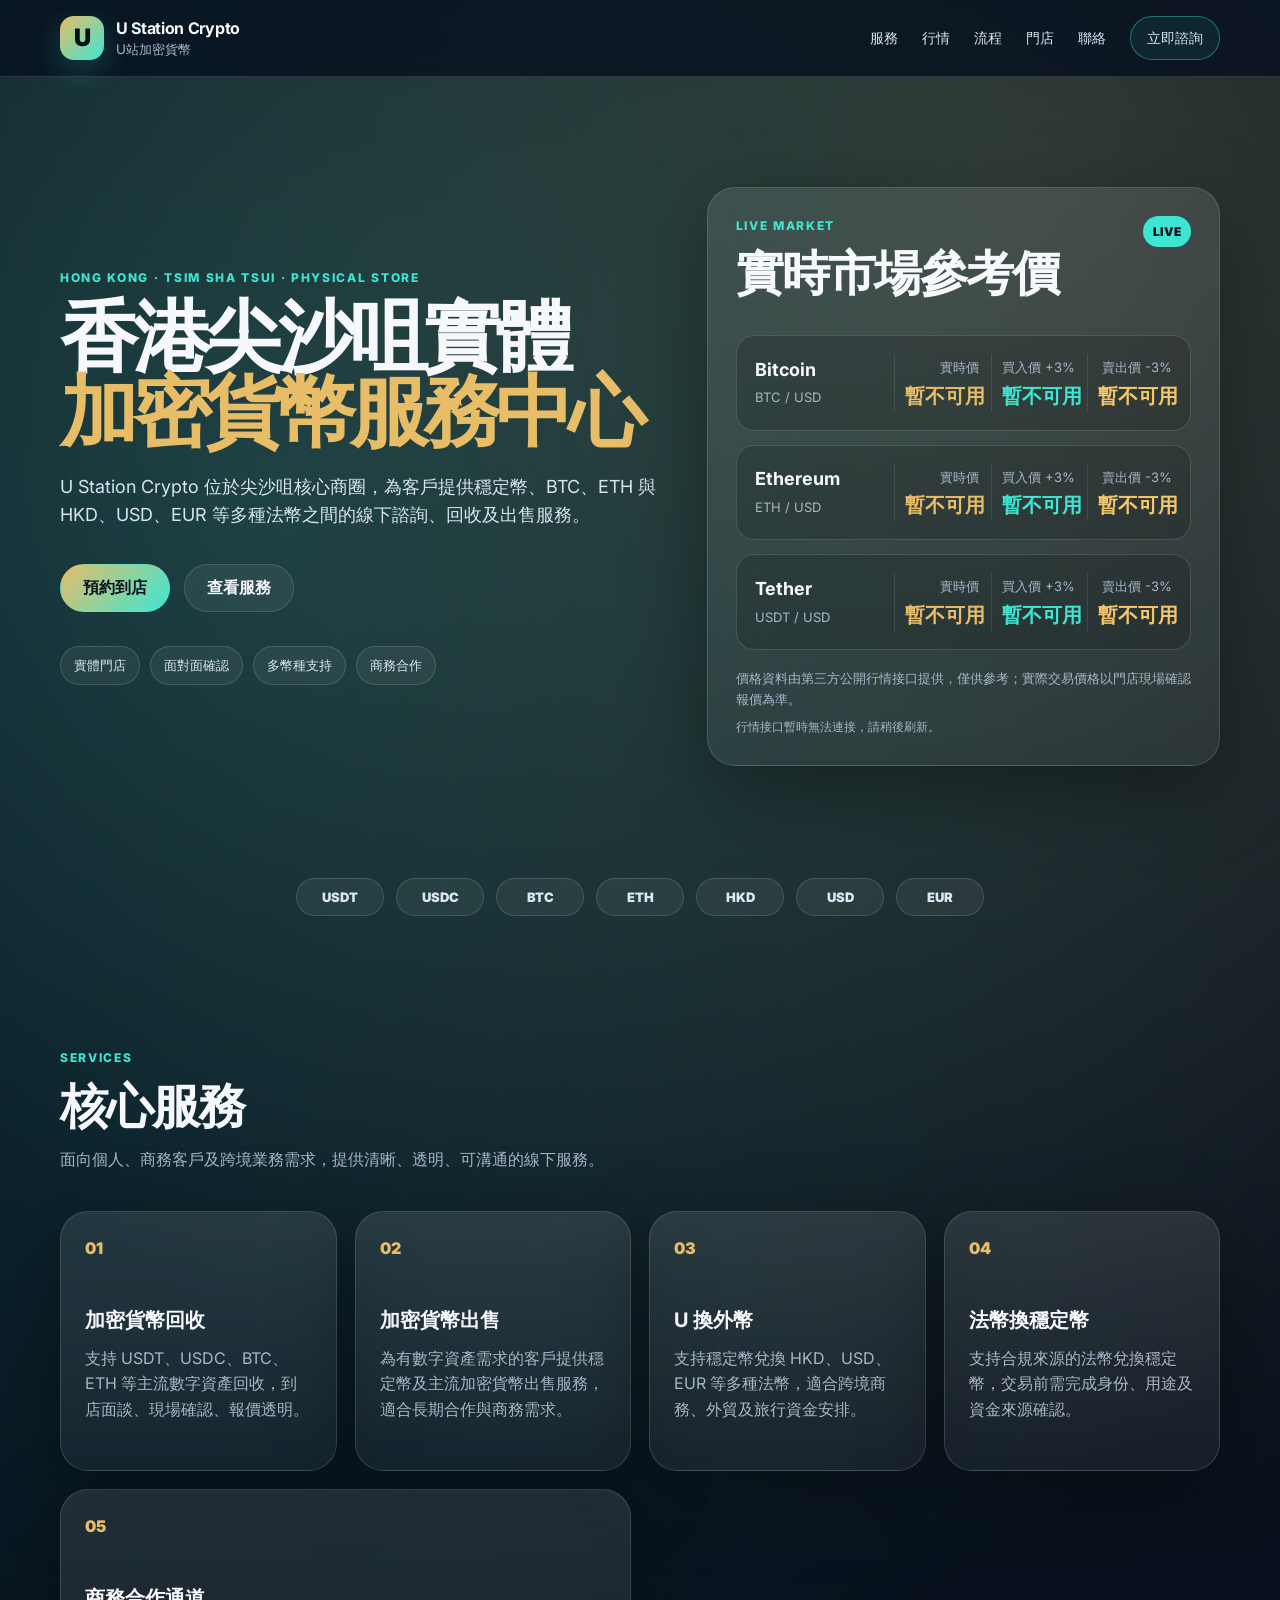
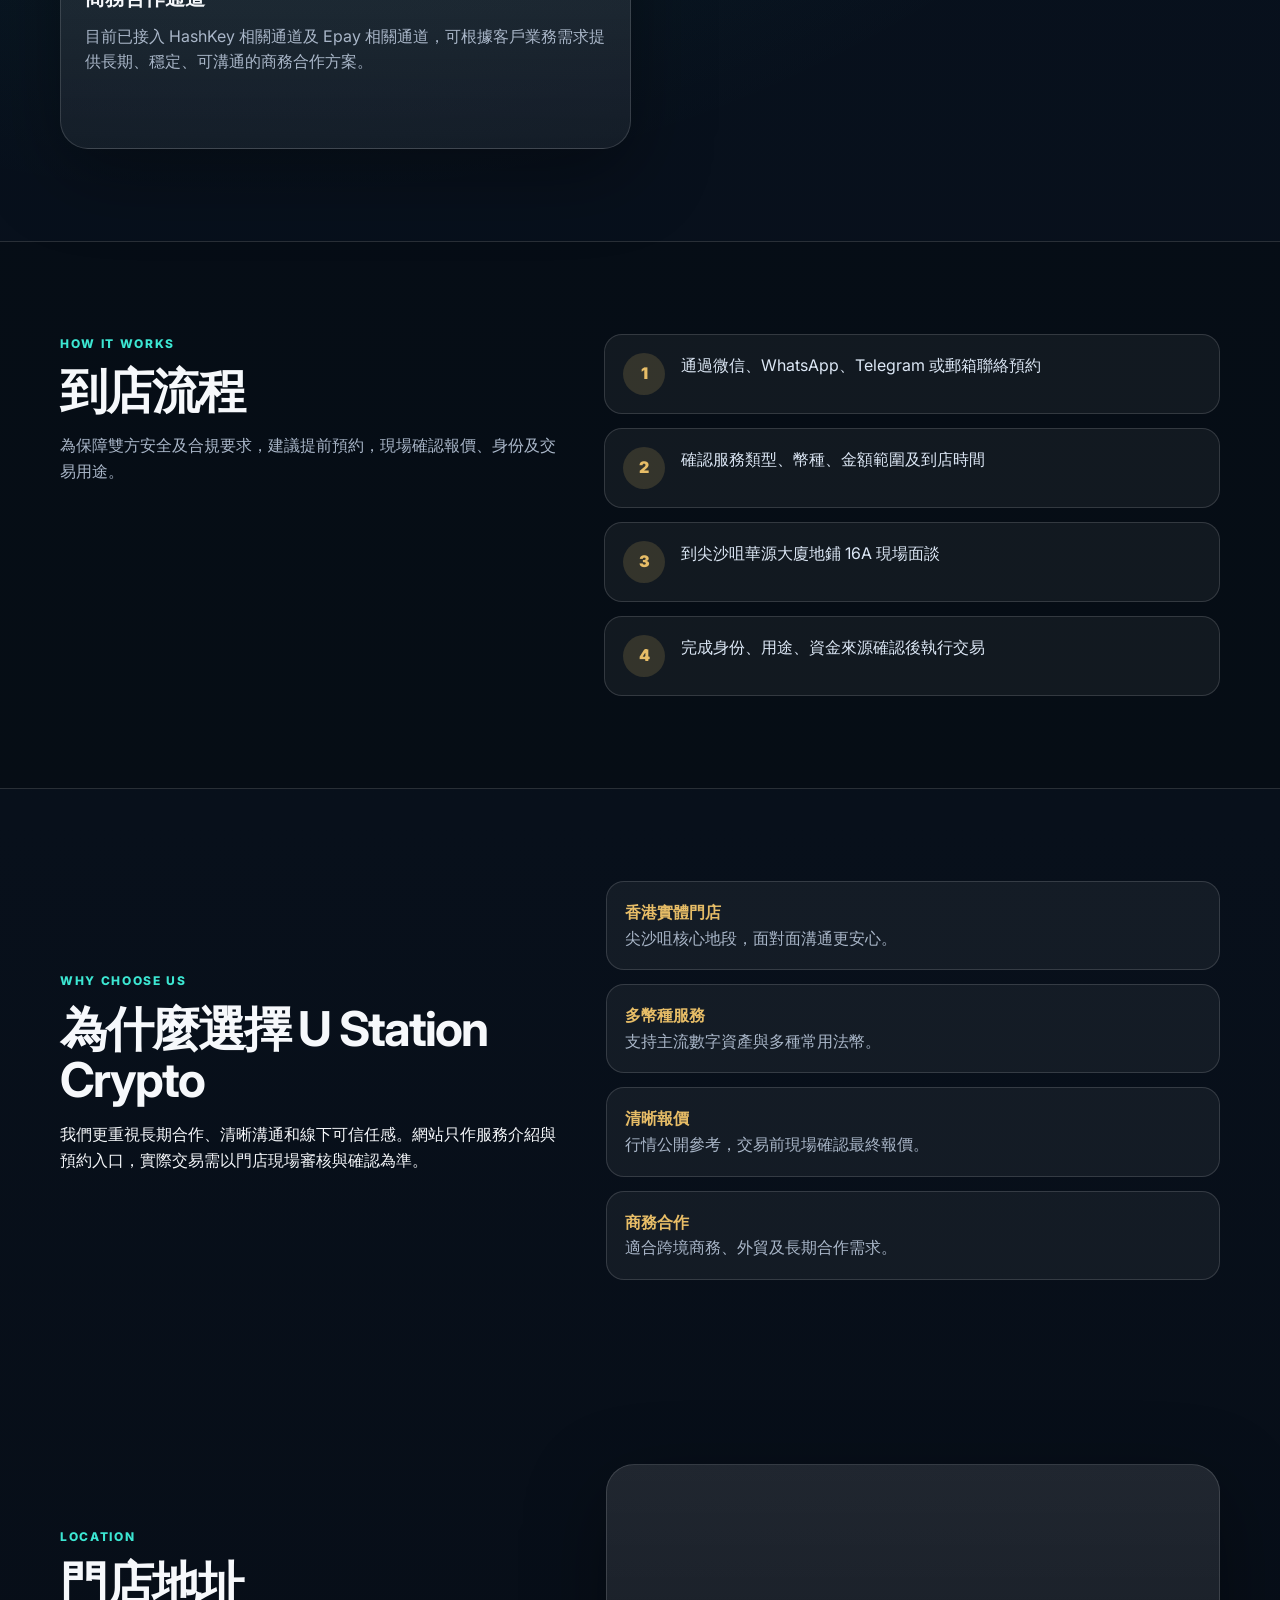
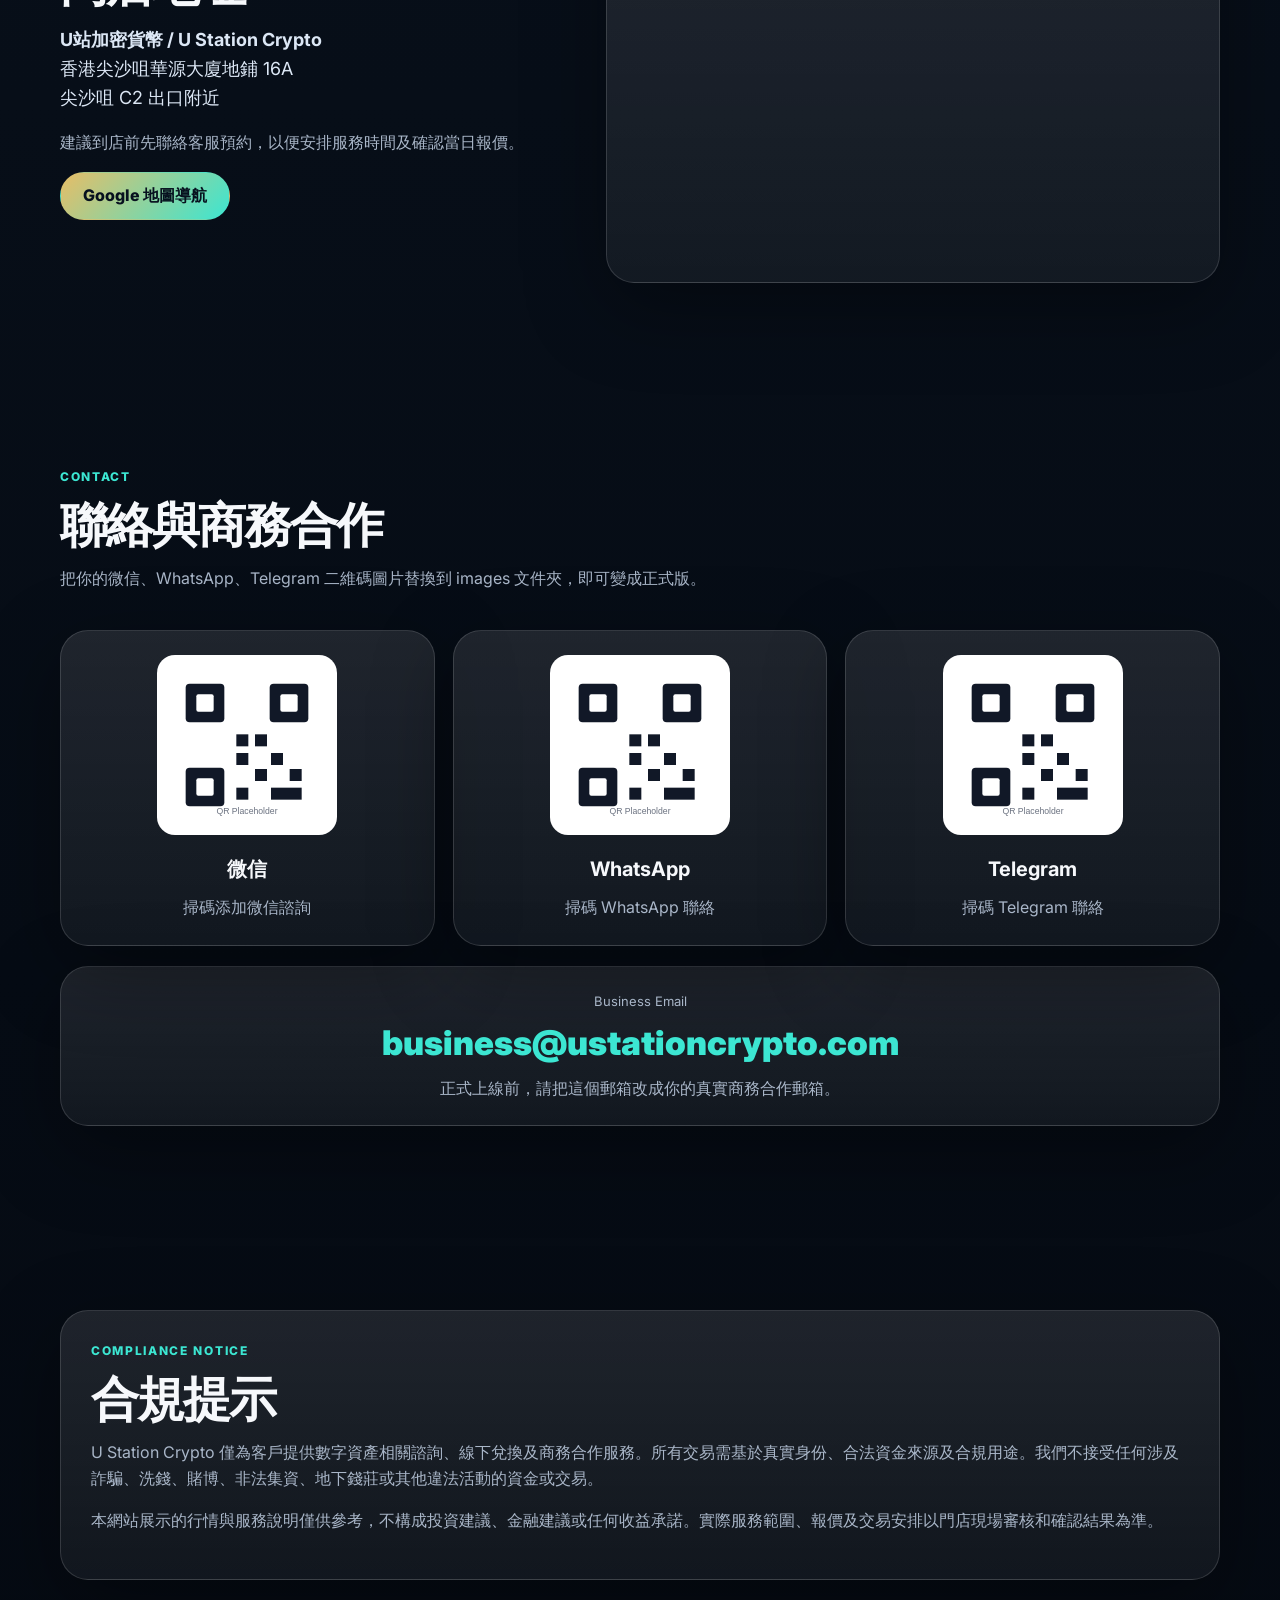
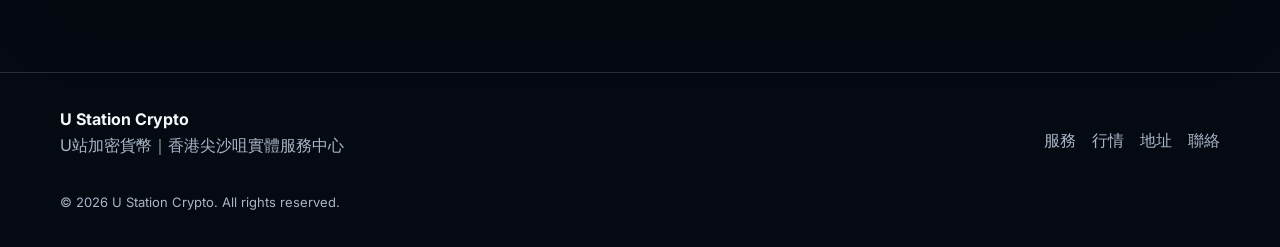
==== index.html @ bfe736e1 "Add files via upload" ====
<!DOCTYPE html>
<html lang="zh-Hant">
<head>
  <meta charset="UTF-8" />
  <meta name="viewport" content="width=device-width, initial-scale=1.0" />
  <meta name="description" content="U Station Crypto｜香港尖沙咀實體加密貨幣服務中心，提供穩定幣、BTC、ETH 與 HKD、USD、EUR 等法幣之間的線下諮詢、回收及出售服務。" />
  <meta name="keywords" content="U Station Crypto, U站加密貨幣, 香港加密貨幣, 尖沙咀OTC, USDT, BTC, ETH, HKD, USD, EUR" />
  <title>U Station Crypto｜U站加密貨幣</title>
  <link rel="preconnect" href="https://fonts.googleapis.com">
  <link rel="preconnect" href="https://fonts.gstatic.com" crossorigin>
  <link href="https://fonts.googleapis.com/css2?family=Inter:wght@400;500;600;700;800;900&display=swap" rel="stylesheet">
  <link rel="stylesheet" href="style.css" />
</head>
<body>
  <header class="site-header">
    <div class="container nav-wrap">
      <a class="brand" href="#home" aria-label="U Station Crypto Home">
        <span class="brand-mark">U</span>
        <span>
          <strong>U Station Crypto</strong>
          <small>U站加密貨幣</small>
        </span>
      </a>

      <button class="nav-toggle" aria-label="Open menu" aria-expanded="false">☰</button>

      <nav class="main-nav" aria-label="Main navigation">
        <a href="#services">服務</a>
        <a href="#market">行情</a>
        <a href="#process">流程</a>
        <a href="#location">門店</a>
        <a href="#contact">聯絡</a>
        <a class="nav-cta" href="#contact">立即諮詢</a>
      </nav>
    </div>
  </header>

  <main id="home">
    <section class="hero section">
      <div class="container hero-grid">
        <div class="hero-copy">
          <p class="eyebrow">Hong Kong · Tsim Sha Tsui · Physical Store</p>
          <h1>香港尖沙咀實體<br><span>加密貨幣服務中心</span></h1>
          <p class="hero-lead">
            U Station Crypto 位於尖沙咀核心商圈，為客戶提供穩定幣、BTC、ETH 與 HKD、USD、EUR 等多種法幣之間的線下諮詢、回收及出售服務。
          </p>
          <div class="hero-actions">
            <a class="btn btn-primary" href="#contact">預約到店</a>
            <a class="btn btn-secondary" href="#services">查看服務</a>
          </div>
          <div class="trust-row" aria-label="service highlights">
            <span>實體門店</span>
            <span>面對面確認</span>
            <span>多幣種支持</span>
            <span>商務合作</span>
          </div>
        </div>

        <aside class="hero-card" id="market" aria-label="Market price cards">
          <div class="card-header">
            <div>
              <p class="eyebrow">Live Market</p>
              <h2>實時市場參考價</h2>
            </div>
            <span class="live-dot">LIVE</span>
          </div>

          <div class="price-list">
            <article class="price-card">
              <div class="coin-info">
                <strong>Bitcoin</strong>
                <span>BTC / USD</span>
              </div>
              <div class="quote-grid">
                <div>
                  <span>實時價</span>
                  <strong class="price-value" id="btc-price">Loading...</strong>
                </div>
                <div>
                  <span>買入價 +3%</span>
                  <strong class="price-value quote-buy" id="btc-buy-price">Loading...</strong>
                </div>
                <div>
                  <span>賣出價 -3%</span>
                  <strong class="price-value quote-sell" id="btc-sell-price">Loading...</strong>
                </div>
              </div>
            </article>
            <article class="price-card">
              <div class="coin-info">
                <strong>Ethereum</strong>
                <span>ETH / USD</span>
              </div>
              <div class="quote-grid">
                <div>
                  <span>實時價</span>
                  <strong class="price-value" id="eth-price">Loading...</strong>
                </div>
                <div>
                  <span>買入價 +3%</span>
                  <strong class="price-value quote-buy" id="eth-buy-price">Loading...</strong>
                </div>
                <div>
                  <span>賣出價 -3%</span>
                  <strong class="price-value quote-sell" id="eth-sell-price">Loading...</strong>
                </div>
              </div>
            </article>
            <article class="price-card">
              <div class="coin-info">
                <strong>Tether</strong>
                <span>USDT / USD</span>
              </div>
              <div class="quote-grid">
                <div>
                  <span>實時價</span>
                  <strong class="price-value" id="usdt-price">Loading...</strong>
                </div>
                <div>
                  <span>買入價 +3%</span>
                  <strong class="price-value quote-buy" id="usdt-buy-price">Loading...</strong>
                </div>
                <div>
                  <span>賣出價 -3%</span>
                  <strong class="price-value quote-sell" id="usdt-sell-price">Loading...</strong>
                </div>
              </div>
            </article>
          </div>

          <p class="market-note">
            價格資料由第三方公開行情接口提供，僅供參考；實際交易價格以門店現場確認報價為準。
          </p>
          <p class="updated" id="updated-time">更新中...</p>
        </aside>
      </div>
    </section>

    <section class="section logos-strip" aria-label="Supported assets">
      <div class="container coin-strip">
        <span>USDT</span>
        <span>USDC</span>
        <span>BTC</span>
        <span>ETH</span>
        <span>HKD</span>
        <span>USD</span>
        <span>EUR</span>
      </div>
    </section>

    <section class="section" id="services">
      <div class="container">
        <div class="section-heading">
          <p class="eyebrow">Services</p>
          <h2>核心服務</h2>
          <p>面向個人、商務客戶及跨境業務需求，提供清晰、透明、可溝通的線下服務。</p>
        </div>

        <div class="service-grid">
          <article class="service-card">
            <span class="icon">01</span>
            <h3>加密貨幣回收</h3>
            <p>支持 USDT、USDC、BTC、ETH 等主流數字資產回收，到店面談、現場確認、報價透明。</p>
          </article>
          <article class="service-card">
            <span class="icon">02</span>
            <h3>加密貨幣出售</h3>
            <p>為有數字資產需求的客戶提供穩定幣及主流加密貨幣出售服務，適合長期合作與商務需求。</p>
          </article>
          <article class="service-card">
            <span class="icon">03</span>
            <h3>U 換外幣</h3>
            <p>支持穩定幣兌換 HKD、USD、EUR 等多種法幣，適合跨境商務、外貿及旅行資金安排。</p>
          </article>
          <article class="service-card">
            <span class="icon">04</span>
            <h3>法幣換穩定幣</h3>
            <p>支持合規來源的法幣兌換穩定幣，交易前需完成身份、用途及資金來源確認。</p>
          </article>
          <article class="service-card wide">
            <span class="icon">05</span>
            <h3>商務合作通道</h3>
            <p>目前已接入 HashKey 相關通道及 Epay 相關通道，可根據客戶業務需求提供長期、穩定、可溝通的商務合作方案。</p>
          </article>
        </div>
      </div>
    </section>

    <section class="section dark-section" id="process">
      <div class="container process-grid">
        <div>
          <p class="eyebrow">How It Works</p>
          <h2>到店流程</h2>
          <p class="muted">為保障雙方安全及合規要求，建議提前預約，現場確認報價、身份及交易用途。</p>
        </div>
        <div class="steps">
          <div class="step"><span>1</span><p>通過微信、WhatsApp、Telegram 或郵箱聯絡預約</p></div>
          <div class="step"><span>2</span><p>確認服務類型、幣種、金額範圍及到店時間</p></div>
          <div class="step"><span>3</span><p>到尖沙咀華源大廈地鋪 16A 現場面談</p></div>
          <div class="step"><span>4</span><p>完成身份、用途、資金來源確認後執行交易</p></div>
        </div>
      </div>
    </section>

    <section class="section" id="why">
      <div class="container split">
        <div>
          <p class="eyebrow">Why Choose Us</p>
          <h2>為什麼選擇 U Station Crypto</h2>
          <p>我們更重視長期合作、清晰溝通和線下可信任感。網站只作服務介紹與預約入口，實際交易需以門店現場審核與確認為準。</p>
        </div>
        <div class="feature-list">
          <div><strong>香港實體門店</strong><span>尖沙咀核心地段，面對面溝通更安心。</span></div>
          <div><strong>多幣種服務</strong><span>支持主流數字資產與多種常用法幣。</span></div>
          <div><strong>清晰報價</strong><span>行情公開參考，交易前現場確認最終報價。</span></div>
          <div><strong>商務合作</strong><span>適合跨境商務、外貿及長期合作需求。</span></div>
        </div>
      </div>
    </section>

    <section class="section location-section" id="location">
      <div class="container location-grid">
        <div>
          <p class="eyebrow">Location</p>
          <h2>門店地址</h2>
          <p class="address">
            <strong>U站加密貨幣 / U Station Crypto</strong><br>
            香港尖沙咀華源大廈地鋪 16A<br>
            尖沙咀 C2 出口附近
          </p>
          <p class="muted">建議到店前先聯絡客服預約，以便安排服務時間及確認當日報價。</p>
          <a class="btn btn-primary" target="_blank" rel="noopener" href="https://www.google.com/maps/search/?api=1&query=%E9%A6%99%E6%B8%AF%E5%B0%96%E6%B2%99%E5%92%80%E8%8F%AF%E6%BA%90%E5%A4%A7%E5%BB%88%E5%9C%B0%E9%8B%AA16A">Google 地圖導航</a>
        </div>
        <div class="map-card">
          <iframe title="U Station Crypto Google Map" src="https://www.google.com/maps?q=%E9%A6%99%E6%B8%AF%E5%B0%96%E6%B2%99%E5%92%80%E8%8F%AF%E6%BA%90%E5%A4%A7%E5%BB%88%E5%9C%B0%E9%8B%AA16A&output=embed" loading="lazy" referrerpolicy="no-referrer-when-downgrade"></iframe>
        </div>
      </div>
    </section>

    <section class="section contact-section" id="contact">
      <div class="container">
        <div class="section-heading">
          <p class="eyebrow">Contact</p>
          <h2>聯絡與商務合作</h2>
          <p>把你的微信、WhatsApp、Telegram 二維碼圖片替換到 images 文件夾，即可變成正式版。</p>
        </div>

        <div class="contact-grid">
          <article class="qr-card">
            <img src="images/wechat-qr.png" alt="WeChat QR code placeholder" onerror="this.src='images/qr-placeholder.svg'">
            <h3>微信</h3>
            <p>掃碼添加微信諮詢</p>
          </article>
          <article class="qr-card">
            <img src="images/whatsapp-qr.png" alt="WhatsApp QR code placeholder" onerror="this.src='images/qr-placeholder.svg'">
            <h3>WhatsApp</h3>
            <p>掃碼 WhatsApp 聯絡</p>
          </article>
          <article class="qr-card">
            <img src="images/telegram-qr.png" alt="Telegram QR code placeholder" onerror="this.src='images/qr-placeholder.svg'">
            <h3>Telegram</h3>
            <p>掃碼 Telegram 聯絡</p>
          </article>
        </div>

        <div class="email-card">
          <span>Business Email</span>
          <a href="mailto:business@ustationcrypto.com">business@ustationcrypto.com</a>
          <p>正式上線前，請把這個郵箱改成你的真實商務合作郵箱。</p>
        </div>
      </div>
    </section>

    <section class="section compliance-section" id="compliance">
      <div class="container compliance-card">
        <p class="eyebrow">Compliance Notice</p>
        <h2>合規提示</h2>
        <p>
          U Station Crypto 僅為客戶提供數字資產相關諮詢、線下兌換及商務合作服務。所有交易需基於真實身份、合法資金來源及合規用途。我們不接受任何涉及詐騙、洗錢、賭博、非法集資、地下錢莊或其他違法活動的資金或交易。
        </p>
        <p>
          本網站展示的行情與服務說明僅供參考，不構成投資建議、金融建議或任何收益承諾。實際服務範圍、報價及交易安排以門店現場審核和確認結果為準。
        </p>
      </div>
    </section>
  </main>

  <footer class="site-footer">
    <div class="container footer-grid">
      <div>
        <strong>U Station Crypto</strong>
        <p>U站加密貨幣｜香港尖沙咀實體服務中心</p>
      </div>
      <div class="footer-links">
        <a href="#services">服務</a>
        <a href="#market">行情</a>
        <a href="#location">地址</a>
        <a href="#contact">聯絡</a>
      </div>
    </div>
    <div class="container copyright">© <span id="year"></span> U Station Crypto. All rights reserved.</div>
  </footer>

  <script src="script.js"></script>
</body>
</html>
---- style.css ----
:root {
  --bg: #07111f;
  --bg-2: #0b1a2f;
  --card: rgba(255, 255, 255, 0.08);
  --card-2: rgba(255, 255, 255, 0.12);
  --text: #f6f8fb;
  --muted: #a9b6c8;
  --line: rgba(255, 255, 255, 0.14);
  --gold: #e7bd67;
  --cyan: #3ce6d2;
  --white: #ffffff;
  --shadow: 0 24px 80px rgba(0, 0, 0, 0.35);
}

* { box-sizing: border-box; }
html { scroll-behavior: smooth; }
body {
  margin: 0;
  font-family: Inter, -apple-system, BlinkMacSystemFont, "PingFang TC", "PingFang SC", "Microsoft JhengHei", Arial, sans-serif;
  color: var(--text);
  background:
    radial-gradient(circle at 20% 10%, rgba(60, 230, 210, 0.18), transparent 28%),
    radial-gradient(circle at 80% 4%, rgba(231, 189, 103, 0.18), transparent 28%),
    linear-gradient(180deg, #07111f 0%, #08101b 48%, #050a12 100%);
  line-height: 1.6;
}

a { color: inherit; text-decoration: none; }
img { max-width: 100%; display: block; }
.container { width: min(1160px, calc(100% - 40px)); margin: 0 auto; }
.section { padding: 92px 0; }

.site-header {
  position: sticky;
  top: 0;
  z-index: 50;
  backdrop-filter: blur(18px);
  background: rgba(7, 17, 31, 0.82);
  border-bottom: 1px solid var(--line);
}
.nav-wrap {
  min-height: 76px;
  display: flex;
  align-items: center;
  justify-content: space-between;
  gap: 24px;
}
.brand { display: flex; align-items: center; gap: 12px; }
.brand-mark {
  width: 44px;
  height: 44px;
  border-radius: 14px;
  display: grid;
  place-items: center;
  font-weight: 900;
  font-size: 24px;
  color: #06101d;
  background: linear-gradient(135deg, var(--gold), var(--cyan));
  box-shadow: 0 10px 30px rgba(60, 230, 210, 0.22);
}
.brand strong { display: block; letter-spacing: -0.02em; }
.brand small { display: block; color: var(--muted); margin-top: -3px; }
.main-nav { display: flex; align-items: center; gap: 24px; color: #dbe5f3; font-size: 14px; }
.main-nav a:hover { color: var(--cyan); }
.nav-cta {
  padding: 10px 16px;
  border: 1px solid rgba(60, 230, 210, 0.4);
  border-radius: 999px;
  background: rgba(60, 230, 210, 0.08);
}
.nav-toggle { display: none; background: transparent; color: white; border: 0; font-size: 28px; }

.hero { padding-top: 110px; }
.hero-grid { display: grid; grid-template-columns: 1.08fr 0.92fr; gap: 44px; align-items: center; }
.eyebrow { margin: 0 0 12px; color: var(--cyan); font-size: 12px; font-weight: 800; letter-spacing: 0.14em; text-transform: uppercase; }
h1, h2, h3, p { margin-top: 0; }
h1 { font-size: clamp(42px, 7vw, 78px); line-height: 0.96; letter-spacing: -0.07em; margin-bottom: 24px; }
h1 span { color: var(--gold); }
h2 { font-size: clamp(30px, 4vw, 48px); line-height: 1.08; letter-spacing: -0.04em; margin-bottom: 16px; }
h3 { font-size: 20px; margin-bottom: 10px; }
.hero-lead { font-size: 18px; color: #d9e4f1; max-width: 680px; }
.hero-actions { display: flex; gap: 14px; flex-wrap: wrap; margin: 34px 0; }
.btn {
  display: inline-flex;
  align-items: center;
  justify-content: center;
  min-height: 48px;
  padding: 0 22px;
  border-radius: 999px;
  font-weight: 800;
  border: 1px solid transparent;
}
.btn-primary { color: #07111f; background: linear-gradient(135deg, var(--gold), var(--cyan)); }
.btn-secondary { color: var(--text); border-color: var(--line); background: rgba(255, 255, 255, 0.06); }
.trust-row { display: flex; flex-wrap: wrap; gap: 10px; }
.trust-row span, .coin-strip span {
  border: 1px solid var(--line);
  background: rgba(255, 255, 255, 0.06);
  border-radius: 999px;
  padding: 8px 13px;
  color: #dce7f5;
  font-size: 13px;
}

.hero-card, .service-card, .compliance-card, .email-card, .qr-card, .map-card {
  border: 1px solid var(--line);
  background: linear-gradient(180deg, rgba(255,255,255,0.10), rgba(255,255,255,0.05));
  border-radius: 28px;
  box-shadow: var(--shadow);
}
.hero-card { padding: 28px; }
.card-header { display: flex; justify-content: space-between; align-items: flex-start; gap: 20px; margin-bottom: 20px; }
.live-dot { color: #06101d; background: var(--cyan); font-size: 12px; font-weight: 900; padding: 6px 10px; border-radius: 999px; }
.price-list { display: grid; gap: 14px; }
.price-card {
  padding: 18px;
  display: grid;
  grid-template-columns: minmax(120px, 0.8fr) minmax(260px, 1.8fr);
  align-items: center;
  gap: 16px;
  border-radius: 18px;
  border: 1px solid var(--line);
  background: rgba(0,0,0,0.16);
}
.price-card strong { display: block; }
.price-card span { color: var(--muted); font-size: 13px; }
.coin-info strong { color: var(--text); font-size: 18px; }
.quote-grid {
  display: grid;
  grid-template-columns: repeat(3, minmax(0, 1fr));
  gap: 12px;
  text-align: right;
}
.quote-grid div {
  padding-left: 10px;
  border-left: 1px solid rgba(255,255,255,0.10);
}
.price-value { font-size: 20px; font-weight: 900; color: var(--gold); white-space: nowrap; }
.quote-buy { color: var(--cyan); }
.quote-sell { color: #f3c76a; }
.market-note, .updated, .muted { color: var(--muted); }
.market-note { margin: 18px 0 8px; font-size: 13px; }
.updated { margin: 0; font-size: 12px; }

.logos-strip { padding: 20px 0 40px; }
.coin-strip { display: flex; justify-content: center; flex-wrap: wrap; gap: 12px; }
.coin-strip span { min-width: 88px; text-align: center; font-weight: 900; }

.section-heading { max-width: 760px; margin-bottom: 38px; }
.section-heading p:not(.eyebrow) { color: var(--muted); }
.service-grid { display: grid; grid-template-columns: repeat(4, 1fr); gap: 18px; }
.service-card { padding: 24px; min-height: 260px; }
.service-card.wide { grid-column: span 2; }
.icon { display: inline-flex; color: var(--gold); font-weight: 900; margin-bottom: 42px; }
.service-card p { color: var(--muted); margin-bottom: 0; }

.dark-section { background: rgba(0,0,0,0.22); border-top: 1px solid var(--line); border-bottom: 1px solid var(--line); }
.process-grid { display: grid; grid-template-columns: 0.9fr 1.1fr; gap: 40px; align-items: start; }
.steps { display: grid; gap: 14px; }
.step { display: grid; grid-template-columns: 42px 1fr; gap: 16px; align-items: start; padding: 18px; border: 1px solid var(--line); border-radius: 18px; background: rgba(255,255,255,0.05); }
.step span { width: 42px; height: 42px; border-radius: 50%; display: grid; place-items: center; background: rgba(231,189,103,0.16); color: var(--gold); font-weight: 900; }
.step p { margin: 0; color: #dce7f5; }

.split, .location-grid { display: grid; grid-template-columns: 0.9fr 1.1fr; gap: 44px; align-items: center; }
.feature-list { display: grid; gap: 14px; }
.feature-list div { padding: 18px; border: 1px solid var(--line); border-radius: 18px; background: rgba(255,255,255,0.05); }
.feature-list strong { display: block; color: var(--gold); }
.feature-list span { color: var(--muted); }
.address { font-size: 18px; color: #dce7f5; }
.map-card { padding: 10px; overflow: hidden; }
.map-card iframe { width: 100%; min-height: 390px; border: 0; border-radius: 20px; }

.contact-grid { display: grid; grid-template-columns: repeat(3, 1fr); gap: 18px; }
.qr-card { padding: 24px; text-align: center; }
.qr-card img { width: 180px; height: 180px; margin: 0 auto 18px; border-radius: 18px; background: white; padding: 10px; object-fit: cover; }
.qr-card p { color: var(--muted); margin-bottom: 0; }
.email-card { margin-top: 20px; padding: 24px; text-align: center; }
.email-card span { display: block; color: var(--muted); font-size: 13px; }
.email-card a { display: inline-block; color: var(--cyan); font-size: clamp(22px, 4vw, 34px); font-weight: 900; margin: 5px 0; }
.email-card p { color: var(--muted); margin-bottom: 0; }
.compliance-card { padding: 30px; }
.compliance-card p:not(.eyebrow) { color: var(--muted); }

.site-footer { border-top: 1px solid var(--line); padding: 34px 0; color: var(--muted); }
.footer-grid { display: flex; align-items: center; justify-content: space-between; gap: 20px; }
.footer-grid strong { color: var(--text); }
.footer-links { display: flex; gap: 16px; flex-wrap: wrap; }
.footer-links a:hover { color: var(--cyan); }
.copyright { margin-top: 18px; font-size: 13px; }

@media (max-width: 940px) {
  .nav-toggle { display: block; }
  .main-nav {
    position: absolute;
    top: 76px;
    left: 20px;
    right: 20px;
    display: none;
    flex-direction: column;
    align-items: stretch;
    padding: 18px;
    border: 1px solid var(--line);
    border-radius: 20px;
    background: rgba(7, 17, 31, 0.96);
  }
  .main-nav.open { display: flex; }
  .hero-grid, .process-grid, .split, .location-grid { grid-template-columns: 1fr; }
  .service-grid { grid-template-columns: repeat(2, 1fr); }
  .contact-grid { grid-template-columns: 1fr; }
}

@media (max-width: 580px) {
  .container { width: min(100% - 28px, 1160px); }
  .section { padding: 68px 0; }
  .hero { padding-top: 78px; }
  .service-grid { grid-template-columns: 1fr; }
  .service-card.wide { grid-column: auto; }
  .price-card { grid-template-columns: 1fr; align-items: flex-start; }
  .quote-grid { width: 100%; text-align: left; }
  .footer-grid { align-items: flex-start; flex-direction: column; }
}
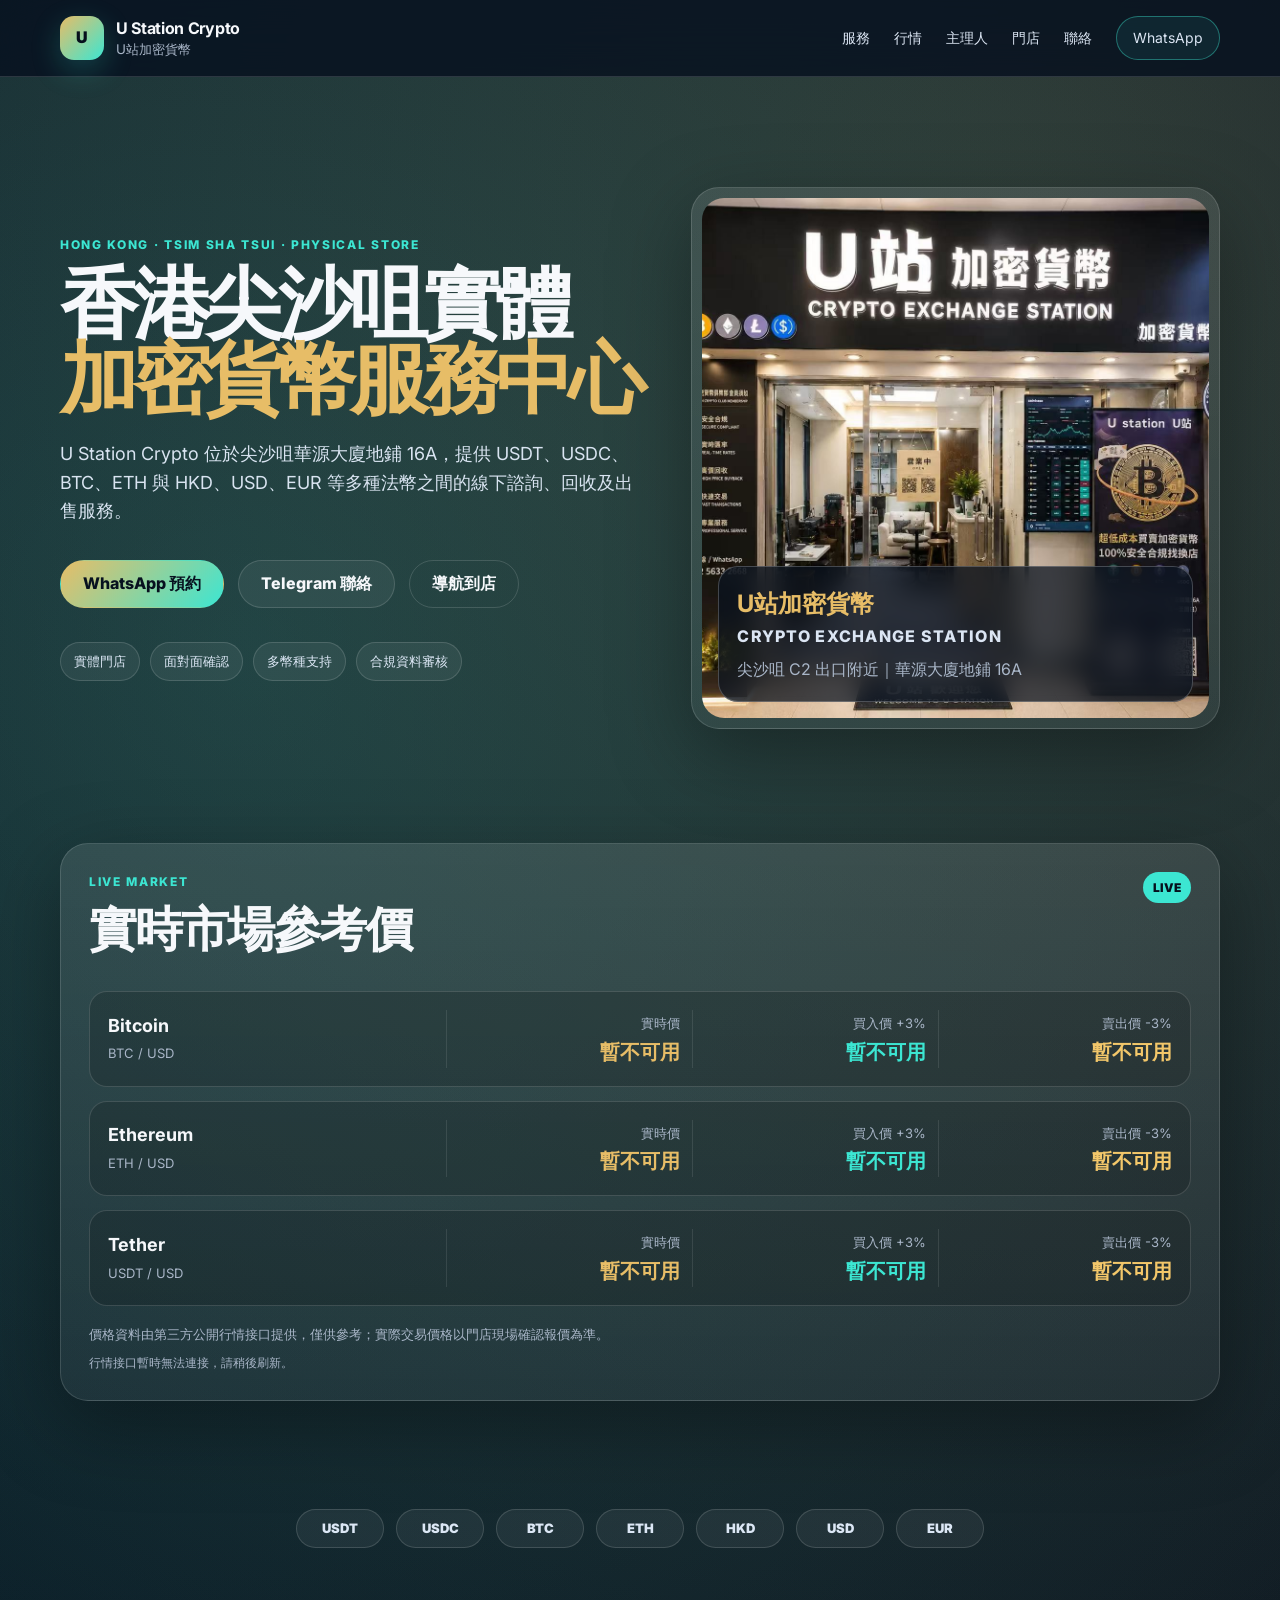
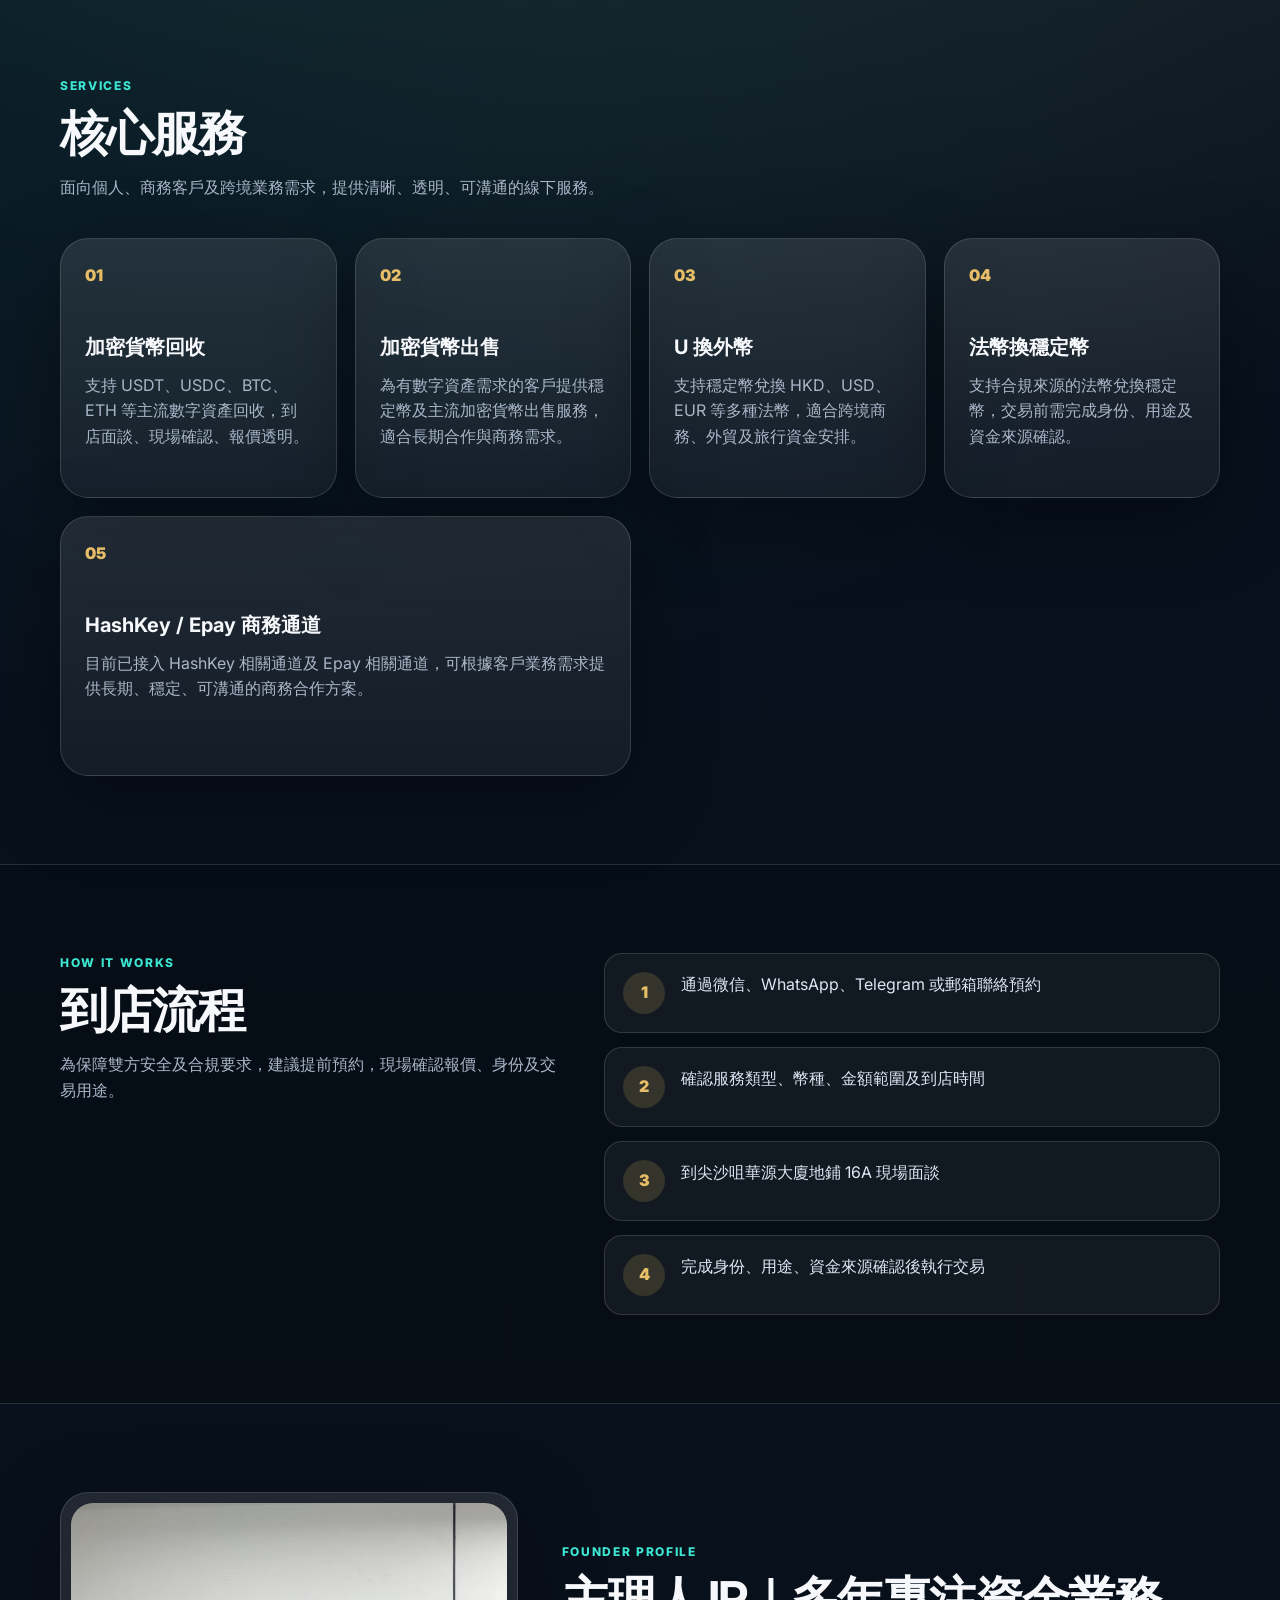
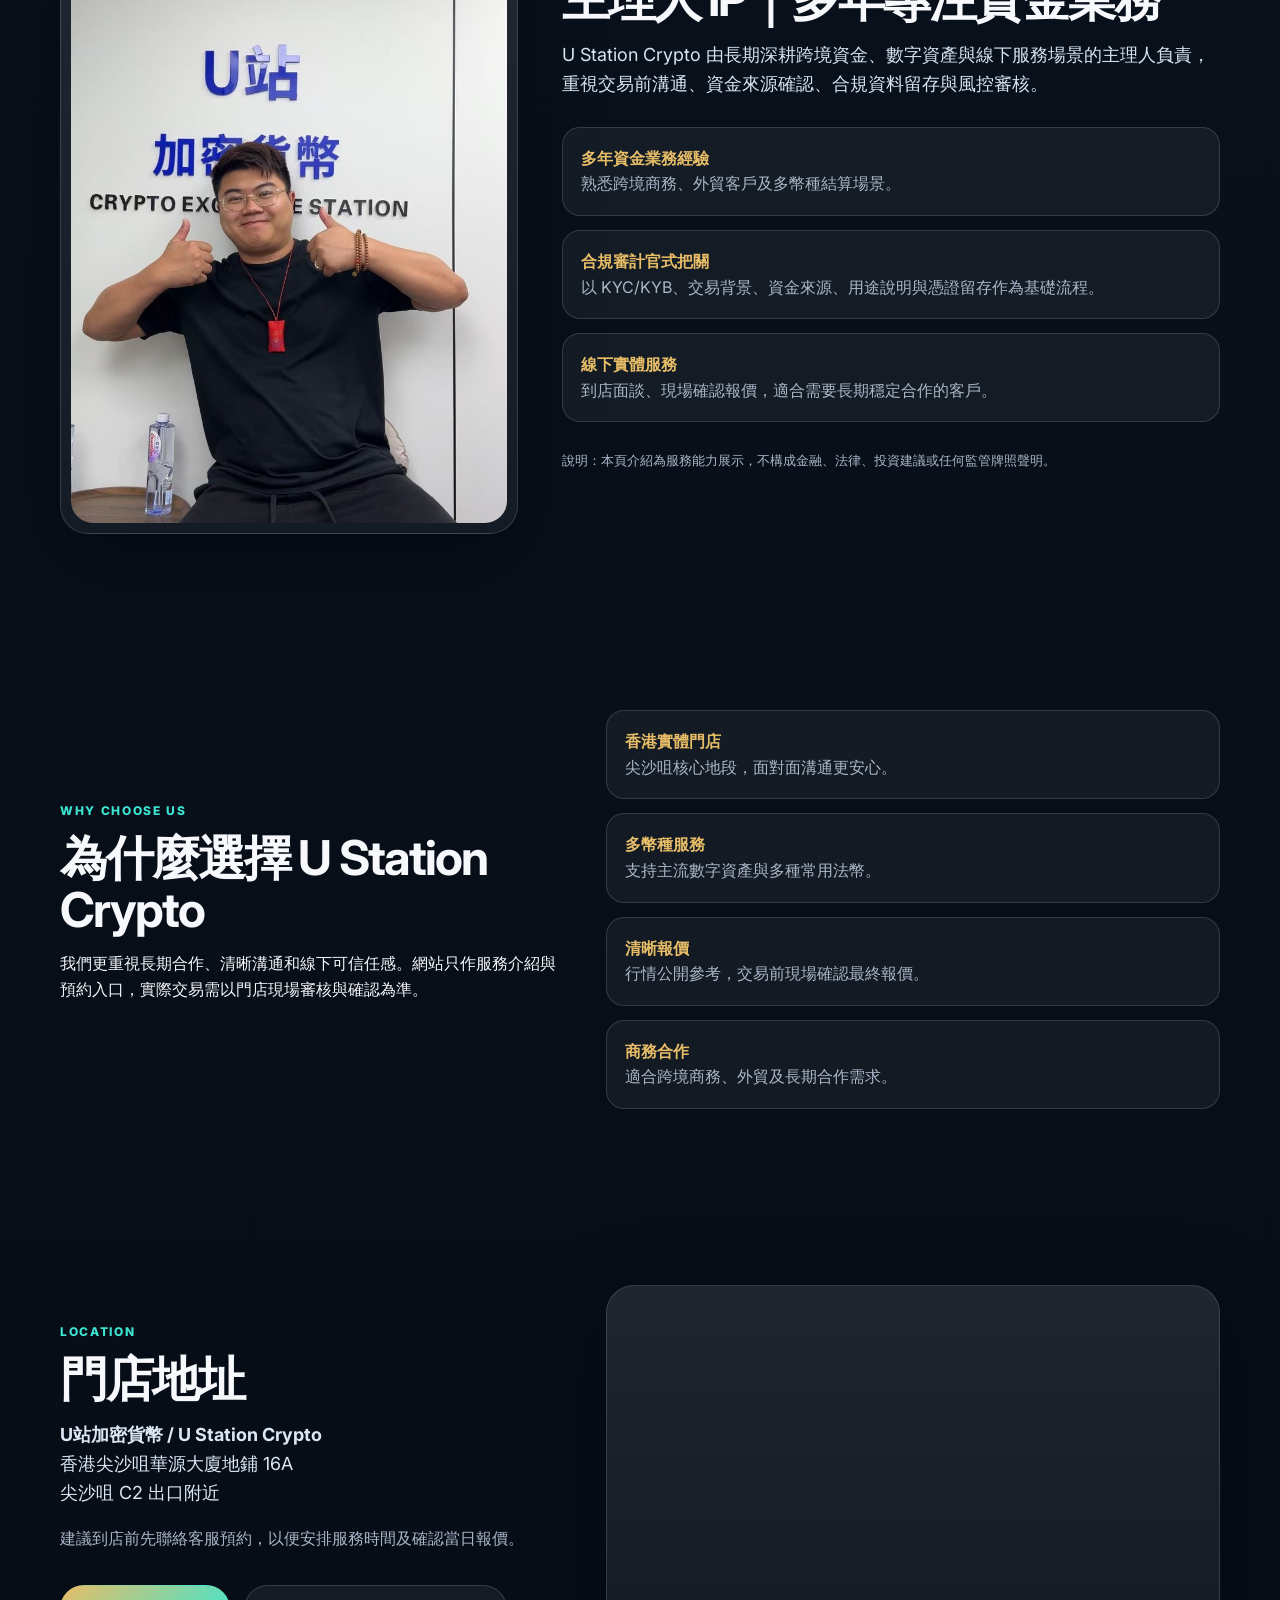
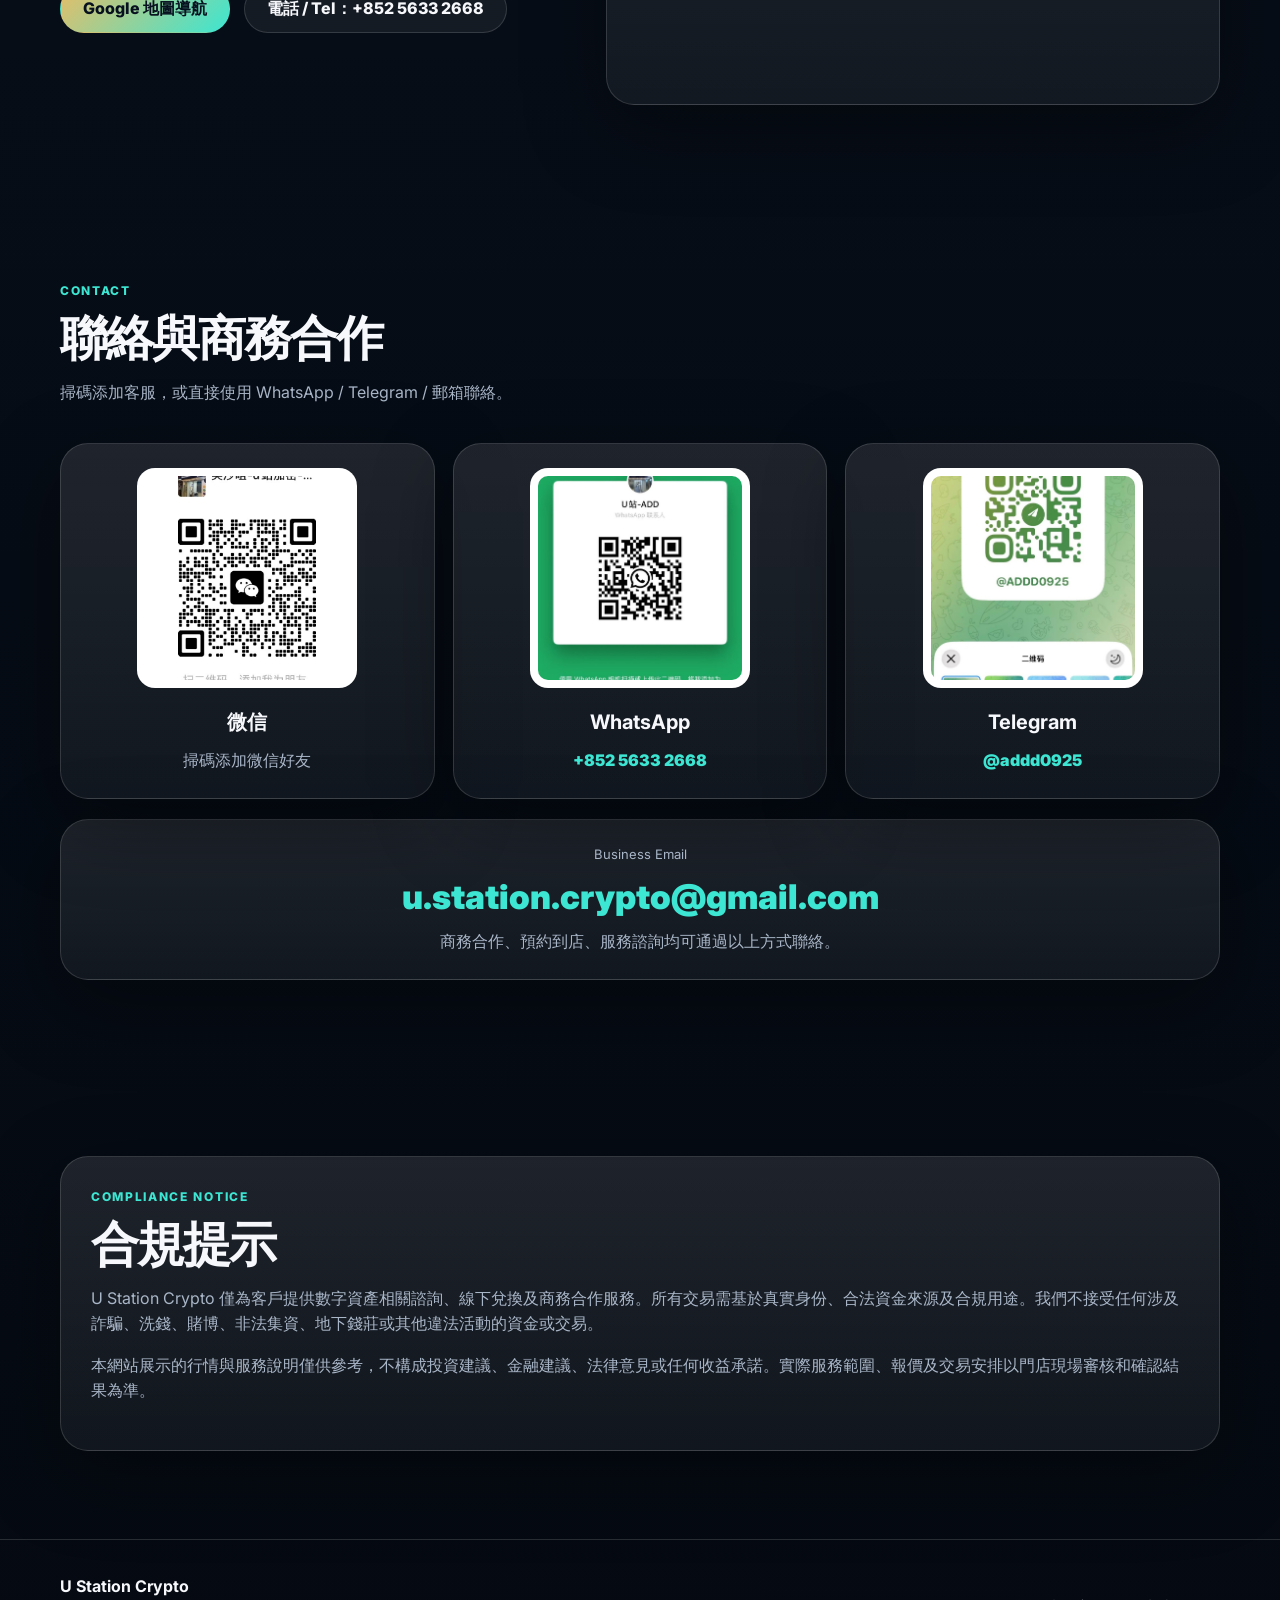
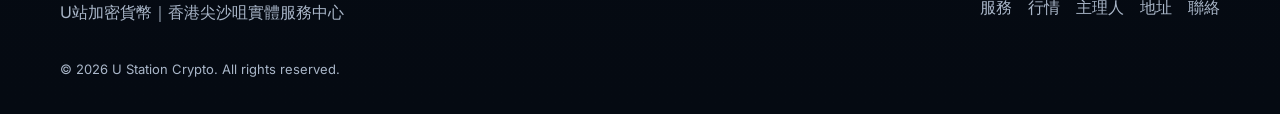
==== commit 7510dcad: "Add files via upload" ====
--- a/index.html
+++ b/index.html
@@ -3,7 +3,7 @@
 <head>
   <meta charset="UTF-8" />
   <meta name="viewport" content="width=device-width, initial-scale=1.0" />
-  <meta name="description" content="U Station Crypto｜香港尖沙咀實體加密貨幣服務中心，提供穩定幣、BTC、ETH 與 HKD、USD、EUR 等法幣之間的線下諮詢、回收及出售服務。" />
+  <meta name="description" content="U Station Crypto｜香港尖沙咀實體加密貨幣服務中心，位於華源大廈地鋪16A，提供穩定幣、BTC、ETH 與 HKD、USD、EUR 等法幣之間的線下諮詢、回收及出售服務。" />
   <meta name="keywords" content="U Station Crypto, U站加密貨幣, 香港加密貨幣, 尖沙咀OTC, USDT, BTC, ETH, HKD, USD, EUR" />
   <title>U Station Crypto｜U站加密貨幣</title>
   <link rel="preconnect" href="https://fonts.googleapis.com">
@@ -27,10 +27,10 @@
       <nav class="main-nav" aria-label="Main navigation">
         <a href="#services">服務</a>
         <a href="#market">行情</a>
-        <a href="#process">流程</a>
+        <a href="#founder">主理人</a>
         <a href="#location">門店</a>
         <a href="#contact">聯絡</a>
-        <a class="nav-cta" href="#contact">立即諮詢</a>
+        <a class="nav-cta" href="https://wa.me/85256332668" target="_blank" rel="noopener">WhatsApp</a>
       </nav>
     </div>
   </header>
@@ -42,21 +42,35 @@
           <p class="eyebrow">Hong Kong · Tsim Sha Tsui · Physical Store</p>
           <h1>香港尖沙咀實體<br><span>加密貨幣服務中心</span></h1>
           <p class="hero-lead">
-            U Station Crypto 位於尖沙咀核心商圈，為客戶提供穩定幣、BTC、ETH 與 HKD、USD、EUR 等多種法幣之間的線下諮詢、回收及出售服務。
+            U Station Crypto 位於尖沙咀華源大廈地鋪 16A，提供 USDT、USDC、BTC、ETH 與 HKD、USD、EUR 等多種法幣之間的線下諮詢、回收及出售服務。
           </p>
           <div class="hero-actions">
-            <a class="btn btn-primary" href="#contact">預約到店</a>
-            <a class="btn btn-secondary" href="#services">查看服務</a>
+            <a class="btn btn-primary" href="https://wa.me/85256332668" target="_blank" rel="noopener">WhatsApp 預約</a>
+            <a class="btn btn-secondary" href="https://t.me/addd0925" target="_blank" rel="noopener">Telegram 聯絡</a>
+            <a class="btn btn-ghost" href="#location">導航到店</a>
           </div>
           <div class="trust-row" aria-label="service highlights">
             <span>實體門店</span>
             <span>面對面確認</span>
             <span>多幣種支持</span>
-            <span>商務合作</span>
-          </div>
-        </div>
-
-        <aside class="hero-card" id="market" aria-label="Market price cards">
+            <span>合規資料審核</span>
+          </div>
+        </div>
+
+        <aside class="store-preview" aria-label="Store preview">
+          <img src="images/storefront.jpg" alt="U Station Crypto 尖沙咀實體門店" />
+          <div class="store-preview-card">
+            <strong>U站加密貨幣</strong>
+            <span>Crypto Exchange Station</span>
+            <p>尖沙咀 C2 出口附近｜華源大廈地鋪 16A</p>
+          </div>
+        </aside>
+      </div>
+    </section>
+
+    <section class="section market-section" id="market">
+      <div class="container">
+        <aside class="hero-card" aria-label="Market price cards">
           <div class="card-header">
             <div>
               <p class="eyebrow">Live Market</p>
@@ -67,70 +81,31 @@
 
           <div class="price-list">
             <article class="price-card">
-              <div class="coin-info">
-                <strong>Bitcoin</strong>
-                <span>BTC / USD</span>
-              </div>
+              <div class="coin-info"><strong>Bitcoin</strong><span>BTC / USD</span></div>
               <div class="quote-grid">
-                <div>
-                  <span>實時價</span>
-                  <strong class="price-value" id="btc-price">Loading...</strong>
-                </div>
-                <div>
-                  <span>買入價 +3%</span>
-                  <strong class="price-value quote-buy" id="btc-buy-price">Loading...</strong>
-                </div>
-                <div>
-                  <span>賣出價 -3%</span>
-                  <strong class="price-value quote-sell" id="btc-sell-price">Loading...</strong>
-                </div>
+                <div><span>實時價</span><strong class="price-value" id="btc-price">Loading...</strong></div>
+                <div><span>買入價 +3%</span><strong class="price-value quote-buy" id="btc-buy-price">Loading...</strong></div>
+                <div><span>賣出價 -3%</span><strong class="price-value quote-sell" id="btc-sell-price">Loading...</strong></div>
               </div>
             </article>
             <article class="price-card">
-              <div class="coin-info">
-                <strong>Ethereum</strong>
-                <span>ETH / USD</span>
-              </div>
+              <div class="coin-info"><strong>Ethereum</strong><span>ETH / USD</span></div>
               <div class="quote-grid">
-                <div>
-                  <span>實時價</span>
-                  <strong class="price-value" id="eth-price">Loading...</strong>
-                </div>
-                <div>
-                  <span>買入價 +3%</span>
-                  <strong class="price-value quote-buy" id="eth-buy-price">Loading...</strong>
-                </div>
-                <div>
-                  <span>賣出價 -3%</span>
-                  <strong class="price-value quote-sell" id="eth-sell-price">Loading...</strong>
-                </div>
+                <div><span>實時價</span><strong class="price-value" id="eth-price">Loading...</strong></div>
+                <div><span>買入價 +3%</span><strong class="price-value quote-buy" id="eth-buy-price">Loading...</strong></div>
+                <div><span>賣出價 -3%</span><strong class="price-value quote-sell" id="eth-sell-price">Loading...</strong></div>
               </div>
             </article>
             <article class="price-card">
-              <div class="coin-info">
-                <strong>Tether</strong>
-                <span>USDT / USD</span>
-              </div>
+              <div class="coin-info"><strong>Tether</strong><span>USDT / USD</span></div>
               <div class="quote-grid">
-                <div>
-                  <span>實時價</span>
-                  <strong class="price-value" id="usdt-price">Loading...</strong>
-                </div>
-                <div>
-                  <span>買入價 +3%</span>
-                  <strong class="price-value quote-buy" id="usdt-buy-price">Loading...</strong>
-                </div>
-                <div>
-                  <span>賣出價 -3%</span>
-                  <strong class="price-value quote-sell" id="usdt-sell-price">Loading...</strong>
-                </div>
+                <div><span>實時價</span><strong class="price-value" id="usdt-price">Loading...</strong></div>
+                <div><span>買入價 +3%</span><strong class="price-value quote-buy" id="usdt-buy-price">Loading...</strong></div>
+                <div><span>賣出價 -3%</span><strong class="price-value quote-sell" id="usdt-sell-price">Loading...</strong></div>
               </div>
             </article>
           </div>
-
-          <p class="market-note">
-            價格資料由第三方公開行情接口提供，僅供參考；實際交易價格以門店現場確認報價為準。
-          </p>
+          <p class="market-note">價格資料由第三方公開行情接口提供，僅供參考；實際交易價格以門店現場確認報價為準。</p>
           <p class="updated" id="updated-time">更新中...</p>
         </aside>
       </div>
@@ -138,13 +113,7 @@
 
     <section class="section logos-strip" aria-label="Supported assets">
       <div class="container coin-strip">
-        <span>USDT</span>
-        <span>USDC</span>
-        <span>BTC</span>
-        <span>ETH</span>
-        <span>HKD</span>
-        <span>USD</span>
-        <span>EUR</span>
+        <span>USDT</span><span>USDC</span><span>BTC</span><span>ETH</span><span>HKD</span><span>USD</span><span>EUR</span>
       </div>
     </section>
 
@@ -157,31 +126,11 @@
         </div>
 
         <div class="service-grid">
-          <article class="service-card">
-            <span class="icon">01</span>
-            <h3>加密貨幣回收</h3>
-            <p>支持 USDT、USDC、BTC、ETH 等主流數字資產回收，到店面談、現場確認、報價透明。</p>
-          </article>
-          <article class="service-card">
-            <span class="icon">02</span>
-            <h3>加密貨幣出售</h3>
-            <p>為有數字資產需求的客戶提供穩定幣及主流加密貨幣出售服務，適合長期合作與商務需求。</p>
-          </article>
-          <article class="service-card">
-            <span class="icon">03</span>
-            <h3>U 換外幣</h3>
-            <p>支持穩定幣兌換 HKD、USD、EUR 等多種法幣，適合跨境商務、外貿及旅行資金安排。</p>
-          </article>
-          <article class="service-card">
-            <span class="icon">04</span>
-            <h3>法幣換穩定幣</h3>
-            <p>支持合規來源的法幣兌換穩定幣，交易前需完成身份、用途及資金來源確認。</p>
-          </article>
-          <article class="service-card wide">
-            <span class="icon">05</span>
-            <h3>商務合作通道</h3>
-            <p>目前已接入 HashKey 相關通道及 Epay 相關通道，可根據客戶業務需求提供長期、穩定、可溝通的商務合作方案。</p>
-          </article>
+          <article class="service-card"><span class="icon">01</span><h3>加密貨幣回收</h3><p>支持 USDT、USDC、BTC、ETH 等主流數字資產回收，到店面談、現場確認、報價透明。</p></article>
+          <article class="service-card"><span class="icon">02</span><h3>加密貨幣出售</h3><p>為有數字資產需求的客戶提供穩定幣及主流加密貨幣出售服務，適合長期合作與商務需求。</p></article>
+          <article class="service-card"><span class="icon">03</span><h3>U 換外幣</h3><p>支持穩定幣兌換 HKD、USD、EUR 等多種法幣，適合跨境商務、外貿及旅行資金安排。</p></article>
+          <article class="service-card"><span class="icon">04</span><h3>法幣換穩定幣</h3><p>支持合規來源的法幣兌換穩定幣，交易前需完成身份、用途及資金來源確認。</p></article>
+          <article class="service-card wide"><span class="icon">05</span><h3>HashKey / Epay 商務通道</h3><p>目前已接入 HashKey 相關通道及 Epay 相關通道，可根據客戶業務需求提供長期、穩定、可溝通的商務合作方案。</p></article>
         </div>
       </div>
     </section>
@@ -202,6 +151,25 @@
       </div>
     </section>
 
+    <section class="section" id="founder">
+      <div class="container founder-grid">
+        <div class="founder-photo-card">
+          <img src="images/founder.jpg" alt="U Station Crypto 主理人" />
+        </div>
+        <div class="founder-copy">
+          <p class="eyebrow">Founder Profile</p>
+          <h2>主理人 IP｜多年專注資金業務</h2>
+          <p class="founder-lead">U Station Crypto 由長期深耕跨境資金、數字資產與線下服務場景的主理人負責，重視交易前溝通、資金來源確認、合規資料留存與風控審核。</p>
+          <div class="profile-points">
+            <div><strong>多年資金業務經驗</strong><span>熟悉跨境商務、外貿客戶及多幣種結算場景。</span></div>
+            <div><strong>合規審計官式把關</strong><span>以 KYC/KYB、交易背景、資金來源、用途說明與憑證留存作為基礎流程。</span></div>
+            <div><strong>線下實體服務</strong><span>到店面談、現場確認報價，適合需要長期穩定合作的客戶。</span></div>
+          </div>
+          <p class="fineprint">說明：本頁介紹為服務能力展示，不構成金融、法律、投資建議或任何監管牌照聲明。</p>
+        </div>
+      </div>
+    </section>
+
     <section class="section" id="why">
       <div class="container split">
         <div>
@@ -223,17 +191,11 @@
         <div>
           <p class="eyebrow">Location</p>
           <h2>門店地址</h2>
-          <p class="address">
-            <strong>U站加密貨幣 / U Station Crypto</strong><br>
-            香港尖沙咀華源大廈地鋪 16A<br>
-            尖沙咀 C2 出口附近
-          </p>
+          <p class="address"><strong>U站加密貨幣 / U Station Crypto</strong><br>香港尖沙咀華源大廈地鋪 16A<br>尖沙咀 C2 出口附近</p>
           <p class="muted">建議到店前先聯絡客服預約，以便安排服務時間及確認當日報價。</p>
-          <a class="btn btn-primary" target="_blank" rel="noopener" href="https://www.google.com/maps/search/?api=1&query=%E9%A6%99%E6%B8%AF%E5%B0%96%E6%B2%99%E5%92%80%E8%8F%AF%E6%BA%90%E5%A4%A7%E5%BB%88%E5%9C%B0%E9%8B%AA16A">Google 地圖導航</a>
-        </div>
-        <div class="map-card">
-          <iframe title="U Station Crypto Google Map" src="https://www.google.com/maps?q=%E9%A6%99%E6%B8%AF%E5%B0%96%E6%B2%99%E5%92%80%E8%8F%AF%E6%BA%90%E5%A4%A7%E5%BB%88%E5%9C%B0%E9%8B%AA16A&output=embed" loading="lazy" referrerpolicy="no-referrer-when-downgrade"></iframe>
-        </div>
+          <div class="hero-actions"><a class="btn btn-primary" target="_blank" rel="noopener" href="https://www.google.com/maps/search/?api=1&query=%E9%A6%99%E6%B8%AF%E5%B0%96%E6%B2%99%E5%92%80%E8%8F%AF%E6%BA%90%E5%A4%A7%E5%BB%88%E5%9C%B0%E9%8B%AA16A">Google 地圖導航</a><a class="btn btn-secondary" href="tel:+85256332668">電話 / Tel：+852 5633 2668</a></div>
+        </div>
+        <div class="map-card"><iframe title="U Station Crypto Google Map" src="https://www.google.com/maps?q=%E9%A6%99%E6%B8%AF%E5%B0%96%E6%B2%99%E5%92%80%E8%8F%AF%E6%BA%90%E5%A4%A7%E5%BB%88%E5%9C%B0%E9%8B%AA16A&output=embed" loading="lazy" referrerpolicy="no-referrer-when-downgrade"></iframe></div>
       </div>
     </section>
 
@@ -242,31 +204,19 @@
         <div class="section-heading">
           <p class="eyebrow">Contact</p>
           <h2>聯絡與商務合作</h2>
-          <p>把你的微信、WhatsApp、Telegram 二維碼圖片替換到 images 文件夾，即可變成正式版。</p>
+          <p>掃碼添加客服，或直接使用 WhatsApp / Telegram / 郵箱聯絡。</p>
         </div>
 
         <div class="contact-grid">
-          <article class="qr-card">
-            <img src="images/wechat-qr.png" alt="WeChat QR code placeholder" onerror="this.src='images/qr-placeholder.svg'">
-            <h3>微信</h3>
-            <p>掃碼添加微信諮詢</p>
-          </article>
-          <article class="qr-card">
-            <img src="images/whatsapp-qr.png" alt="WhatsApp QR code placeholder" onerror="this.src='images/qr-placeholder.svg'">
-            <h3>WhatsApp</h3>
-            <p>掃碼 WhatsApp 聯絡</p>
-          </article>
-          <article class="qr-card">
-            <img src="images/telegram-qr.png" alt="Telegram QR code placeholder" onerror="this.src='images/qr-placeholder.svg'">
-            <h3>Telegram</h3>
-            <p>掃碼 Telegram 聯絡</p>
-          </article>
+          <article class="qr-card"><img src="images/wechat-qr.jpg" alt="U Station Crypto 微信 QR code"><h3>微信</h3><p>掃碼添加微信好友</p></article>
+          <article class="qr-card"><img src="images/whatsapp-qr.jpg" alt="U Station Crypto WhatsApp QR code"><h3>WhatsApp</h3><p><a href="https://wa.me/85256332668" target="_blank" rel="noopener">+852 5633 2668</a></p></article>
+          <article class="qr-card"><img src="images/telegram-qr.jpg" alt="U Station Crypto Telegram QR code"><h3>Telegram</h3><p><a href="https://t.me/addd0925" target="_blank" rel="noopener">@addd0925</a></p></article>
         </div>
 
         <div class="email-card">
           <span>Business Email</span>
-          <a href="mailto:business@ustationcrypto.com">business@ustationcrypto.com</a>
-          <p>正式上線前，請把這個郵箱改成你的真實商務合作郵箱。</p>
+          <a href="mailto:u.station.crypto@gmail.com">u.station.crypto@gmail.com</a>
+          <p>商務合作、預約到店、服務諮詢均可通過以上方式聯絡。</p>
         </div>
       </div>
     </section>
@@ -275,32 +225,19 @@
       <div class="container compliance-card">
         <p class="eyebrow">Compliance Notice</p>
         <h2>合規提示</h2>
-        <p>
-          U Station Crypto 僅為客戶提供數字資產相關諮詢、線下兌換及商務合作服務。所有交易需基於真實身份、合法資金來源及合規用途。我們不接受任何涉及詐騙、洗錢、賭博、非法集資、地下錢莊或其他違法活動的資金或交易。
-        </p>
-        <p>
-          本網站展示的行情與服務說明僅供參考，不構成投資建議、金融建議或任何收益承諾。實際服務範圍、報價及交易安排以門店現場審核和確認結果為準。
-        </p>
+        <p>U Station Crypto 僅為客戶提供數字資產相關諮詢、線下兌換及商務合作服務。所有交易需基於真實身份、合法資金來源及合規用途。我們不接受任何涉及詐騙、洗錢、賭博、非法集資、地下錢莊或其他違法活動的資金或交易。</p>
+        <p>本網站展示的行情與服務說明僅供參考，不構成投資建議、金融建議、法律意見或任何收益承諾。實際服務範圍、報價及交易安排以門店現場審核和確認結果為準。</p>
       </div>
     </section>
   </main>
 
   <footer class="site-footer">
     <div class="container footer-grid">
-      <div>
-        <strong>U Station Crypto</strong>
-        <p>U站加密貨幣｜香港尖沙咀實體服務中心</p>
-      </div>
-      <div class="footer-links">
-        <a href="#services">服務</a>
-        <a href="#market">行情</a>
-        <a href="#location">地址</a>
-        <a href="#contact">聯絡</a>
-      </div>
+      <div><strong>U Station Crypto</strong><p>U站加密貨幣｜香港尖沙咀實體服務中心</p></div>
+      <div class="footer-links"><a href="#services">服務</a><a href="#market">行情</a><a href="#founder">主理人</a><a href="#location">地址</a><a href="#contact">聯絡</a></div>
     </div>
     <div class="container copyright">© <span id="year"></span> U Station Crypto. All rights reserved.</div>
   </footer>
-
   <script src="script.js"></script>
 </body>
 </html>
--- a/style.css
+++ b/style.css
@@ -1,221 +1 @@
-:root {
-  --bg: #07111f;
-  --bg-2: #0b1a2f;
-  --card: rgba(255, 255, 255, 0.08);
-  --card-2: rgba(255, 255, 255, 0.12);
-  --text: #f6f8fb;
-  --muted: #a9b6c8;
-  --line: rgba(255, 255, 255, 0.14);
-  --gold: #e7bd67;
-  --cyan: #3ce6d2;
-  --white: #ffffff;
-  --shadow: 0 24px 80px rgba(0, 0, 0, 0.35);
-}
-
-* { box-sizing: border-box; }
-html { scroll-behavior: smooth; }
-body {
-  margin: 0;
-  font-family: Inter, -apple-system, BlinkMacSystemFont, "PingFang TC", "PingFang SC", "Microsoft JhengHei", Arial, sans-serif;
-  color: var(--text);
-  background:
-    radial-gradient(circle at 20% 10%, rgba(60, 230, 210, 0.18), transparent 28%),
-    radial-gradient(circle at 80% 4%, rgba(231, 189, 103, 0.18), transparent 28%),
-    linear-gradient(180deg, #07111f 0%, #08101b 48%, #050a12 100%);
-  line-height: 1.6;
-}
-
-a { color: inherit; text-decoration: none; }
-img { max-width: 100%; display: block; }
-.container { width: min(1160px, calc(100% - 40px)); margin: 0 auto; }
-.section { padding: 92px 0; }
-
-.site-header {
-  position: sticky;
-  top: 0;
-  z-index: 50;
-  backdrop-filter: blur(18px);
-  background: rgba(7, 17, 31, 0.82);
-  border-bottom: 1px solid var(--line);
-}
-.nav-wrap {
-  min-height: 76px;
-  display: flex;
-  align-items: center;
-  justify-content: space-between;
-  gap: 24px;
-}
-.brand { display: flex; align-items: center; gap: 12px; }
-.brand-mark {
-  width: 44px;
-  height: 44px;
-  border-radius: 14px;
-  display: grid;
-  place-items: center;
-  font-weight: 900;
-  font-size: 24px;
-  color: #06101d;
-  background: linear-gradient(135deg, var(--gold), var(--cyan));
-  box-shadow: 0 10px 30px rgba(60, 230, 210, 0.22);
-}
-.brand strong { display: block; letter-spacing: -0.02em; }
-.brand small { display: block; color: var(--muted); margin-top: -3px; }
-.main-nav { display: flex; align-items: center; gap: 24px; color: #dbe5f3; font-size: 14px; }
-.main-nav a:hover { color: var(--cyan); }
-.nav-cta {
-  padding: 10px 16px;
-  border: 1px solid rgba(60, 230, 210, 0.4);
-  border-radius: 999px;
-  background: rgba(60, 230, 210, 0.08);
-}
-.nav-toggle { display: none; background: transparent; color: white; border: 0; font-size: 28px; }
-
-.hero { padding-top: 110px; }
-.hero-grid { display: grid; grid-template-columns: 1.08fr 0.92fr; gap: 44px; align-items: center; }
-.eyebrow { margin: 0 0 12px; color: var(--cyan); font-size: 12px; font-weight: 800; letter-spacing: 0.14em; text-transform: uppercase; }
-h1, h2, h3, p { margin-top: 0; }
-h1 { font-size: clamp(42px, 7vw, 78px); line-height: 0.96; letter-spacing: -0.07em; margin-bottom: 24px; }
-h1 span { color: var(--gold); }
-h2 { font-size: clamp(30px, 4vw, 48px); line-height: 1.08; letter-spacing: -0.04em; margin-bottom: 16px; }
-h3 { font-size: 20px; margin-bottom: 10px; }
-.hero-lead { font-size: 18px; color: #d9e4f1; max-width: 680px; }
-.hero-actions { display: flex; gap: 14px; flex-wrap: wrap; margin: 34px 0; }
-.btn {
-  display: inline-flex;
-  align-items: center;
-  justify-content: center;
-  min-height: 48px;
-  padding: 0 22px;
-  border-radius: 999px;
-  font-weight: 800;
-  border: 1px solid transparent;
-}
-.btn-primary { color: #07111f; background: linear-gradient(135deg, var(--gold), var(--cyan)); }
-.btn-secondary { color: var(--text); border-color: var(--line); background: rgba(255, 255, 255, 0.06); }
-.trust-row { display: flex; flex-wrap: wrap; gap: 10px; }
-.trust-row span, .coin-strip span {
-  border: 1px solid var(--line);
-  background: rgba(255, 255, 255, 0.06);
-  border-radius: 999px;
-  padding: 8px 13px;
-  color: #dce7f5;
-  font-size: 13px;
-}
-
-.hero-card, .service-card, .compliance-card, .email-card, .qr-card, .map-card {
-  border: 1px solid var(--line);
-  background: linear-gradient(180deg, rgba(255,255,255,0.10), rgba(255,255,255,0.05));
-  border-radius: 28px;
-  box-shadow: var(--shadow);
-}
-.hero-card { padding: 28px; }
-.card-header { display: flex; justify-content: space-between; align-items: flex-start; gap: 20px; margin-bottom: 20px; }
-.live-dot { color: #06101d; background: var(--cyan); font-size: 12px; font-weight: 900; padding: 6px 10px; border-radius: 999px; }
-.price-list { display: grid; gap: 14px; }
-.price-card {
-  padding: 18px;
-  display: grid;
-  grid-template-columns: minmax(120px, 0.8fr) minmax(260px, 1.8fr);
-  align-items: center;
-  gap: 16px;
-  border-radius: 18px;
-  border: 1px solid var(--line);
-  background: rgba(0,0,0,0.16);
-}
-.price-card strong { display: block; }
-.price-card span { color: var(--muted); font-size: 13px; }
-.coin-info strong { color: var(--text); font-size: 18px; }
-.quote-grid {
-  display: grid;
-  grid-template-columns: repeat(3, minmax(0, 1fr));
-  gap: 12px;
-  text-align: right;
-}
-.quote-grid div {
-  padding-left: 10px;
-  border-left: 1px solid rgba(255,255,255,0.10);
-}
-.price-value { font-size: 20px; font-weight: 900; color: var(--gold); white-space: nowrap; }
-.quote-buy { color: var(--cyan); }
-.quote-sell { color: #f3c76a; }
-.market-note, .updated, .muted { color: var(--muted); }
-.market-note { margin: 18px 0 8px; font-size: 13px; }
-.updated { margin: 0; font-size: 12px; }
-
-.logos-strip { padding: 20px 0 40px; }
-.coin-strip { display: flex; justify-content: center; flex-wrap: wrap; gap: 12px; }
-.coin-strip span { min-width: 88px; text-align: center; font-weight: 900; }
-
-.section-heading { max-width: 760px; margin-bottom: 38px; }
-.section-heading p:not(.eyebrow) { color: var(--muted); }
-.service-grid { display: grid; grid-template-columns: repeat(4, 1fr); gap: 18px; }
-.service-card { padding: 24px; min-height: 260px; }
-.service-card.wide { grid-column: span 2; }
-.icon { display: inline-flex; color: var(--gold); font-weight: 900; margin-bottom: 42px; }
-.service-card p { color: var(--muted); margin-bottom: 0; }
-
-.dark-section { background: rgba(0,0,0,0.22); border-top: 1px solid var(--line); border-bottom: 1px solid var(--line); }
-.process-grid { display: grid; grid-template-columns: 0.9fr 1.1fr; gap: 40px; align-items: start; }
-.steps { display: grid; gap: 14px; }
-.step { display: grid; grid-template-columns: 42px 1fr; gap: 16px; align-items: start; padding: 18px; border: 1px solid var(--line); border-radius: 18px; background: rgba(255,255,255,0.05); }
-.step span { width: 42px; height: 42px; border-radius: 50%; display: grid; place-items: center; background: rgba(231,189,103,0.16); color: var(--gold); font-weight: 900; }
-.step p { margin: 0; color: #dce7f5; }
-
-.split, .location-grid { display: grid; grid-template-columns: 0.9fr 1.1fr; gap: 44px; align-items: center; }
-.feature-list { display: grid; gap: 14px; }
-.feature-list div { padding: 18px; border: 1px solid var(--line); border-radius: 18px; background: rgba(255,255,255,0.05); }
-.feature-list strong { display: block; color: var(--gold); }
-.feature-list span { color: var(--muted); }
-.address { font-size: 18px; color: #dce7f5; }
-.map-card { padding: 10px; overflow: hidden; }
-.map-card iframe { width: 100%; min-height: 390px; border: 0; border-radius: 20px; }
-
-.contact-grid { display: grid; grid-template-columns: repeat(3, 1fr); gap: 18px; }
-.qr-card { padding: 24px; text-align: center; }
-.qr-card img { width: 180px; height: 180px; margin: 0 auto 18px; border-radius: 18px; background: white; padding: 10px; object-fit: cover; }
-.qr-card p { color: var(--muted); margin-bottom: 0; }
-.email-card { margin-top: 20px; padding: 24px; text-align: center; }
-.email-card span { display: block; color: var(--muted); font-size: 13px; }
-.email-card a { display: inline-block; color: var(--cyan); font-size: clamp(22px, 4vw, 34px); font-weight: 900; margin: 5px 0; }
-.email-card p { color: var(--muted); margin-bottom: 0; }
-.compliance-card { padding: 30px; }
-.compliance-card p:not(.eyebrow) { color: var(--muted); }
-
-.site-footer { border-top: 1px solid var(--line); padding: 34px 0; color: var(--muted); }
-.footer-grid { display: flex; align-items: center; justify-content: space-between; gap: 20px; }
-.footer-grid strong { color: var(--text); }
-.footer-links { display: flex; gap: 16px; flex-wrap: wrap; }
-.footer-links a:hover { color: var(--cyan); }
-.copyright { margin-top: 18px; font-size: 13px; }
-
-@media (max-width: 940px) {
-  .nav-toggle { display: block; }
-  .main-nav {
-    position: absolute;
-    top: 76px;
-    left: 20px;
-    right: 20px;
-    display: none;
-    flex-direction: column;
-    align-items: stretch;
-    padding: 18px;
-    border: 1px solid var(--line);
-    border-radius: 20px;
-    background: rgba(7, 17, 31, 0.96);
-  }
-  .main-nav.open { display: flex; }
-  .hero-grid, .process-grid, .split, .location-grid { grid-template-columns: 1fr; }
-  .service-grid { grid-template-columns: repeat(2, 1fr); }
-  .contact-grid { grid-template-columns: 1fr; }
-}
-
-@media (max-width: 580px) {
-  .container { width: min(100% - 28px, 1160px); }
-  .section { padding: 68px 0; }
-  .hero { padding-top: 78px; }
-  .service-grid { grid-template-columns: 1fr; }
-  .service-card.wide { grid-column: auto; }
-  .price-card { grid-template-columns: 1fr; align-items: flex-start; }
-  .quote-grid { width: 100%; text-align: left; }
-  .footer-grid { align-items: flex-start; flex-direction: column; }
-}
+:root{--bg:#07111f;--bg-2:#0b1a2f;--card:rgba(255,255,255,.08);--text:#f6f8fb;--muted:#a9b6c8;--line:rgba(255,255,255,.14);--gold:#e7bd67;--cyan:#3ce6d2;--white:#fff;--shadow:0 24px 80px rgba(0,0,0,.35)}*{box-sizing:border-box}html{scroll-behavior:smooth}body{margin:0;font-family:Inter,-apple-system,BlinkMacSystemFont,"PingFang TC","PingFang SC","Microsoft JhengHei",Arial,sans-serif;color:var(--text);background:radial-gradient(circle at 20% 10%,rgba(60,230,210,.18),transparent 28%),radial-gradient(circle at 80% 4%,rgba(231,189,103,.18),transparent 28%),linear-gradient(180deg,#07111f 0%,#08101b 48%,#050a12 100%);line-height:1.6}a{color:inherit;text-decoration:none}img{max-width:100%;display:block}.container{width:min(100% - 40px,1160px);margin:0 auto}.section{padding:88px 0}.site-header{position:sticky;top:0;z-index:30;border-bottom:1px solid var(--line);background:rgba(7,17,31,.82);backdrop-filter:blur(18px)}.nav-wrap{height:76px;display:flex;align-items:center;justify-content:space-between}.brand{display:flex;align-items:center;gap:12px}.brand-mark{width:44px;height:44px;border-radius:14px;display:grid;place-items:center;font-weight:900;color:#06101d;background:linear-gradient(135deg,var(--gold),var(--cyan));box-shadow:0 10px 30px rgba(60,230,210,.22)}.brand strong{display:block;letter-spacing:-.02em}.brand small{display:block;color:var(--muted);margin-top:-3px}.main-nav{display:flex;align-items:center;gap:24px;color:#dbe5f3;font-size:14px}.main-nav a:hover{color:var(--cyan)}.nav-cta{padding:10px 16px;border:1px solid rgba(60,230,210,.4);border-radius:999px;background:rgba(60,230,210,.08)}.nav-toggle{display:none;background:transparent;color:white;border:0;font-size:28px}.hero{padding-top:110px}.hero-grid{display:grid;grid-template-columns:1fr .9fr;gap:44px;align-items:center}.eyebrow{margin:0 0 12px;color:var(--cyan);font-size:12px;font-weight:800;letter-spacing:.14em;text-transform:uppercase}h1,h2,h3,p{margin-top:0}h1{font-size:clamp(42px,7vw,78px);line-height:.96;letter-spacing:-.07em;margin-bottom:24px}h1 span{color:var(--gold)}h2{font-size:clamp(30px,4vw,48px);line-height:1.08;letter-spacing:-.04em;margin-bottom:16px}h3{font-size:20px;margin-bottom:10px}.hero-lead{font-size:18px;color:#d9e4f1;max-width:680px}.hero-actions{display:flex;gap:14px;flex-wrap:wrap;margin:34px 0}.btn{display:inline-flex;align-items:center;justify-content:center;min-height:48px;padding:0 22px;border-radius:999px;font-weight:800;border:1px solid transparent}.btn-primary{color:#07111f;background:linear-gradient(135deg,var(--gold),var(--cyan))}.btn-secondary,.btn-ghost{color:var(--text);border-color:var(--line);background:rgba(255,255,255,.06)}.btn-ghost{background:transparent}.trust-row{display:flex;flex-wrap:wrap;gap:10px}.trust-row span,.coin-strip span{border:1px solid var(--line);background:rgba(255,255,255,.06);border-radius:999px;padding:8px 13px;color:#dce7f5;font-size:13px}.store-preview,.hero-card,.service-card,.compliance-card,.email-card,.qr-card,.map-card,.founder-photo-card{border:1px solid var(--line);background:linear-gradient(180deg,rgba(255,255,255,.10),rgba(255,255,255,.05));border-radius:28px;box-shadow:var(--shadow)}.store-preview{position:relative;overflow:hidden;padding:10px}.store-preview img{width:100%;height:520px;object-fit:cover;border-radius:22px}.store-preview-card{position:absolute;left:26px;right:26px;bottom:26px;padding:18px;border:1px solid rgba(255,255,255,.22);border-radius:20px;background:rgba(7,17,31,.72);backdrop-filter:blur(12px)}.store-preview-card strong{display:block;font-size:24px;color:var(--gold)}.store-preview-card span{display:block;color:#dbe5f3;font-weight:800;text-transform:uppercase;letter-spacing:.08em}.store-preview-card p{margin:8px 0 0;color:var(--muted)}.market-section{padding-top:26px}.hero-card{padding:28px}.card-header{display:flex;justify-content:space-between;align-items:flex-start;gap:20px;margin-bottom:20px}.live-dot{color:#06101d;background:var(--cyan);font-size:12px;font-weight:900;padding:6px 10px;border-radius:999px}.price-list{display:grid;gap:14px}.price-card{padding:18px;display:grid;grid-template-columns:minmax(120px,.8fr) minmax(260px,1.8fr);align-items:center;gap:16px;border-radius:18px;border:1px solid var(--line);background:rgba(0,0,0,.16)}.price-card strong{display:block}.price-card span{color:var(--muted);font-size:13px}.coin-info strong{color:var(--text);font-size:18px}.quote-grid{display:grid;grid-template-columns:repeat(3,minmax(0,1fr));gap:12px;text-align:right}.quote-grid div{padding-left:10px;border-left:1px solid rgba(255,255,255,.10)}.price-value{font-size:20px;font-weight:900;color:var(--gold);white-space:nowrap}.quote-buy{color:var(--cyan)}.quote-sell{color:#f3c76a}.market-note,.updated,.muted{color:var(--muted)}.market-note{margin:18px 0 8px;font-size:13px}.updated{margin:0;font-size:12px}.logos-strip{padding:20px 0 40px}.coin-strip{display:flex;justify-content:center;flex-wrap:wrap;gap:12px}.coin-strip span{min-width:88px;text-align:center;font-weight:900}.section-heading{max-width:760px;margin-bottom:38px}.section-heading p:not(.eyebrow){color:var(--muted)}.service-grid{display:grid;grid-template-columns:repeat(4,1fr);gap:18px}.service-card{padding:24px;min-height:260px}.service-card.wide{grid-column:span 2}.icon{display:inline-flex;color:var(--gold);font-weight:900;margin-bottom:42px}.service-card p{color:var(--muted);margin-bottom:0}.dark-section{background:rgba(0,0,0,.22);border-top:1px solid var(--line);border-bottom:1px solid var(--line)}.process-grid{display:grid;grid-template-columns:.9fr 1.1fr;gap:40px;align-items:start}.steps{display:grid;gap:14px}.step{display:grid;grid-template-columns:42px 1fr;gap:16px;align-items:start;padding:18px;border:1px solid var(--line);border-radius:18px;background:rgba(255,255,255,.05)}.step span{width:42px;height:42px;border-radius:50%;display:grid;place-items:center;background:rgba(231,189,103,.16);color:var(--gold);font-weight:900}.step p{margin:0;color:#dce7f5}.founder-grid{display:grid;grid-template-columns:.82fr 1.18fr;gap:44px;align-items:center}.founder-photo-card{padding:10px;overflow:hidden}.founder-photo-card img{width:100%;height:620px;object-fit:cover;border-radius:22px;object-position:center}.founder-lead{font-size:18px;color:#d9e4f1}.profile-points{display:grid;gap:14px;margin:28px 0}.profile-points div{padding:18px;border:1px solid var(--line);border-radius:18px;background:rgba(255,255,255,.05)}.profile-points strong{display:block;color:var(--gold)}.profile-points span,.fineprint{color:var(--muted)}.fineprint{font-size:13px}.split,.location-grid{display:grid;grid-template-columns:.9fr 1.1fr;gap:44px;align-items:center}.feature-list{display:grid;gap:14px}.feature-list div{padding:18px;border:1px solid var(--line);border-radius:18px;background:rgba(255,255,255,.05)}.feature-list strong{display:block;color:var(--gold)}.feature-list span{color:var(--muted)}.address{font-size:18px;color:#dce7f5}.map-card{padding:10px;overflow:hidden}.map-card iframe{width:100%;min-height:390px;border:0;border-radius:20px}.contact-grid{display:grid;grid-template-columns:repeat(3,1fr);gap:18px}.qr-card{padding:24px;text-align:center}.qr-card img{width:220px;height:220px;margin:0 auto 18px;border-radius:18px;background:white;padding:8px;object-fit:cover}.qr-card p{color:var(--muted);margin-bottom:0}.qr-card a{color:var(--cyan);font-weight:900}.email-card{margin-top:20px;padding:24px;text-align:center}.email-card span{display:block;color:var(--muted);font-size:13px}.email-card a{display:inline-block;color:var(--cyan);font-size:clamp(22px,4vw,34px);font-weight:900;margin:5px 0}.email-card p{color:var(--muted);margin-bottom:0}.compliance-card{padding:30px}.compliance-card p:not(.eyebrow){color:var(--muted)}.site-footer{border-top:1px solid var(--line);padding:34px 0;color:var(--muted)}.footer-grid{display:flex;align-items:center;justify-content:space-between;gap:20px}.footer-grid strong{color:var(--text)}.footer-links{display:flex;gap:16px;flex-wrap:wrap}.footer-links a:hover{color:var(--cyan)}.copyright{margin-top:18px;font-size:13px}@media (max-width:940px){.nav-toggle{display:block}.main-nav{position:absolute;top:76px;left:20px;right:20px;display:none;flex-direction:column;align-items:stretch;padding:18px;border:1px solid var(--line);border-radius:20px;background:rgba(7,17,31,.96)}.main-nav.open{display:flex}.hero-grid,.process-grid,.split,.location-grid,.founder-grid{grid-template-columns:1fr}.service-grid{grid-template-columns:repeat(2,1fr)}.contact-grid{grid-template-columns:1fr}.store-preview img,.founder-photo-card img{height:auto;max-height:620px}}@media (max-width:580px){.container{width:min(100% - 28px,1160px)}.section{padding:68px 0}.hero{padding-top:78px}.service-grid{grid-template-columns:1fr}.service-card.wide{grid-column:auto}.price-card{grid-template-columns:1fr;align-items:flex-start}.quote-grid{width:100%;grid-template-columns:1fr;text-align:left}.footer-grid{align-items:flex-start;flex-direction:column}.qr-card img{width:200px;height:200px}}
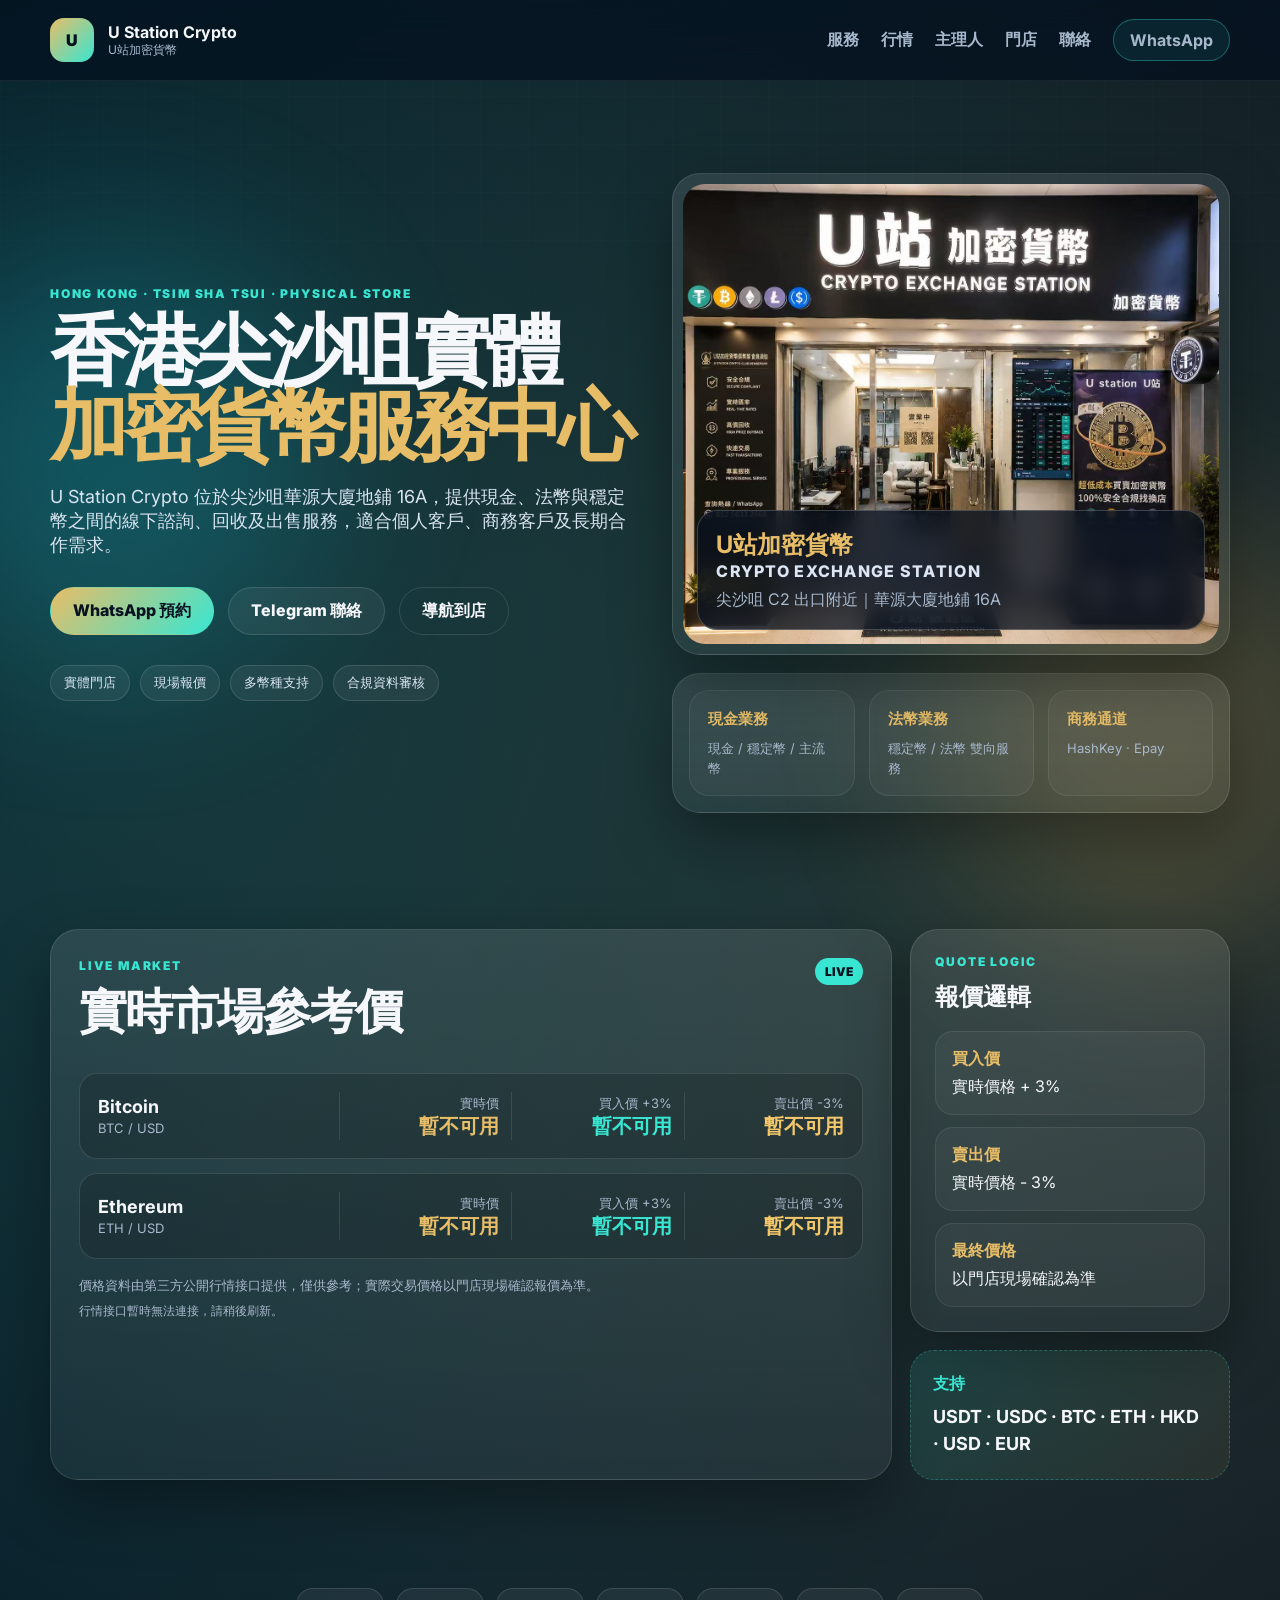
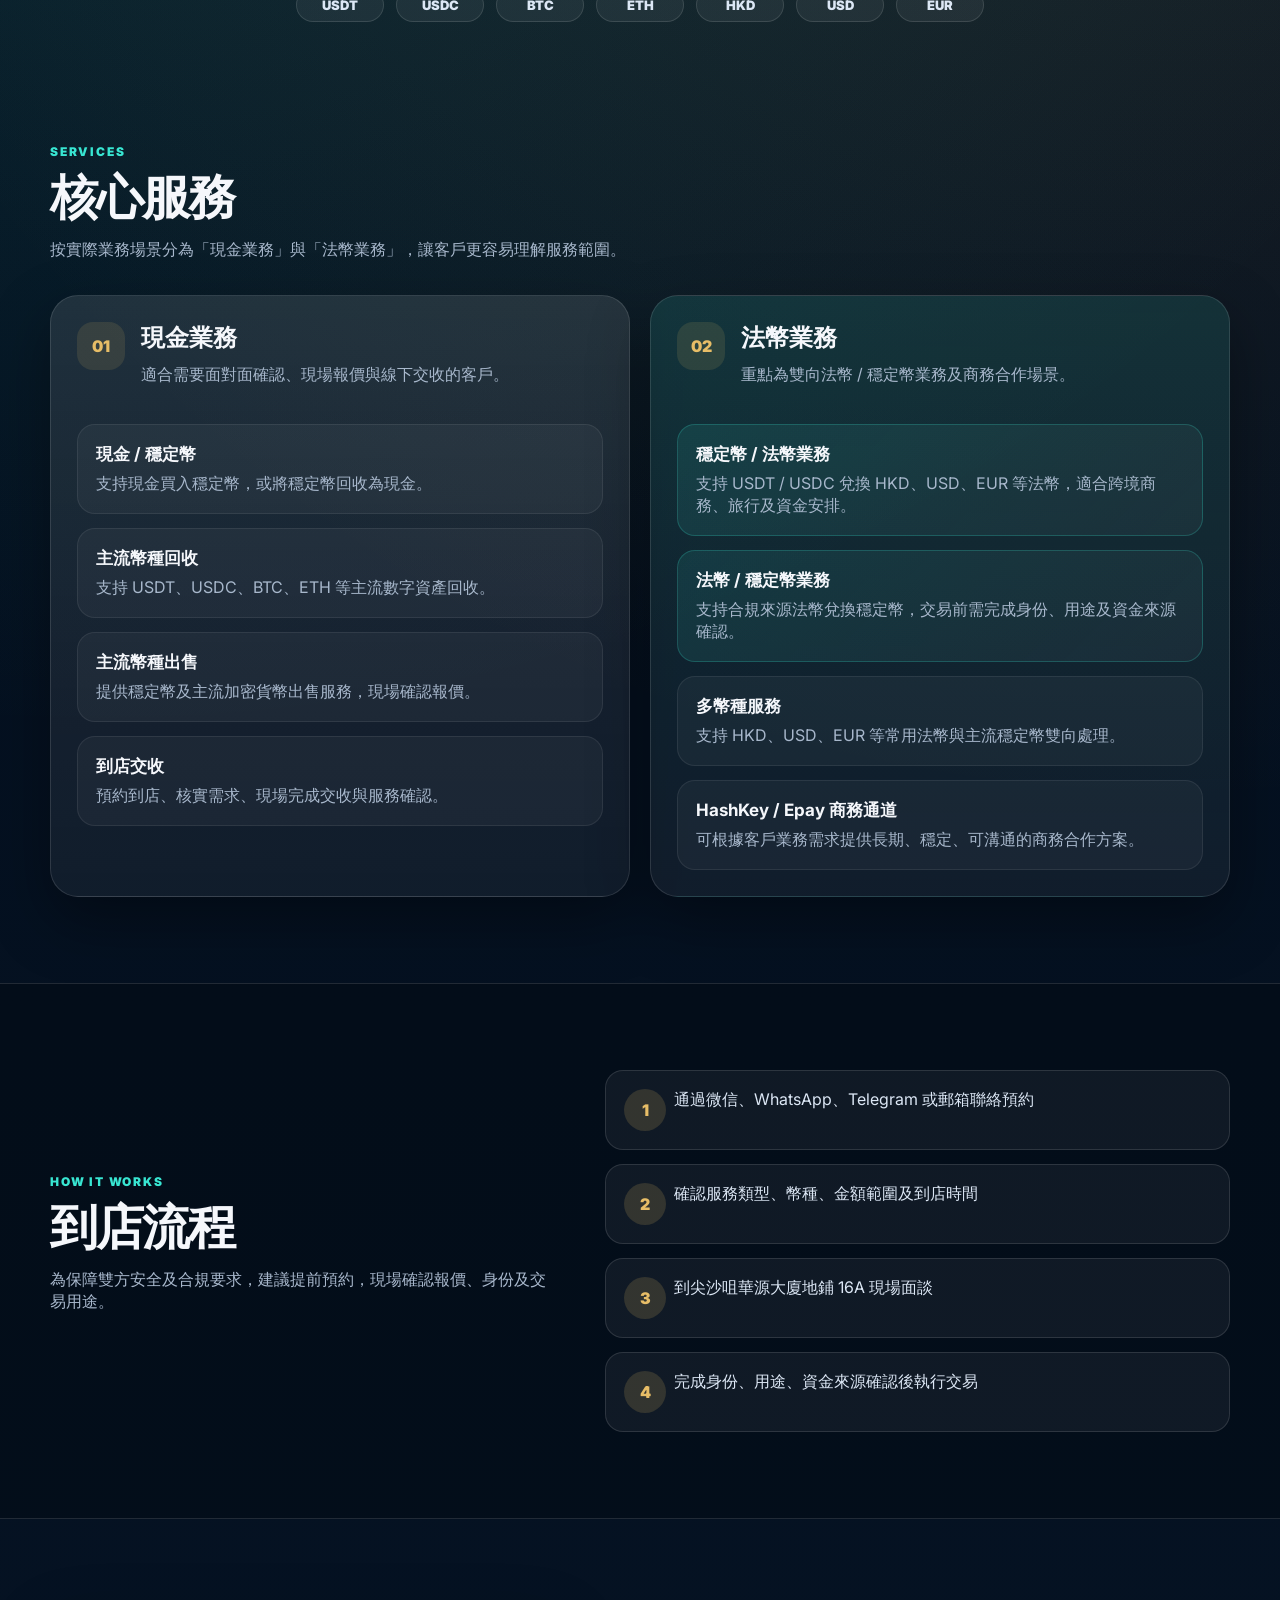
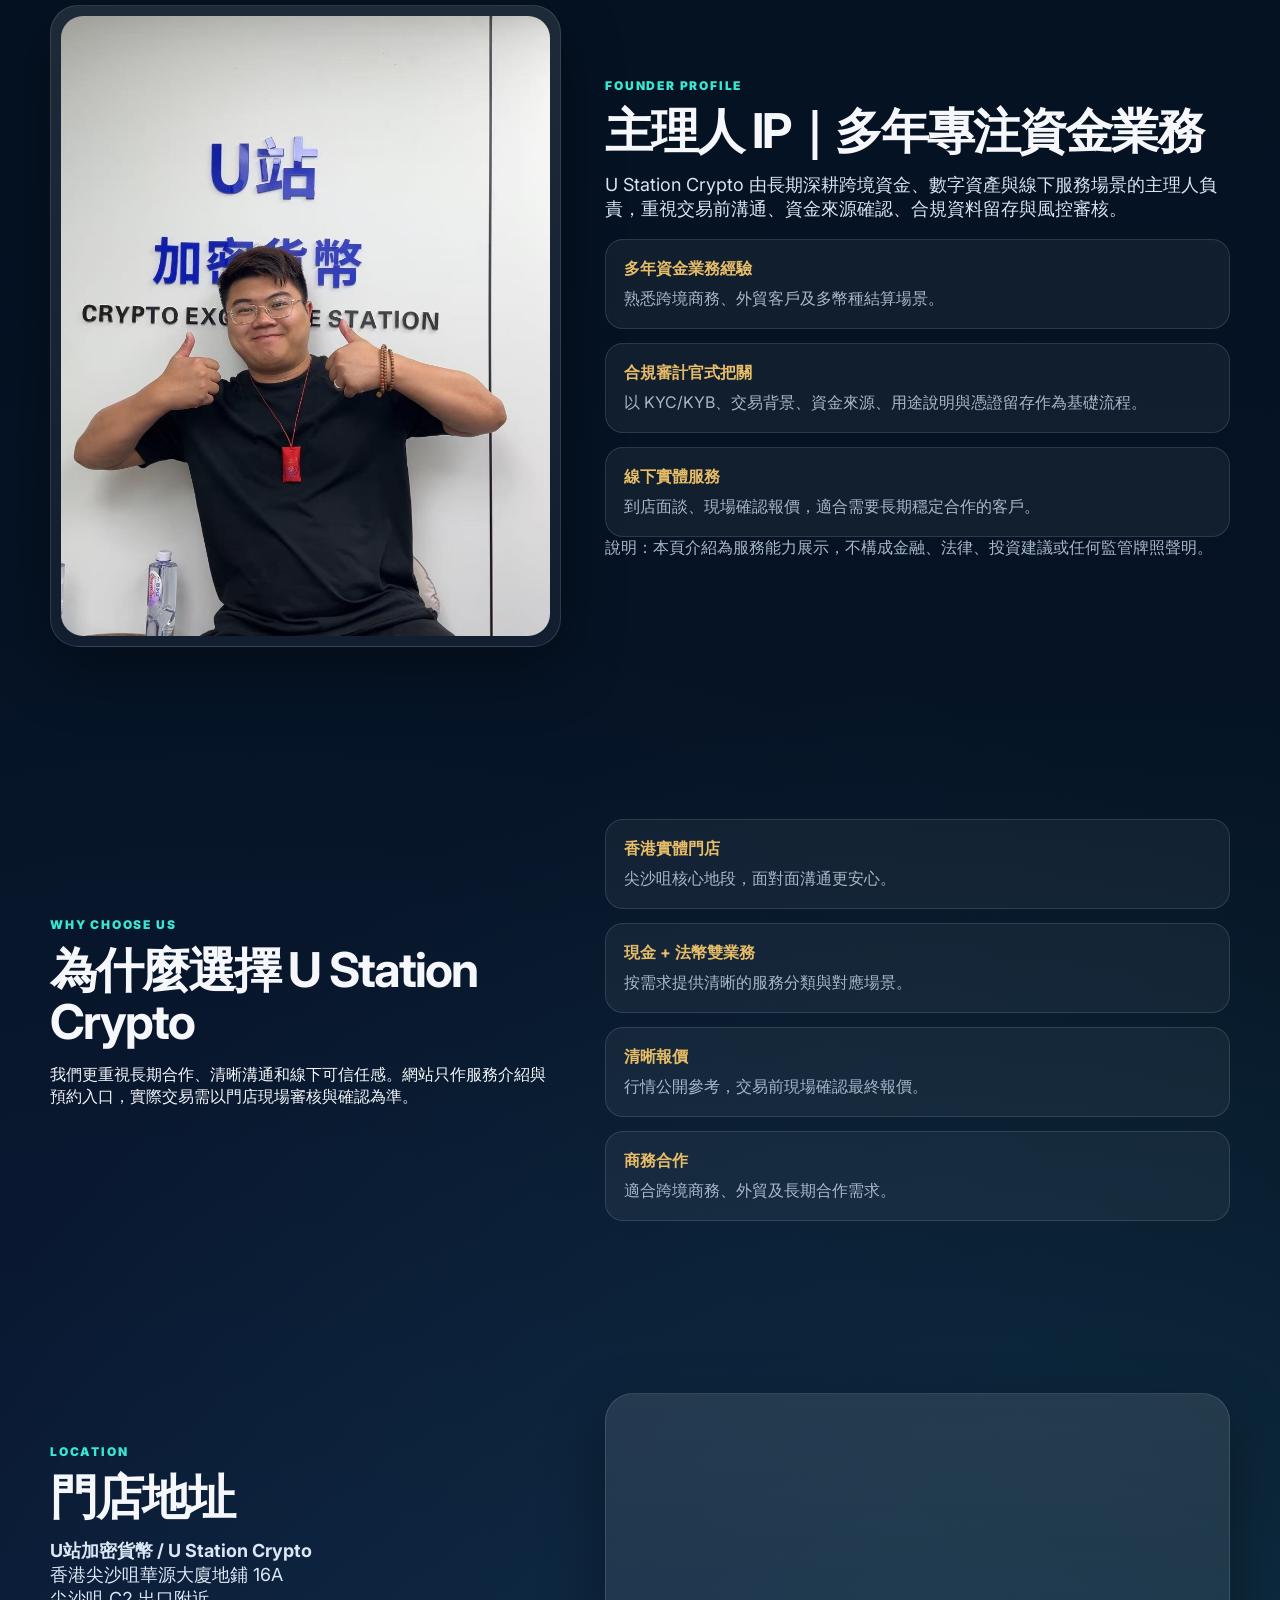
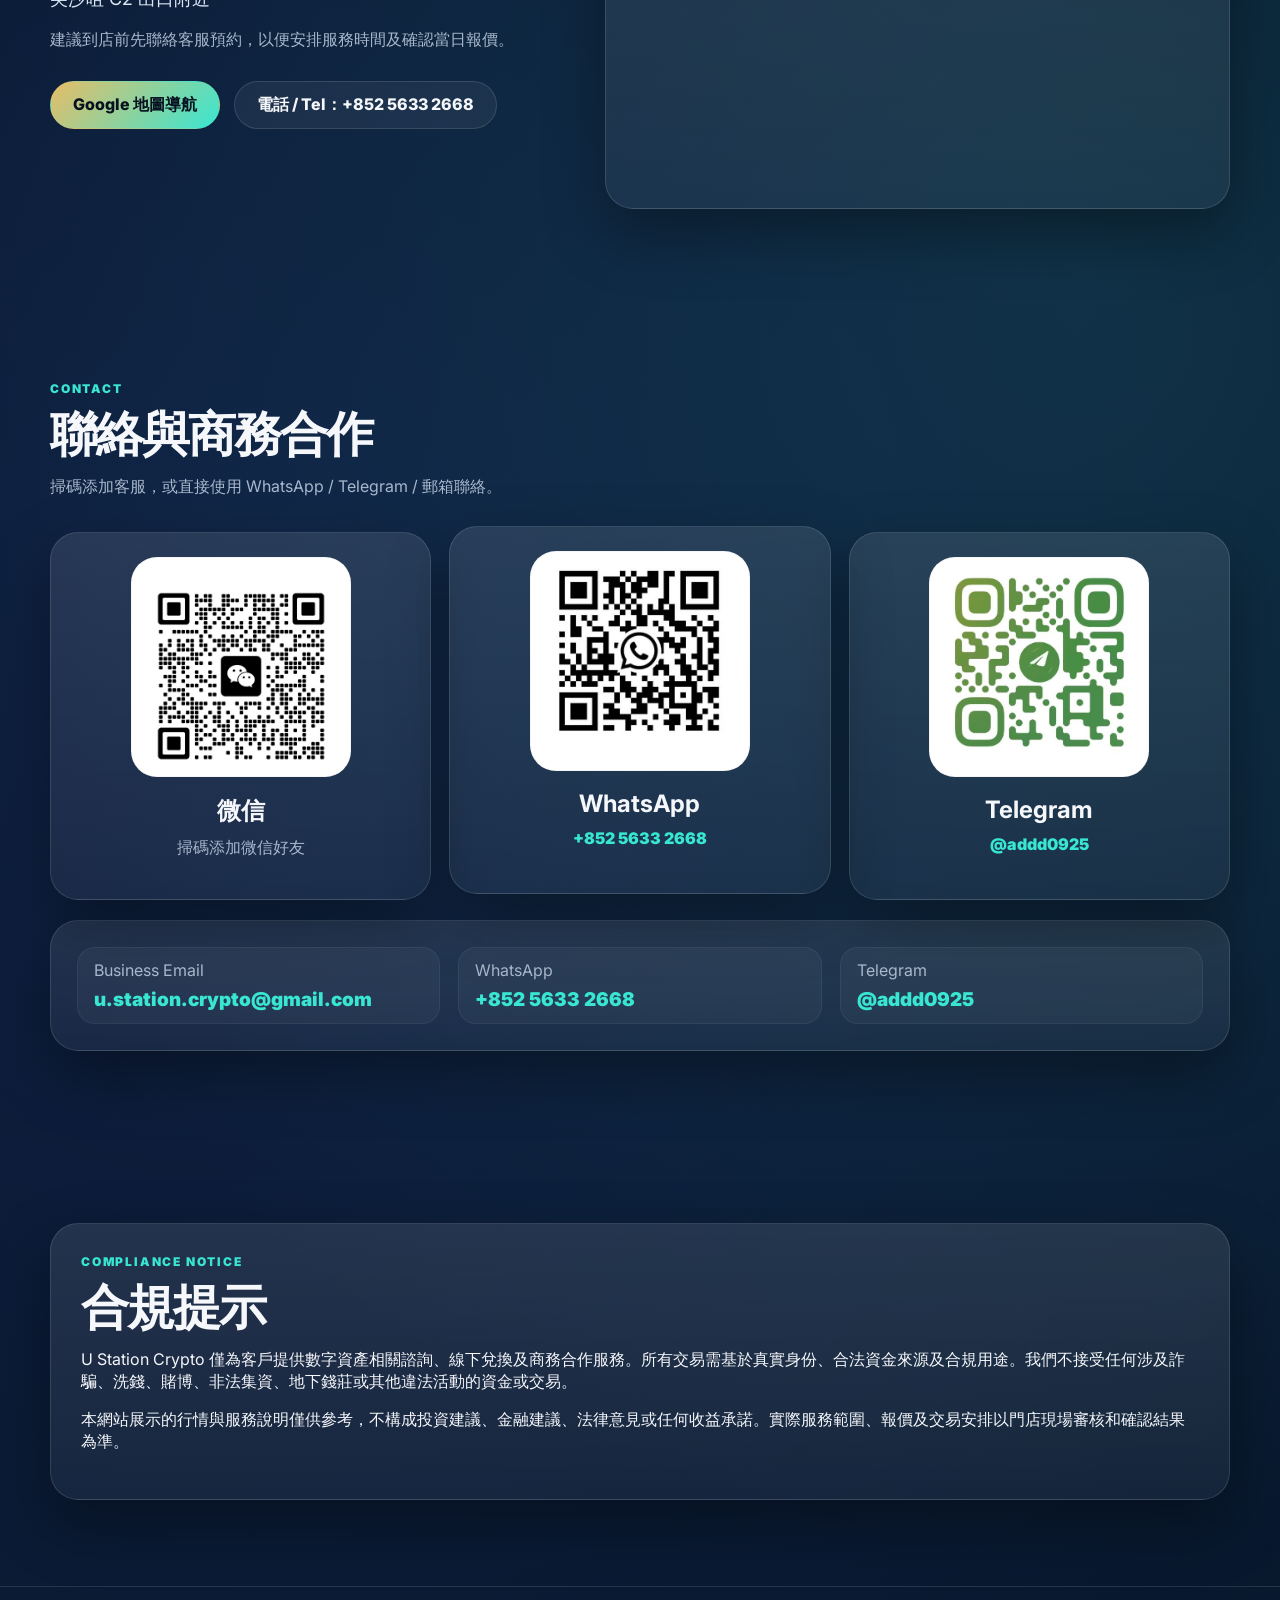
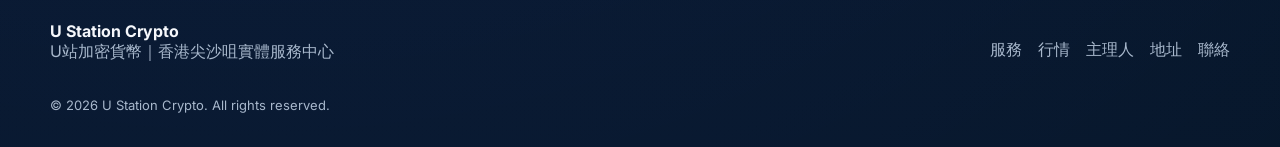
==== commit 9089a56e: "Add files via upload" ====
--- a/index.html
+++ b/index.html
@@ -3,7 +3,7 @@
 <head>
   <meta charset="UTF-8" />
   <meta name="viewport" content="width=device-width, initial-scale=1.0" />
-  <meta name="description" content="U Station Crypto｜香港尖沙咀實體加密貨幣服務中心，位於華源大廈地鋪16A，提供穩定幣、BTC、ETH 與 HKD、USD、EUR 等法幣之間的線下諮詢、回收及出售服務。" />
+  <meta name="description" content="U Station Crypto｜香港尖沙咀實體加密貨幣服務中心，提供穩定幣、BTC、ETH 與 HKD、USD、EUR 等法幣之間的線下諮詢、回收及出售服務。" />
   <meta name="keywords" content="U Station Crypto, U站加密貨幣, 香港加密貨幣, 尖沙咀OTC, USDT, BTC, ETH, HKD, USD, EUR" />
   <title>U Station Crypto｜U站加密貨幣</title>
   <link rel="preconnect" href="https://fonts.googleapis.com">
@@ -12,6 +12,7 @@
   <link rel="stylesheet" href="style.css" />
 </head>
 <body>
+  <div class="bg-grid" aria-hidden="true"></div>
   <header class="site-header">
     <div class="container nav-wrap">
       <a class="brand" href="#home" aria-label="U Station Crypto Home">
@@ -42,7 +43,7 @@
           <p class="eyebrow">Hong Kong · Tsim Sha Tsui · Physical Store</p>
           <h1>香港尖沙咀實體<br><span>加密貨幣服務中心</span></h1>
           <p class="hero-lead">
-            U Station Crypto 位於尖沙咀華源大廈地鋪 16A，提供 USDT、USDC、BTC、ETH 與 HKD、USD、EUR 等多種法幣之間的線下諮詢、回收及出售服務。
+            U Station Crypto 位於尖沙咀華源大廈地鋪 16A，提供現金、法幣與穩定幣之間的線下諮詢、回收及出售服務，適合個人客戶、商務客戶及長期合作需求。
           </p>
           <div class="hero-actions">
             <a class="btn btn-primary" href="https://wa.me/85256332668" target="_blank" rel="noopener">WhatsApp 預約</a>
@@ -51,25 +52,32 @@
           </div>
           <div class="trust-row" aria-label="service highlights">
             <span>實體門店</span>
-            <span>面對面確認</span>
+            <span>現場報價</span>
             <span>多幣種支持</span>
             <span>合規資料審核</span>
           </div>
         </div>
 
-        <aside class="store-preview" aria-label="Store preview">
-          <img src="images/storefront.jpg" alt="U Station Crypto 尖沙咀實體門店" />
-          <div class="store-preview-card">
-            <strong>U站加密貨幣</strong>
-            <span>Crypto Exchange Station</span>
-            <p>尖沙咀 C2 出口附近｜華源大廈地鋪 16A</p>
+        <aside class="hero-visual" aria-label="Store preview and highlights">
+          <div class="store-preview">
+            <img src="images/storefront.jpg" alt="U Station Crypto 尖沙咀實體門店" />
+            <div class="store-preview-card">
+              <strong>U站加密貨幣</strong>
+              <span>Crypto Exchange Station</span>
+              <p>尖沙咀 C2 出口附近｜華源大廈地鋪 16A</p>
+            </div>
+          </div>
+          <div class="quick-stats">
+            <div><strong>現金業務</strong><span>現金 / 穩定幣 / 主流幣</span></div>
+            <div><strong>法幣業務</strong><span>穩定幣 / 法幣 雙向服務</span></div>
+            <div><strong>商務通道</strong><span>HashKey · Epay</span></div>
           </div>
         </aside>
       </div>
     </section>
 
     <section class="section market-section" id="market">
-      <div class="container">
+      <div class="container market-grid">
         <aside class="hero-card" aria-label="Market price cards">
           <div class="card-header">
             <div>
@@ -96,18 +104,26 @@
                 <div><span>賣出價 -3%</span><strong class="price-value quote-sell" id="eth-sell-price">Loading...</strong></div>
               </div>
             </article>
-            <article class="price-card">
-              <div class="coin-info"><strong>Tether</strong><span>USDT / USD</span></div>
-              <div class="quote-grid">
-                <div><span>實時價</span><strong class="price-value" id="usdt-price">Loading...</strong></div>
-                <div><span>買入價 +3%</span><strong class="price-value quote-buy" id="usdt-buy-price">Loading...</strong></div>
-                <div><span>賣出價 -3%</span><strong class="price-value quote-sell" id="usdt-sell-price">Loading...</strong></div>
-              </div>
-            </article>
           </div>
           <p class="market-note">價格資料由第三方公開行情接口提供，僅供參考；實際交易價格以門店現場確認報價為準。</p>
           <p class="updated" id="updated-time">更新中...</p>
         </aside>
+
+        <div class="quote-panel">
+          <div class="quote-rule-card">
+            <p class="eyebrow">Quote Logic</p>
+            <h3>報價邏輯</h3>
+            <div class="logic-items">
+              <div><strong>買入價</strong><span>實時價格 + 3%</span></div>
+              <div><strong>賣出價</strong><span>實時價格 - 3%</span></div>
+              <div><strong>最終價格</strong><span>以門店現場確認為準</span></div>
+            </div>
+          </div>
+          <div class="mini-banner">
+            <span>支持</span>
+            <strong>USDT · USDC · BTC · ETH · HKD · USD · EUR</strong>
+          </div>
+        </div>
       </div>
     </section>
 
@@ -119,18 +135,44 @@
 
     <section class="section" id="services">
       <div class="container">
-        <div class="section-heading">
+        <div class="section-heading compact-heading">
           <p class="eyebrow">Services</p>
           <h2>核心服務</h2>
-          <p>面向個人、商務客戶及跨境業務需求，提供清晰、透明、可溝通的線下服務。</p>
-        </div>
-
-        <div class="service-grid">
-          <article class="service-card"><span class="icon">01</span><h3>加密貨幣回收</h3><p>支持 USDT、USDC、BTC、ETH 等主流數字資產回收，到店面談、現場確認、報價透明。</p></article>
-          <article class="service-card"><span class="icon">02</span><h3>加密貨幣出售</h3><p>為有數字資產需求的客戶提供穩定幣及主流加密貨幣出售服務，適合長期合作與商務需求。</p></article>
-          <article class="service-card"><span class="icon">03</span><h3>U 換外幣</h3><p>支持穩定幣兌換 HKD、USD、EUR 等多種法幣，適合跨境商務、外貿及旅行資金安排。</p></article>
-          <article class="service-card"><span class="icon">04</span><h3>法幣換穩定幣</h3><p>支持合規來源的法幣兌換穩定幣，交易前需完成身份、用途及資金來源確認。</p></article>
-          <article class="service-card wide"><span class="icon">05</span><h3>HashKey / Epay 商務通道</h3><p>目前已接入 HashKey 相關通道及 Epay 相關通道，可根據客戶業務需求提供長期、穩定、可溝通的商務合作方案。</p></article>
+          <p>按實際業務場景分為「現金業務」與「法幣業務」，讓客戶更容易理解服務範圍。</p>
+        </div>
+
+        <div class="service-split">
+          <article class="service-panel">
+            <div class="service-panel-head">
+              <span class="service-tag">01</span>
+              <div>
+                <h3>現金業務</h3>
+                <p>適合需要面對面確認、現場報價與線下交收的客戶。</p>
+              </div>
+            </div>
+            <div class="service-list">
+              <div class="service-item"><strong>現金 / 穩定幣</strong><span>支持現金買入穩定幣，或將穩定幣回收為現金。</span></div>
+              <div class="service-item"><strong>主流幣種回收</strong><span>支持 USDT、USDC、BTC、ETH 等主流數字資產回收。</span></div>
+              <div class="service-item"><strong>主流幣種出售</strong><span>提供穩定幣及主流加密貨幣出售服務，現場確認報價。</span></div>
+              <div class="service-item"><strong>到店交收</strong><span>預約到店、核實需求、現場完成交收與服務確認。</span></div>
+            </div>
+          </article>
+
+          <article class="service-panel accent-panel">
+            <div class="service-panel-head">
+              <span class="service-tag">02</span>
+              <div>
+                <h3>法幣業務</h3>
+                <p>重點為雙向法幣 / 穩定幣業務及商務合作場景。</p>
+              </div>
+            </div>
+            <div class="service-list">
+              <div class="service-item highlight-item"><strong>穩定幣 / 法幣業務</strong><span>支持 USDT / USDC 兌換 HKD、USD、EUR 等法幣，適合跨境商務、旅行及資金安排。</span></div>
+              <div class="service-item highlight-item"><strong>法幣 / 穩定幣業務</strong><span>支持合規來源法幣兌換穩定幣，交易前需完成身份、用途及資金來源確認。</span></div>
+              <div class="service-item"><strong>多幣種服務</strong><span>支持 HKD、USD、EUR 等常用法幣與主流穩定幣雙向處理。</span></div>
+              <div class="service-item"><strong>HashKey / Epay 商務通道</strong><span>可根據客戶業務需求提供長期、穩定、可溝通的商務合作方案。</span></div>
+            </div>
+          </article>
         </div>
       </div>
     </section>
@@ -179,7 +221,7 @@
         </div>
         <div class="feature-list">
           <div><strong>香港實體門店</strong><span>尖沙咀核心地段，面對面溝通更安心。</span></div>
-          <div><strong>多幣種服務</strong><span>支持主流數字資產與多種常用法幣。</span></div>
+          <div><strong>現金 + 法幣雙業務</strong><span>按需求提供清晰的服務分類與對應場景。</span></div>
           <div><strong>清晰報價</strong><span>行情公開參考，交易前現場確認最終報價。</span></div>
           <div><strong>商務合作</strong><span>適合跨境商務、外貿及長期合作需求。</span></div>
         </div>
@@ -201,22 +243,43 @@
 
     <section class="section contact-section" id="contact">
       <div class="container">
-        <div class="section-heading">
+        <div class="section-heading compact-heading">
           <p class="eyebrow">Contact</p>
           <h2>聯絡與商務合作</h2>
           <p>掃碼添加客服，或直接使用 WhatsApp / Telegram / 郵箱聯絡。</p>
         </div>
 
         <div class="contact-grid">
-          <article class="qr-card"><img src="images/wechat-qr.jpg" alt="U Station Crypto 微信 QR code"><h3>微信</h3><p>掃碼添加微信好友</p></article>
-          <article class="qr-card"><img src="images/whatsapp-qr.jpg" alt="U Station Crypto WhatsApp QR code"><h3>WhatsApp</h3><p><a href="https://wa.me/85256332668" target="_blank" rel="noopener">+852 5633 2668</a></p></article>
-          <article class="qr-card"><img src="images/telegram-qr.jpg" alt="U Station Crypto Telegram QR code"><h3>Telegram</h3><p><a href="https://t.me/addd0925" target="_blank" rel="noopener">@addd0925</a></p></article>
-        </div>
-
-        <div class="email-card">
-          <span>Business Email</span>
-          <a href="mailto:u.station.crypto@gmail.com">u.station.crypto@gmail.com</a>
-          <p>商務合作、預約到店、服務諮詢均可通過以上方式聯絡。</p>
+          <article class="qr-card">
+            <div class="qr-image-wrap"><img src="images/wechat-qr.png" alt="U Station Crypto 微信 QR code"></div>
+            <h3>微信</h3>
+            <p>掃碼添加微信好友</p>
+          </article>
+          <article class="qr-card featured-qr">
+            <div class="qr-image-wrap"><img src="images/whatsapp-qr.png" alt="U Station Crypto WhatsApp QR code"></div>
+            <h3>WhatsApp</h3>
+            <p><a href="https://wa.me/85256332668" target="_blank" rel="noopener">+852 5633 2668</a></p>
+          </article>
+          <article class="qr-card">
+            <div class="qr-image-wrap"><img src="images/telegram-qr.png" alt="U Station Crypto Telegram QR code"></div>
+            <h3>Telegram</h3>
+            <p><a href="https://t.me/addd0925" target="_blank" rel="noopener">@addd0925</a></p>
+          </article>
+        </div>
+
+        <div class="contact-ribbon">
+          <div>
+            <span>Business Email</span>
+            <strong><a href="mailto:u.station.crypto@gmail.com">u.station.crypto@gmail.com</a></strong>
+          </div>
+          <div>
+            <span>WhatsApp</span>
+            <strong><a href="https://wa.me/85256332668" target="_blank" rel="noopener">+852 5633 2668</a></strong>
+          </div>
+          <div>
+            <span>Telegram</span>
+            <strong><a href="https://t.me/addd0925" target="_blank" rel="noopener">@addd0925</a></strong>
+          </div>
         </div>
       </div>
     </section>
--- a/style.css
+++ b/style.css
@@ -1 +1,236 @@
-:root{--bg:#07111f;--bg-2:#0b1a2f;--card:rgba(255,255,255,.08);--text:#f6f8fb;--muted:#a9b6c8;--line:rgba(255,255,255,.14);--gold:#e7bd67;--cyan:#3ce6d2;--white:#fff;--shadow:0 24px 80px rgba(0,0,0,.35)}*{box-sizing:border-box}html{scroll-behavior:smooth}body{margin:0;font-family:Inter,-apple-system,BlinkMacSystemFont,"PingFang TC","PingFang SC","Microsoft JhengHei",Arial,sans-serif;color:var(--text);background:radial-gradient(circle at 20% 10%,rgba(60,230,210,.18),transparent 28%),radial-gradient(circle at 80% 4%,rgba(231,189,103,.18),transparent 28%),linear-gradient(180deg,#07111f 0%,#08101b 48%,#050a12 100%);line-height:1.6}a{color:inherit;text-decoration:none}img{max-width:100%;display:block}.container{width:min(100% - 40px,1160px);margin:0 auto}.section{padding:88px 0}.site-header{position:sticky;top:0;z-index:30;border-bottom:1px solid var(--line);background:rgba(7,17,31,.82);backdrop-filter:blur(18px)}.nav-wrap{height:76px;display:flex;align-items:center;justify-content:space-between}.brand{display:flex;align-items:center;gap:12px}.brand-mark{width:44px;height:44px;border-radius:14px;display:grid;place-items:center;font-weight:900;color:#06101d;background:linear-gradient(135deg,var(--gold),var(--cyan));box-shadow:0 10px 30px rgba(60,230,210,.22)}.brand strong{display:block;letter-spacing:-.02em}.brand small{display:block;color:var(--muted);margin-top:-3px}.main-nav{display:flex;align-items:center;gap:24px;color:#dbe5f3;font-size:14px}.main-nav a:hover{color:var(--cyan)}.nav-cta{padding:10px 16px;border:1px solid rgba(60,230,210,.4);border-radius:999px;background:rgba(60,230,210,.08)}.nav-toggle{display:none;background:transparent;color:white;border:0;font-size:28px}.hero{padding-top:110px}.hero-grid{display:grid;grid-template-columns:1fr .9fr;gap:44px;align-items:center}.eyebrow{margin:0 0 12px;color:var(--cyan);font-size:12px;font-weight:800;letter-spacing:.14em;text-transform:uppercase}h1,h2,h3,p{margin-top:0}h1{font-size:clamp(42px,7vw,78px);line-height:.96;letter-spacing:-.07em;margin-bottom:24px}h1 span{color:var(--gold)}h2{font-size:clamp(30px,4vw,48px);line-height:1.08;letter-spacing:-.04em;margin-bottom:16px}h3{font-size:20px;margin-bottom:10px}.hero-lead{font-size:18px;color:#d9e4f1;max-width:680px}.hero-actions{display:flex;gap:14px;flex-wrap:wrap;margin:34px 0}.btn{display:inline-flex;align-items:center;justify-content:center;min-height:48px;padding:0 22px;border-radius:999px;font-weight:800;border:1px solid transparent}.btn-primary{color:#07111f;background:linear-gradient(135deg,var(--gold),var(--cyan))}.btn-secondary,.btn-ghost{color:var(--text);border-color:var(--line);background:rgba(255,255,255,.06)}.btn-ghost{background:transparent}.trust-row{display:flex;flex-wrap:wrap;gap:10px}.trust-row span,.coin-strip span{border:1px solid var(--line);background:rgba(255,255,255,.06);border-radius:999px;padding:8px 13px;color:#dce7f5;font-size:13px}.store-preview,.hero-card,.service-card,.compliance-card,.email-card,.qr-card,.map-card,.founder-photo-card{border:1px solid var(--line);background:linear-gradient(180deg,rgba(255,255,255,.10),rgba(255,255,255,.05));border-radius:28px;box-shadow:var(--shadow)}.store-preview{position:relative;overflow:hidden;padding:10px}.store-preview img{width:100%;height:520px;object-fit:cover;border-radius:22px}.store-preview-card{position:absolute;left:26px;right:26px;bottom:26px;padding:18px;border:1px solid rgba(255,255,255,.22);border-radius:20px;background:rgba(7,17,31,.72);backdrop-filter:blur(12px)}.store-preview-card strong{display:block;font-size:24px;color:var(--gold)}.store-preview-card span{display:block;color:#dbe5f3;font-weight:800;text-transform:uppercase;letter-spacing:.08em}.store-preview-card p{margin:8px 0 0;color:var(--muted)}.market-section{padding-top:26px}.hero-card{padding:28px}.card-header{display:flex;justify-content:space-between;align-items:flex-start;gap:20px;margin-bottom:20px}.live-dot{color:#06101d;background:var(--cyan);font-size:12px;font-weight:900;padding:6px 10px;border-radius:999px}.price-list{display:grid;gap:14px}.price-card{padding:18px;display:grid;grid-template-columns:minmax(120px,.8fr) minmax(260px,1.8fr);align-items:center;gap:16px;border-radius:18px;border:1px solid var(--line);background:rgba(0,0,0,.16)}.price-card strong{display:block}.price-card span{color:var(--muted);font-size:13px}.coin-info strong{color:var(--text);font-size:18px}.quote-grid{display:grid;grid-template-columns:repeat(3,minmax(0,1fr));gap:12px;text-align:right}.quote-grid div{padding-left:10px;border-left:1px solid rgba(255,255,255,.10)}.price-value{font-size:20px;font-weight:900;color:var(--gold);white-space:nowrap}.quote-buy{color:var(--cyan)}.quote-sell{color:#f3c76a}.market-note,.updated,.muted{color:var(--muted)}.market-note{margin:18px 0 8px;font-size:13px}.updated{margin:0;font-size:12px}.logos-strip{padding:20px 0 40px}.coin-strip{display:flex;justify-content:center;flex-wrap:wrap;gap:12px}.coin-strip span{min-width:88px;text-align:center;font-weight:900}.section-heading{max-width:760px;margin-bottom:38px}.section-heading p:not(.eyebrow){color:var(--muted)}.service-grid{display:grid;grid-template-columns:repeat(4,1fr);gap:18px}.service-card{padding:24px;min-height:260px}.service-card.wide{grid-column:span 2}.icon{display:inline-flex;color:var(--gold);font-weight:900;margin-bottom:42px}.service-card p{color:var(--muted);margin-bottom:0}.dark-section{background:rgba(0,0,0,.22);border-top:1px solid var(--line);border-bottom:1px solid var(--line)}.process-grid{display:grid;grid-template-columns:.9fr 1.1fr;gap:40px;align-items:start}.steps{display:grid;gap:14px}.step{display:grid;grid-template-columns:42px 1fr;gap:16px;align-items:start;padding:18px;border:1px solid var(--line);border-radius:18px;background:rgba(255,255,255,.05)}.step span{width:42px;height:42px;border-radius:50%;display:grid;place-items:center;background:rgba(231,189,103,.16);color:var(--gold);font-weight:900}.step p{margin:0;color:#dce7f5}.founder-grid{display:grid;grid-template-columns:.82fr 1.18fr;gap:44px;align-items:center}.founder-photo-card{padding:10px;overflow:hidden}.founder-photo-card img{width:100%;height:620px;object-fit:cover;border-radius:22px;object-position:center}.founder-lead{font-size:18px;color:#d9e4f1}.profile-points{display:grid;gap:14px;margin:28px 0}.profile-points div{padding:18px;border:1px solid var(--line);border-radius:18px;background:rgba(255,255,255,.05)}.profile-points strong{display:block;color:var(--gold)}.profile-points span,.fineprint{color:var(--muted)}.fineprint{font-size:13px}.split,.location-grid{display:grid;grid-template-columns:.9fr 1.1fr;gap:44px;align-items:center}.feature-list{display:grid;gap:14px}.feature-list div{padding:18px;border:1px solid var(--line);border-radius:18px;background:rgba(255,255,255,.05)}.feature-list strong{display:block;color:var(--gold)}.feature-list span{color:var(--muted)}.address{font-size:18px;color:#dce7f5}.map-card{padding:10px;overflow:hidden}.map-card iframe{width:100%;min-height:390px;border:0;border-radius:20px}.contact-grid{display:grid;grid-template-columns:repeat(3,1fr);gap:18px}.qr-card{padding:24px;text-align:center}.qr-card img{width:220px;height:220px;margin:0 auto 18px;border-radius:18px;background:white;padding:8px;object-fit:cover}.qr-card p{color:var(--muted);margin-bottom:0}.qr-card a{color:var(--cyan);font-weight:900}.email-card{margin-top:20px;padding:24px;text-align:center}.email-card span{display:block;color:var(--muted);font-size:13px}.email-card a{display:inline-block;color:var(--cyan);font-size:clamp(22px,4vw,34px);font-weight:900;margin:5px 0}.email-card p{color:var(--muted);margin-bottom:0}.compliance-card{padding:30px}.compliance-card p:not(.eyebrow){color:var(--muted)}.site-footer{border-top:1px solid var(--line);padding:34px 0;color:var(--muted)}.footer-grid{display:flex;align-items:center;justify-content:space-between;gap:20px}.footer-grid strong{color:var(--text)}.footer-links{display:flex;gap:16px;flex-wrap:wrap}.footer-links a:hover{color:var(--cyan)}.copyright{margin-top:18px;font-size:13px}@media (max-width:940px){.nav-toggle{display:block}.main-nav{position:absolute;top:76px;left:20px;right:20px;display:none;flex-direction:column;align-items:stretch;padding:18px;border:1px solid var(--line);border-radius:20px;background:rgba(7,17,31,.96)}.main-nav.open{display:flex}.hero-grid,.process-grid,.split,.location-grid,.founder-grid{grid-template-columns:1fr}.service-grid{grid-template-columns:repeat(2,1fr)}.contact-grid{grid-template-columns:1fr}.store-preview img,.founder-photo-card img{height:auto;max-height:620px}}@media (max-width:580px){.container{width:min(100% - 28px,1160px)}.section{padding:68px 0}.hero{padding-top:78px}.service-grid{grid-template-columns:1fr}.service-card.wide{grid-column:auto}.price-card{grid-template-columns:1fr;align-items:flex-start}.quote-grid{width:100%;grid-template-columns:1fr;text-align:left}.footer-grid{align-items:flex-start;flex-direction:column}.qr-card img{width:200px;height:200px}}
+:root {
+  --bg: #04101f;
+  --bg-soft: #0b1730;
+  --panel: rgba(255, 255, 255, 0.07);
+  --panel-strong: rgba(255, 255, 255, 0.1);
+  --line: rgba(255, 255, 255, 0.12);
+  --text: #f5f7fb;
+  --muted: #a8b8cc;
+  --gold: #e7bd67;
+  --cyan: #38e6d2;
+  --shadow: 0 24px 60px rgba(0, 0, 0, 0.35);
+}
+* { box-sizing: border-box; }
+html { scroll-behavior: smooth; }
+body {
+  margin: 0;
+  color: var(--text);
+  font-family: "Inter", system-ui, sans-serif;
+  background:
+    radial-gradient(circle at 8% 10%, rgba(56, 230, 210, 0.18), transparent 28%),
+    radial-gradient(circle at 92% 14%, rgba(231, 189, 103, 0.14), transparent 26%),
+    radial-gradient(circle at 20% 82%, rgba(76, 106, 255, 0.12), transparent 30%),
+    radial-gradient(circle at 85% 78%, rgba(56, 230, 210, 0.12), transparent 24%),
+    linear-gradient(180deg, #030d1a 0%, #07172b 100%);
+  min-height: 100vh;
+}
+body::before, body::after {
+  content: "";
+  position: fixed;
+  inset: auto;
+  width: 420px;
+  height: 420px;
+  border-radius: 50%;
+  filter: blur(90px);
+  opacity: 0.22;
+  pointer-events: none;
+  z-index: -2;
+}
+body::before { left: -100px; top: 240px; background: #16c7df; }
+body::after { right: -80px; top: 520px; background: #dba74b; }
+.bg-grid {
+  position: fixed;
+  inset: 0;
+  background-image:
+    linear-gradient(rgba(255,255,255,0.03) 1px, transparent 1px),
+    linear-gradient(90deg, rgba(255,255,255,0.03) 1px, transparent 1px);
+  background-size: 48px 48px;
+  mask-image: linear-gradient(180deg, rgba(0,0,0,.45), transparent 90%);
+  pointer-events: none;
+  z-index: -3;
+}
+a { color: inherit; text-decoration: none; }
+img { display: block; max-width: 100%; }
+.container { width: min(100% - 40px, 1180px); margin: 0 auto; }
+.section { padding: 86px 0; position: relative; }
+.site-header {
+  position: sticky;
+  top: 0;
+  z-index: 30;
+  backdrop-filter: blur(16px);
+  background: rgba(4, 16, 31, 0.72);
+  border-bottom: 1px solid rgba(255,255,255,.07);
+}
+.nav-wrap { min-height: 80px; display:flex; align-items:center; justify-content:space-between; gap:20px; }
+.brand { display:flex; align-items:center; gap:14px; }
+.brand-mark {
+  width: 44px; height: 44px; border-radius: 14px;
+  display:grid; place-items:center; color:#06101d; font-weight:900;
+  background: linear-gradient(135deg, var(--gold), var(--cyan));
+}
+.brand strong { display:block; font-size:16px; }
+.brand small { display:block; color: var(--muted); font-size: 12px; }
+.main-nav { display:flex; align-items:center; gap:22px; }
+.main-nav a { color: var(--muted); font-weight: 700; }
+.main-nav a:hover { color: var(--cyan); }
+.nav-cta { padding: 10px 16px; border:1px solid rgba(56,230,210,.35); border-radius:999px; background: rgba(56,230,210,.08); }
+.nav-toggle { display:none; background:transparent; border:0; color:white; font-size:28px; }
+.hero { padding-top: 92px; }
+.hero-grid {
+  display:grid; grid-template-columns: minmax(0, 1.02fr) minmax(350px, .98fr);
+  gap: 42px; align-items:center;
+}
+.hero-copy { position: relative; }
+.eyebrow { margin:0 0 12px; color:var(--cyan); font-size:12px; font-weight:900; letter-spacing:.15em; text-transform:uppercase; }
+h1,h2,h3,p { margin-top:0; }
+h1 { font-size: clamp(40px, 7vw, 78px); line-height: .96; letter-spacing: -.07em; margin-bottom: 22px; }
+h1 span { color: var(--gold); }
+h2 { font-size: clamp(30px, 4vw, 48px); line-height: 1.08; letter-spacing: -.04em; margin-bottom: 16px; }
+h3 { font-size: 24px; margin-bottom: 10px; }
+.hero-lead, .founder-lead { font-size: 18px; color: #d9e4f1; }
+.hero-actions { display:flex; gap:14px; flex-wrap:wrap; margin: 30px 0; }
+.btn { display:inline-flex; align-items:center; justify-content:center; min-height:48px; padding:0 22px; border-radius:999px; font-weight:800; border:1px solid transparent; }
+.btn-primary { color:#07111f; background: linear-gradient(135deg, var(--gold), var(--cyan)); }
+.btn-secondary, .btn-ghost { color:var(--text); border-color:var(--line); background: rgba(255,255,255,.06); }
+.btn-ghost { background: transparent; }
+.trust-row { display:flex; gap:10px; flex-wrap:wrap; }
+.trust-row span, .coin-strip span {
+  border:1px solid var(--line); background: rgba(255,255,255,.06);
+  border-radius:999px; padding:8px 13px; color:#dce7f5; font-size:13px;
+}
+.hero-visual { display:grid; gap:18px; }
+.store-preview, .quick-stats, .hero-card, .service-panel, .map-card, .qr-card, .compliance-card, .founder-photo-card, .quote-rule-card, .contact-ribbon {
+  border:1px solid var(--line);
+  background: linear-gradient(180deg, rgba(255,255,255,.10), rgba(255,255,255,.05));
+  border-radius: 28px;
+  box-shadow: var(--shadow);
+}
+.store-preview { position:relative; overflow:hidden; padding:10px; }
+.store-preview img { width:100%; height:460px; object-fit:cover; border-radius:22px; }
+.store-preview-card {
+  position:absolute; left:24px; right:24px; bottom:24px;
+  padding:18px; border:1px solid rgba(255,255,255,.2);
+  border-radius:20px; background: rgba(7,17,31,.76); backdrop-filter: blur(12px);
+}
+.store-preview-card strong { display:block; font-size:24px; color:var(--gold); }
+.store-preview-card span { display:block; color:#dbe5f3; font-weight:800; text-transform:uppercase; letter-spacing:.08em; }
+.store-preview-card p { margin:8px 0 0; color:var(--muted); }
+.quick-stats { display:grid; grid-template-columns: repeat(3, 1fr); gap:14px; padding:16px; }
+.quick-stats div {
+  padding:18px; border:1px solid rgba(255,255,255,.08); border-radius:20px;
+  background: rgba(255,255,255,.04);
+}
+.quick-stats strong { display:block; color:var(--gold); font-size:15px; margin-bottom:8px; }
+.quick-stats span { color:var(--muted); font-size:13px; line-height:1.4; }
+.market-section { padding-top: 30px; }
+.market-grid { display:grid; grid-template-columns: minmax(0, 1.45fr) minmax(290px, .55fr); gap:18px; align-items:stretch; }
+.hero-card { padding:28px; }
+.card-header { display:flex; justify-content:space-between; align-items:flex-start; gap:20px; margin-bottom:20px; }
+.live-dot { color:#06101d; background:var(--cyan); font-size:12px; font-weight:900; padding:6px 10px; border-radius:999px; }
+.price-list { display:grid; gap:14px; }
+.price-card {
+  padding:18px; display:grid; grid-template-columns: minmax(120px,.8fr) minmax(260px,1.8fr);
+  gap:16px; align-items:center; border-radius:18px; border:1px solid var(--line);
+  background: rgba(0,0,0,.16);
+}
+.price-card strong { display:block; }
+.price-card span { color:var(--muted); font-size:13px; }
+.coin-info strong { color:var(--text); font-size:18px; }
+.quote-grid { display:grid; grid-template-columns: repeat(3, minmax(0,1fr)); gap:12px; text-align:right; }
+.quote-grid div { padding-left:10px; border-left:1px solid rgba(255,255,255,.10); }
+.price-value { font-size:20px; font-weight:900; color:var(--gold); white-space:nowrap; }
+.quote-buy { color: var(--cyan); }
+.quote-sell { color: #f3c76a; }
+.market-note, .updated, .muted, .section-heading p:not(.eyebrow), .service-panel-head p, .service-item span, .feature-list span, .profile-points span, .fineprint, .qr-card p, .contact-ribbon span { color: var(--muted); }
+.market-note { margin:18px 0 8px; font-size:13px; }
+.updated { margin:0; font-size:12px; }
+.quote-panel { display:grid; gap:18px; }
+.quote-rule-card { padding:24px; }
+.logic-items { display:grid; gap:12px; margin-top:18px; }
+.logic-items div { padding:16px; border:1px solid rgba(255,255,255,.08); border-radius:18px; background: rgba(255,255,255,.04); }
+.logic-items strong { display:block; color: var(--gold); margin-bottom:6px; }
+.mini-banner {
+  padding:22px; border:1px dashed rgba(56,230,210,.28);
+  border-radius:24px; background: linear-gradient(135deg, rgba(56,230,210,.12), rgba(231,189,103,.08));
+}
+.mini-banner span { display:block; color: var(--cyan); font-weight:800; margin-bottom:8px; }
+.mini-banner strong { font-size:18px; line-height:1.5; }
+.logos-strip { padding: 22px 0 36px; }
+.coin-strip { display:flex; justify-content:center; flex-wrap:wrap; gap:12px; }
+.coin-strip span { min-width: 88px; text-align:center; font-weight:900; }
+.compact-heading { max-width:760px; margin-bottom: 34px; }
+.service-split { display:grid; grid-template-columns: repeat(2, 1fr); gap:20px; }
+.service-panel { padding:26px; }
+.accent-panel { background: linear-gradient(180deg, rgba(56,230,210,.12), rgba(255,255,255,.05)); }
+.service-panel-head { display:flex; gap:16px; align-items:flex-start; margin-bottom:22px; }
+.service-tag {
+  min-width:48px; height:48px; border-radius:16px; display:grid; place-items:center;
+  background: rgba(231,189,103,.12); color: var(--gold); font-weight:900;
+}
+.service-list { display:grid; gap:14px; }
+.service-item { padding:18px; border:1px solid rgba(255,255,255,.08); border-radius:18px; background: rgba(255,255,255,.04); }
+.service-item strong { display:block; color: var(--text); margin-bottom:7px; font-size:17px; }
+.highlight-item { border-color: rgba(56,230,210,.22); background: linear-gradient(135deg, rgba(56,230,210,.10), rgba(255,255,255,.04)); }
+.dark-section { background: rgba(0,0,0,.22); border-top:1px solid var(--line); border-bottom:1px solid var(--line); }
+.process-grid, .split, .location-grid, .founder-grid { display:grid; grid-template-columns: .9fr 1.1fr; gap:44px; align-items:center; }
+.steps, .feature-list, .profile-points { display:grid; gap:14px; }
+.step, .feature-list div, .profile-points div {
+  display:grid; gap:8px; padding:18px; border:1px solid var(--line);
+  border-radius:18px; background: rgba(255,255,255,.05);
+}
+.step { grid-template-columns: 42px 1fr; align-items:start; }
+.step span {
+  width:42px; height:42px; border-radius:50%; display:grid; place-items:center;
+  background: rgba(231,189,103,.16); color: var(--gold); font-weight:900;
+}
+.step p { margin:0; color:#dce7f5; }
+.feature-list strong, .profile-points strong { color: var(--gold); }
+.founder-photo-card { padding:10px; overflow:hidden; }
+.founder-photo-card img { width:100%; height:620px; object-fit:cover; border-radius:22px; object-position:center; }
+.address { font-size:18px; color:#dce7f5; }
+.map-card { padding:10px; overflow:hidden; }
+.map-card iframe { width:100%; min-height:390px; border:0; border-radius:20px; }
+.contact-grid { display:grid; grid-template-columns: repeat(3, 1fr); gap:18px; margin-bottom:20px; }
+.qr-card { padding:24px; text-align:center; }
+.featured-qr { transform: translateY(-6px); }
+.qr-image-wrap {
+  width:220px; height:220px; margin:0 auto 18px; padding:10px; border-radius:26px;
+  background: #ffffff; display:grid; place-items:center; box-shadow: inset 0 0 0 1px rgba(0,0,0,.04);
+}
+.qr-image-wrap img { width:100%; height:100%; object-fit:contain; border-radius:16px; }
+.qr-card a, .contact-ribbon a { color: var(--cyan); font-weight: 900; }
+.contact-ribbon {
+  padding: 26px; display:grid; grid-template-columns: repeat(3, 1fr); gap: 18px;
+}
+.contact-ribbon div { padding: 12px 16px; border-radius: 18px; background: rgba(255,255,255,.04); border:1px solid rgba(255,255,255,.06); }
+.contact-ribbon strong { display:block; margin-top:8px; font-size:19px; }
+.compliance-card { padding:30px; }
+.site-footer { border-top:1px solid var(--line); padding:34px 0; color:var(--muted); }
+.footer-grid { display:flex; align-items:center; justify-content:space-between; gap:20px; }
+.footer-grid strong { color:var(--text); }
+.footer-links { display:flex; gap:16px; flex-wrap:wrap; }
+.footer-links a:hover { color: var(--cyan); }
+.copyright { margin-top:18px; font-size:13px; }
+@media (max-width: 1024px) {
+  .market-grid, .service-split { grid-template-columns: 1fr; }
+}
+@media (max-width: 940px) {
+  .nav-toggle { display:block; }
+  .main-nav {
+    position:absolute; top:76px; left:20px; right:20px; display:none; flex-direction:column; align-items:stretch;
+    padding:18px; border:1px solid var(--line); border-radius:20px; background: rgba(7,17,31,.96);
+  }
+  .main-nav.open { display:flex; }
+  .hero-grid, .process-grid, .split, .location-grid, .founder-grid { grid-template-columns: 1fr; }
+  .contact-grid, .contact-ribbon, .quick-stats { grid-template-columns: 1fr; }
+  .store-preview img, .founder-photo-card img { height:auto; max-height:620px; }
+}
+@media (max-width: 580px) {
+  .container { width: min(100% - 28px, 1180px); }
+  .section { padding: 68px 0; }
+  .hero { padding-top: 78px; }
+  .price-card { grid-template-columns: 1fr; align-items:flex-start; }
+  .quote-grid { width:100%; grid-template-columns: 1fr; text-align:left; }
+  .footer-grid { align-items:flex-start; flex-direction:column; }
+  .qr-image-wrap { width:200px; height:200px; }
+}
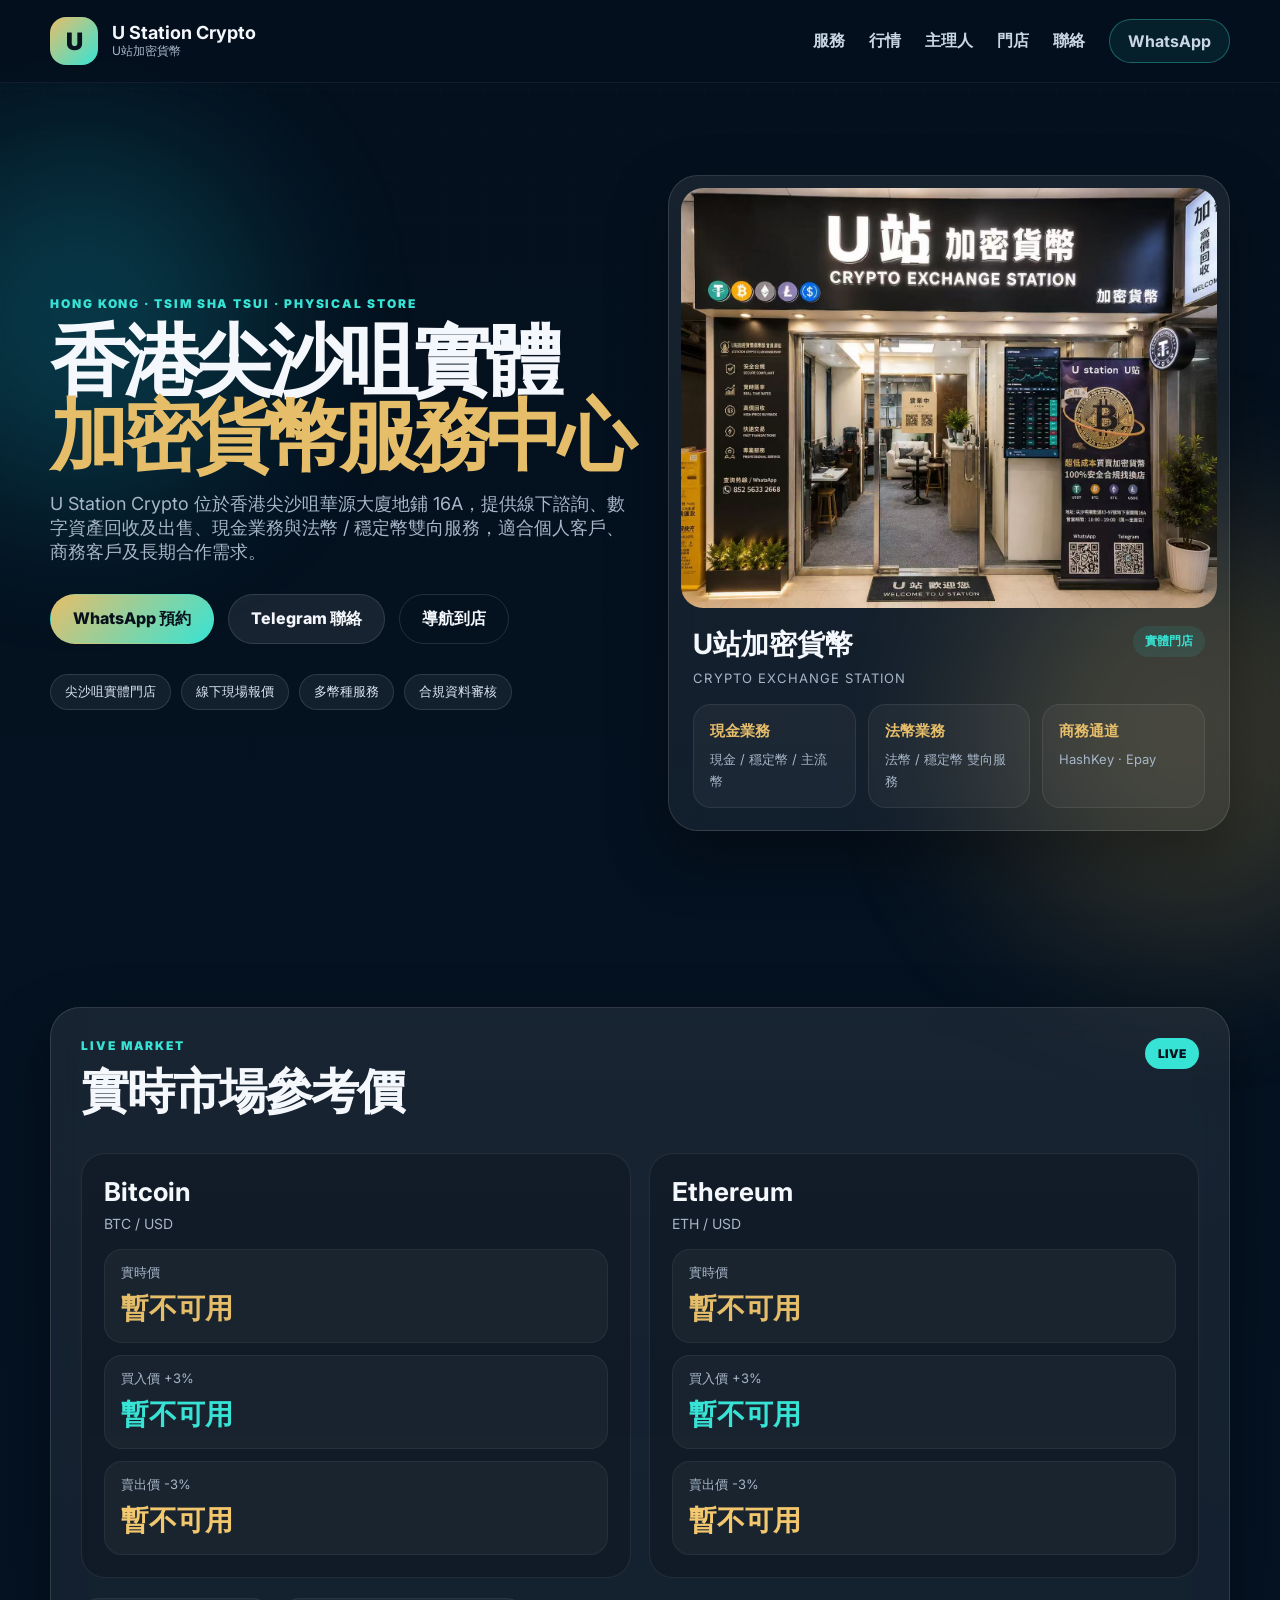
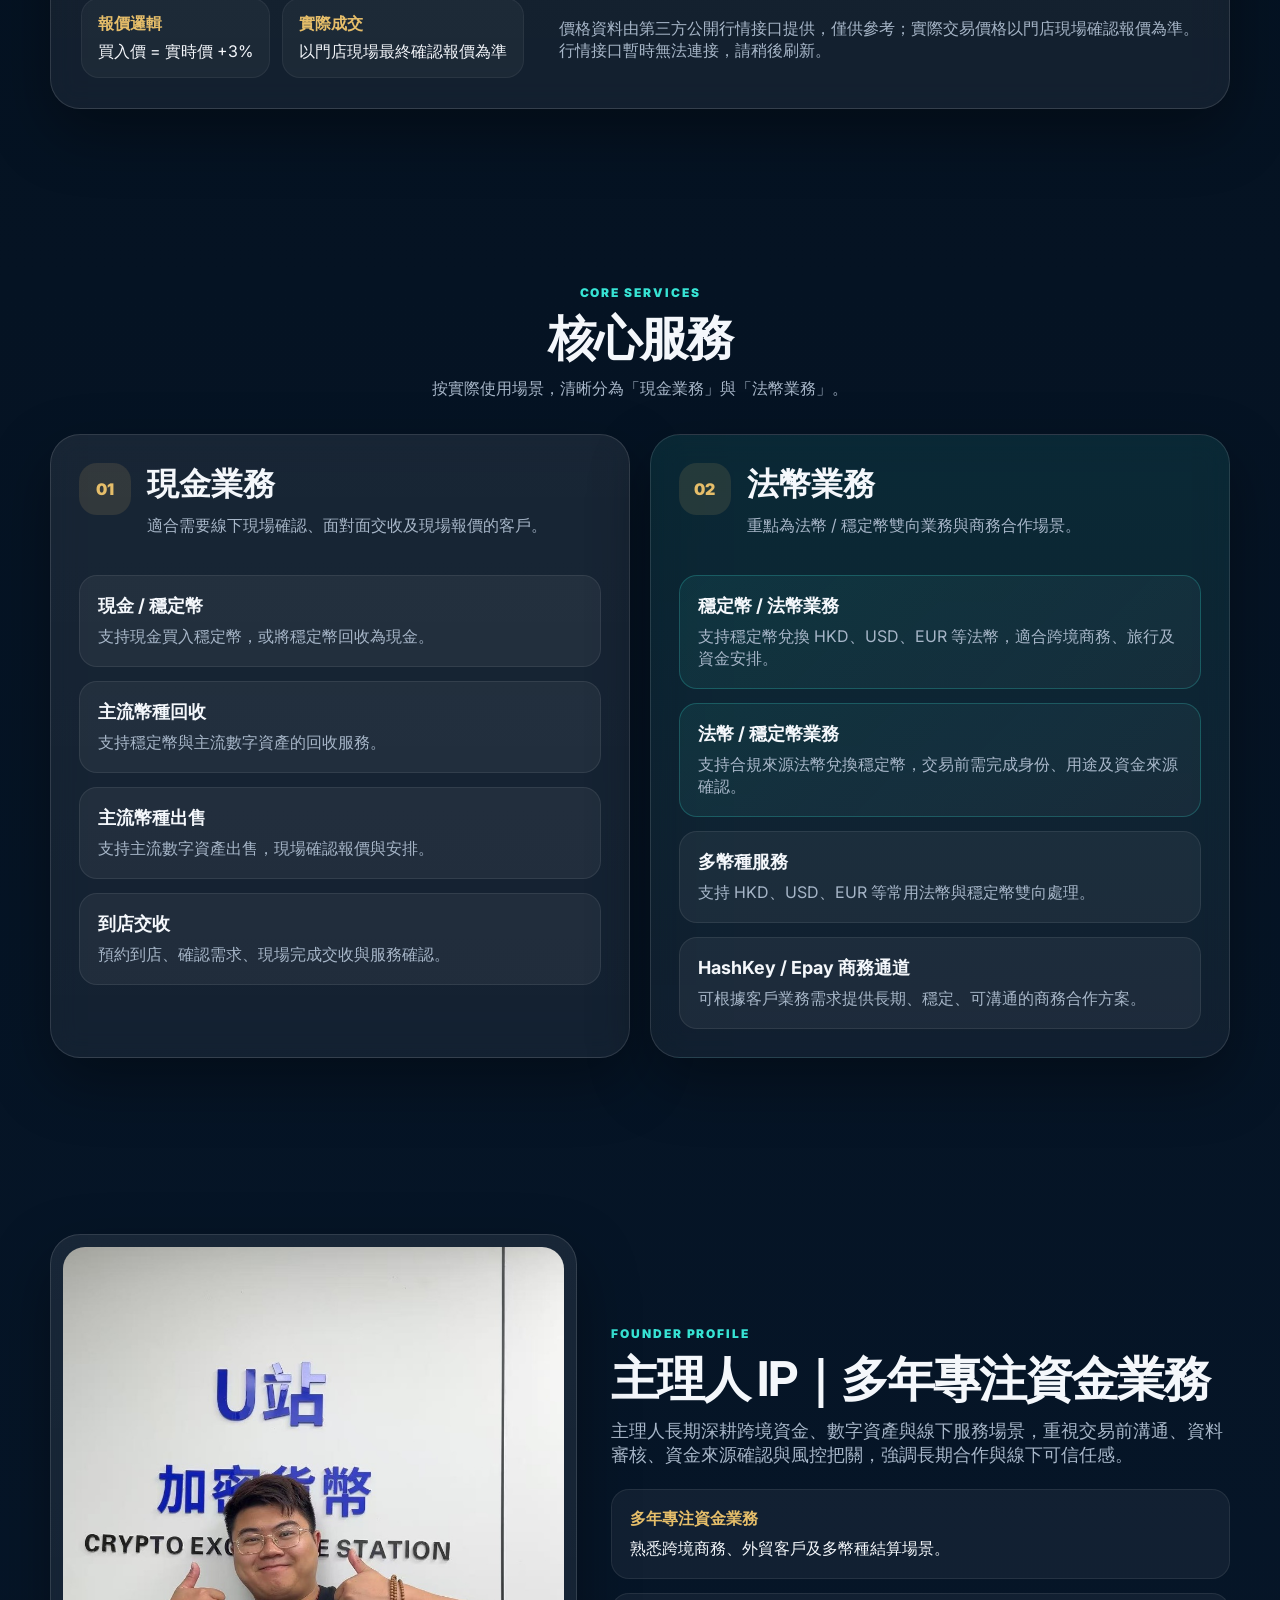
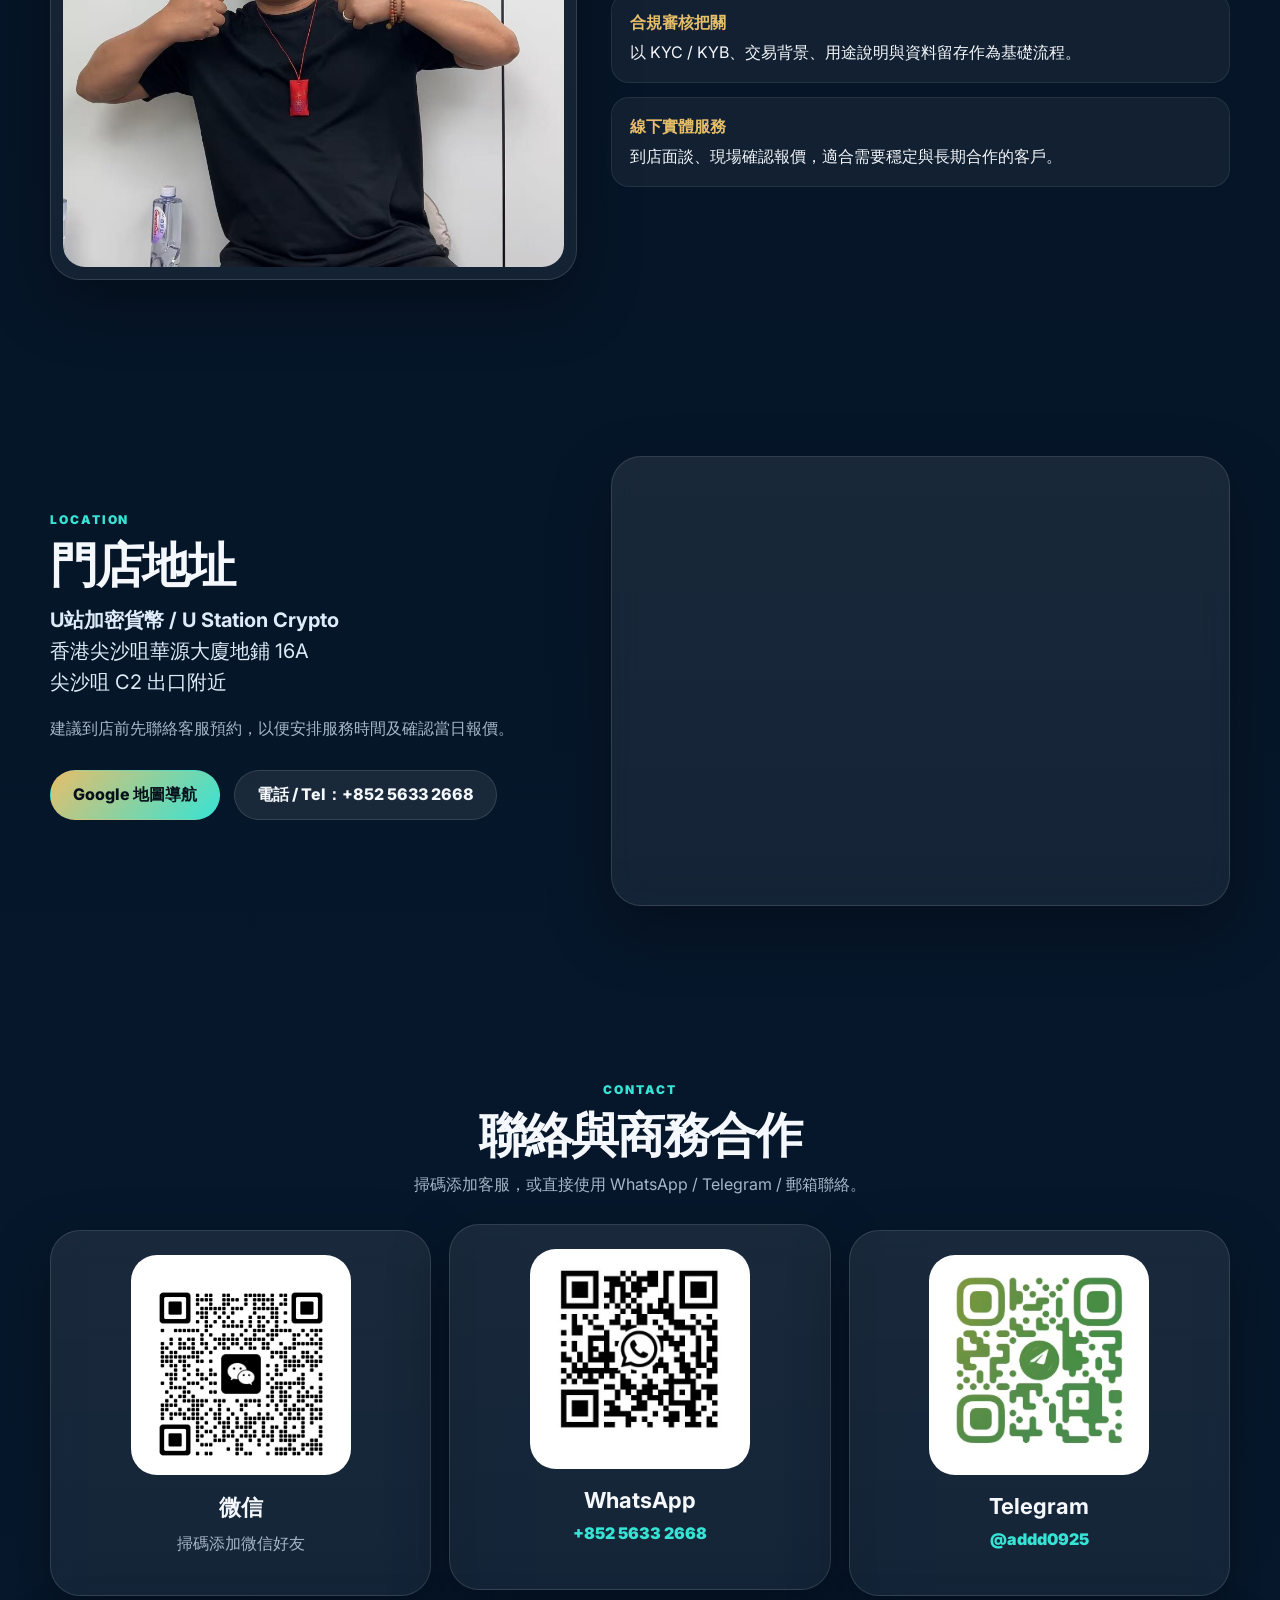
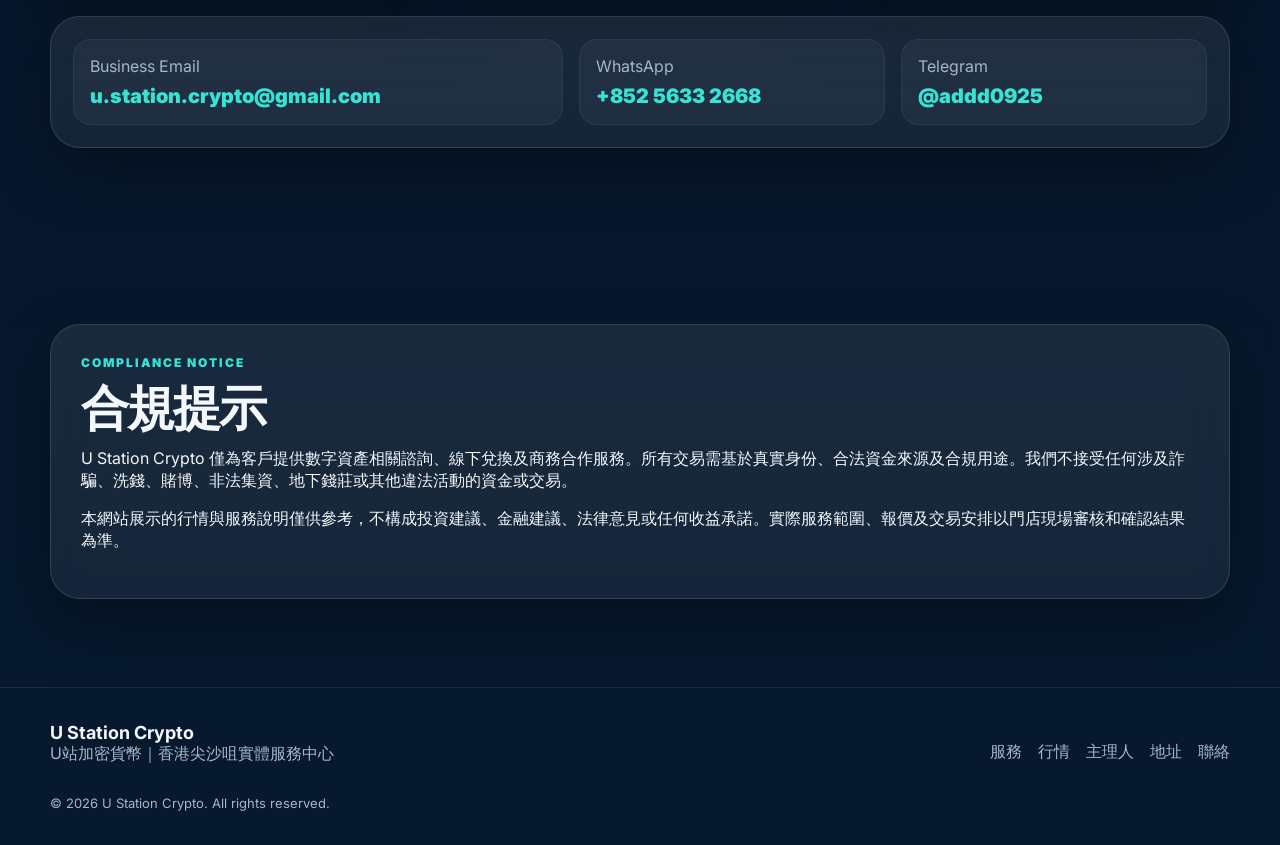
==== commit 9c2b2968: "Add files via upload" ====
--- a/index.html
+++ b/index.html
@@ -3,8 +3,7 @@
 <head>
   <meta charset="UTF-8" />
   <meta name="viewport" content="width=device-width, initial-scale=1.0" />
-  <meta name="description" content="U Station Crypto｜香港尖沙咀實體加密貨幣服務中心，提供穩定幣、BTC、ETH 與 HKD、USD、EUR 等法幣之間的線下諮詢、回收及出售服務。" />
-  <meta name="keywords" content="U Station Crypto, U站加密貨幣, 香港加密貨幣, 尖沙咀OTC, USDT, BTC, ETH, HKD, USD, EUR" />
+  <meta name="description" content="U Station Crypto｜香港尖沙咀實體加密貨幣服務中心。" />
   <title>U Station Crypto｜U站加密貨幣</title>
   <link rel="preconnect" href="https://fonts.googleapis.com">
   <link rel="preconnect" href="https://fonts.gstatic.com" crossorigin>
@@ -12,12 +11,15 @@
   <link rel="stylesheet" href="style.css" />
 </head>
 <body>
-  <div class="bg-grid" aria-hidden="true"></div>
+  <div class="bg-orb orb-a"></div>
+  <div class="bg-orb orb-b"></div>
+  <div class="bg-grid"></div>
+
   <header class="site-header">
-    <div class="container nav-wrap">
-      <a class="brand" href="#home" aria-label="U Station Crypto Home">
+    <div class="container nav-row">
+      <a class="brand" href="#home">
         <span class="brand-mark">U</span>
-        <span>
+        <span class="brand-text">
           <strong>U Station Crypto</strong>
           <small>U站加密貨幣</small>
         </span>
@@ -25,13 +27,13 @@
 
       <button class="nav-toggle" aria-label="Open menu" aria-expanded="false">☰</button>
 
-      <nav class="main-nav" aria-label="Main navigation">
+      <nav class="main-nav">
         <a href="#services">服務</a>
         <a href="#market">行情</a>
         <a href="#founder">主理人</a>
         <a href="#location">門店</a>
         <a href="#contact">聯絡</a>
-        <a class="nav-cta" href="https://wa.me/85256332668" target="_blank" rel="noopener">WhatsApp</a>
+        <a class="nav-btn" href="https://wa.me/85256332668" target="_blank" rel="noopener">WhatsApp</a>
       </nav>
     </div>
   </header>
@@ -42,134 +44,127 @@
         <div class="hero-copy">
           <p class="eyebrow">Hong Kong · Tsim Sha Tsui · Physical Store</p>
           <h1>香港尖沙咀實體<br><span>加密貨幣服務中心</span></h1>
-          <p class="hero-lead">
-            U Station Crypto 位於尖沙咀華源大廈地鋪 16A，提供現金、法幣與穩定幣之間的線下諮詢、回收及出售服務，適合個人客戶、商務客戶及長期合作需求。
-          </p>
+          <p class="hero-desc">U Station Crypto 位於香港尖沙咀華源大廈地鋪 16A，提供線下諮詢、數字資產回收及出售、現金業務與法幣 / 穩定幣雙向服務，適合個人客戶、商務客戶及長期合作需求。</p>
+
           <div class="hero-actions">
             <a class="btn btn-primary" href="https://wa.me/85256332668" target="_blank" rel="noopener">WhatsApp 預約</a>
             <a class="btn btn-secondary" href="https://t.me/addd0925" target="_blank" rel="noopener">Telegram 聯絡</a>
             <a class="btn btn-ghost" href="#location">導航到店</a>
           </div>
-          <div class="trust-row" aria-label="service highlights">
-            <span>實體門店</span>
-            <span>現場報價</span>
-            <span>多幣種支持</span>
+
+          <div class="hero-badges">
+            <span>尖沙咀實體門店</span>
+            <span>線下現場報價</span>
+            <span>多幣種服務</span>
             <span>合規資料審核</span>
           </div>
         </div>
 
-        <aside class="hero-visual" aria-label="Store preview and highlights">
-          <div class="store-preview">
-            <img src="images/storefront.jpg" alt="U Station Crypto 尖沙咀實體門店" />
-            <div class="store-preview-card">
-              <strong>U站加密貨幣</strong>
-              <span>Crypto Exchange Station</span>
-              <p>尖沙咀 C2 出口附近｜華源大廈地鋪 16A</p>
-            </div>
-          </div>
-          <div class="quick-stats">
-            <div><strong>現金業務</strong><span>現金 / 穩定幣 / 主流幣</span></div>
-            <div><strong>法幣業務</strong><span>穩定幣 / 法幣 雙向服務</span></div>
-            <div><strong>商務通道</strong><span>HashKey · Epay</span></div>
-          </div>
-        </aside>
+        <div class="hero-card glass-card">
+          <div class="hero-image-wrap">
+            <img src="images/storefront.jpg" alt="U Station Crypto 香港尖沙咀門店" />
+          </div>
+          <div class="hero-card-content">
+            <div class="hero-card-top">
+              <div>
+                <h3>U站加密貨幣</h3>
+                <p>Crypto Exchange Station</p>
+              </div>
+              <span class="mini-pill">實體門店</span>
+            </div>
+            <div class="hero-mini-grid">
+              <div><strong>現金業務</strong><span>現金 / 穩定幣 / 主流幣</span></div>
+              <div><strong>法幣業務</strong><span>法幣 / 穩定幣 雙向服務</span></div>
+              <div><strong>商務通道</strong><span>HashKey · Epay</span></div>
+            </div>
+          </div>
+        </div>
       </div>
     </section>
 
     <section class="section market-section" id="market">
-      <div class="container market-grid">
-        <aside class="hero-card" aria-label="Market price cards">
-          <div class="card-header">
-            <div>
-              <p class="eyebrow">Live Market</p>
-              <h2>實時市場參考價</h2>
-            </div>
-            <span class="live-dot">LIVE</span>
-          </div>
-
-          <div class="price-list">
-            <article class="price-card">
-              <div class="coin-info"><strong>Bitcoin</strong><span>BTC / USD</span></div>
-              <div class="quote-grid">
-                <div><span>實時價</span><strong class="price-value" id="btc-price">Loading...</strong></div>
-                <div><span>買入價 +3%</span><strong class="price-value quote-buy" id="btc-buy-price">Loading...</strong></div>
-                <div><span>賣出價 -3%</span><strong class="price-value quote-sell" id="btc-sell-price">Loading...</strong></div>
-              </div>
-            </article>
-            <article class="price-card">
-              <div class="coin-info"><strong>Ethereum</strong><span>ETH / USD</span></div>
-              <div class="quote-grid">
-                <div><span>實時價</span><strong class="price-value" id="eth-price">Loading...</strong></div>
-                <div><span>買入價 +3%</span><strong class="price-value quote-buy" id="eth-buy-price">Loading...</strong></div>
-                <div><span>賣出價 -3%</span><strong class="price-value quote-sell" id="eth-sell-price">Loading...</strong></div>
-              </div>
-            </article>
-          </div>
-          <p class="market-note">價格資料由第三方公開行情接口提供，僅供參考；實際交易價格以門店現場確認報價為準。</p>
-          <p class="updated" id="updated-time">更新中...</p>
-        </aside>
-
-        <div class="quote-panel">
-          <div class="quote-rule-card">
-            <p class="eyebrow">Quote Logic</p>
-            <h3>報價邏輯</h3>
-            <div class="logic-items">
-              <div><strong>買入價</strong><span>實時價格 + 3%</span></div>
-              <div><strong>賣出價</strong><span>實時價格 - 3%</span></div>
-              <div><strong>最終價格</strong><span>以門店現場確認為準</span></div>
-            </div>
-          </div>
-          <div class="mini-banner">
-            <span>支持</span>
-            <strong>USDT · USDC · BTC · ETH · HKD · USD · EUR</strong>
-          </div>
-        </div>
-      </div>
-    </section>
-
-    <section class="section logos-strip" aria-label="Supported assets">
-      <div class="container coin-strip">
-        <span>USDT</span><span>USDC</span><span>BTC</span><span>ETH</span><span>HKD</span><span>USD</span><span>EUR</span>
-      </div>
-    </section>
-
-    <section class="section" id="services">
+      <div class="container market-wrap glass-card">
+        <div class="section-head market-head">
+          <div>
+            <p class="eyebrow">Live Market</p>
+            <h2>實時市場參考價</h2>
+          </div>
+          <span class="live-tag">LIVE</span>
+        </div>
+
+        <div class="market-grid">
+          <article class="price-card">
+            <div class="coin-title">
+              <strong>Bitcoin</strong>
+              <span>BTC / USD</span>
+            </div>
+            <div class="quote-list">
+              <div><label>實時價</label><strong id="btc-price">Loading...</strong></div>
+              <div><label>買入價 +3%</label><strong id="btc-buy-price" class="buy-text">Loading...</strong></div>
+              <div><label>賣出價 -3%</label><strong id="btc-sell-price" class="sell-text">Loading...</strong></div>
+            </div>
+          </article>
+
+          <article class="price-card">
+            <div class="coin-title">
+              <strong>Ethereum</strong>
+              <span>ETH / USD</span>
+            </div>
+            <div class="quote-list">
+              <div><label>實時價</label><strong id="eth-price">Loading...</strong></div>
+              <div><label>買入價 +3%</label><strong id="eth-buy-price" class="buy-text">Loading...</strong></div>
+              <div><label>賣出價 -3%</label><strong id="eth-sell-price" class="sell-text">Loading...</strong></div>
+            </div>
+          </article>
+        </div>
+
+        <div class="market-bottom">
+          <div class="quote-logic">
+            <div><strong>報價邏輯</strong><span>買入價 = 實時價 +3%</span></div>
+            <div><strong>實際成交</strong><span>以門店現場最終確認報價為準</span></div>
+          </div>
+          <p class="market-note">價格資料由第三方公開行情接口提供，僅供參考；實際交易價格以門店現場確認報價為準。<br><span id="updated-time">更新中...</span></p>
+        </div>
+      </div>
+    </section>
+
+    <section class="section services-section" id="services">
       <div class="container">
-        <div class="section-heading compact-heading">
-          <p class="eyebrow">Services</p>
+        <div class="section-head centered">
+          <p class="eyebrow">Core Services</p>
           <h2>核心服務</h2>
-          <p>按實際業務場景分為「現金業務」與「法幣業務」，讓客戶更容易理解服務範圍。</p>
-        </div>
-
-        <div class="service-split">
-          <article class="service-panel">
-            <div class="service-panel-head">
-              <span class="service-tag">01</span>
+          <p>按實際使用場景，清晰分為「現金業務」與「法幣業務」。</p>
+        </div>
+
+        <div class="services-grid">
+          <article class="service-column glass-card">
+            <div class="service-title-row">
+              <span class="num-badge">01</span>
               <div>
                 <h3>現金業務</h3>
-                <p>適合需要面對面確認、現場報價與線下交收的客戶。</p>
+                <p>適合需要線下現場確認、面對面交收及現場報價的客戶。</p>
               </div>
             </div>
-            <div class="service-list">
+            <div class="service-items">
               <div class="service-item"><strong>現金 / 穩定幣</strong><span>支持現金買入穩定幣，或將穩定幣回收為現金。</span></div>
-              <div class="service-item"><strong>主流幣種回收</strong><span>支持 USDT、USDC、BTC、ETH 等主流數字資產回收。</span></div>
-              <div class="service-item"><strong>主流幣種出售</strong><span>提供穩定幣及主流加密貨幣出售服務，現場確認報價。</span></div>
-              <div class="service-item"><strong>到店交收</strong><span>預約到店、核實需求、現場完成交收與服務確認。</span></div>
-            </div>
-          </article>
-
-          <article class="service-panel accent-panel">
-            <div class="service-panel-head">
-              <span class="service-tag">02</span>
+              <div class="service-item"><strong>主流幣種回收</strong><span>支持穩定幣與主流數字資產的回收服務。</span></div>
+              <div class="service-item"><strong>主流幣種出售</strong><span>支持主流數字資產出售，現場確認報價與安排。</span></div>
+              <div class="service-item"><strong>到店交收</strong><span>預約到店、確認需求、現場完成交收與服務確認。</span></div>
+            </div>
+          </article>
+
+          <article class="service-column glass-card service-accent">
+            <div class="service-title-row">
+              <span class="num-badge">02</span>
               <div>
                 <h3>法幣業務</h3>
-                <p>重點為雙向法幣 / 穩定幣業務及商務合作場景。</p>
+                <p>重點為法幣 / 穩定幣雙向業務與商務合作場景。</p>
               </div>
             </div>
-            <div class="service-list">
-              <div class="service-item highlight-item"><strong>穩定幣 / 法幣業務</strong><span>支持 USDT / USDC 兌換 HKD、USD、EUR 等法幣，適合跨境商務、旅行及資金安排。</span></div>
-              <div class="service-item highlight-item"><strong>法幣 / 穩定幣業務</strong><span>支持合規來源法幣兌換穩定幣，交易前需完成身份、用途及資金來源確認。</span></div>
-              <div class="service-item"><strong>多幣種服務</strong><span>支持 HKD、USD、EUR 等常用法幣與主流穩定幣雙向處理。</span></div>
+            <div class="service-items">
+              <div class="service-item highlight"><strong>穩定幣 / 法幣業務</strong><span>支持穩定幣兌換 HKD、USD、EUR 等法幣，適合跨境商務、旅行及資金安排。</span></div>
+              <div class="service-item highlight"><strong>法幣 / 穩定幣業務</strong><span>支持合規來源法幣兌換穩定幣，交易前需完成身份、用途及資金來源確認。</span></div>
+              <div class="service-item"><strong>多幣種服務</strong><span>支持 HKD、USD、EUR 等常用法幣與穩定幣雙向處理。</span></div>
               <div class="service-item"><strong>HashKey / Epay 商務通道</strong><span>可根據客戶業務需求提供長期、穩定、可溝通的商務合作方案。</span></div>
             </div>
           </article>
@@ -177,97 +172,69 @@
       </div>
     </section>
 
-    <section class="section dark-section" id="process">
-      <div class="container process-grid">
-        <div>
-          <p class="eyebrow">How It Works</p>
-          <h2>到店流程</h2>
-          <p class="muted">為保障雙方安全及合規要求，建議提前預約，現場確認報價、身份及交易用途。</p>
-        </div>
-        <div class="steps">
-          <div class="step"><span>1</span><p>通過微信、WhatsApp、Telegram 或郵箱聯絡預約</p></div>
-          <div class="step"><span>2</span><p>確認服務類型、幣種、金額範圍及到店時間</p></div>
-          <div class="step"><span>3</span><p>到尖沙咀華源大廈地鋪 16A 現場面談</p></div>
-          <div class="step"><span>4</span><p>完成身份、用途、資金來源確認後執行交易</p></div>
-        </div>
-      </div>
-    </section>
-
-    <section class="section" id="founder">
+    <section class="section founder-section" id="founder">
       <div class="container founder-grid">
-        <div class="founder-photo-card">
+        <div class="founder-photo glass-card">
           <img src="images/founder.jpg" alt="U Station Crypto 主理人" />
         </div>
         <div class="founder-copy">
           <p class="eyebrow">Founder Profile</p>
           <h2>主理人 IP｜多年專注資金業務</h2>
-          <p class="founder-lead">U Station Crypto 由長期深耕跨境資金、數字資產與線下服務場景的主理人負責，重視交易前溝通、資金來源確認、合規資料留存與風控審核。</p>
-          <div class="profile-points">
-            <div><strong>多年資金業務經驗</strong><span>熟悉跨境商務、外貿客戶及多幣種結算場景。</span></div>
-            <div><strong>合規審計官式把關</strong><span>以 KYC/KYB、交易背景、資金來源、用途說明與憑證留存作為基礎流程。</span></div>
-            <div><strong>線下實體服務</strong><span>到店面談、現場確認報價，適合需要長期穩定合作的客戶。</span></div>
-          </div>
-          <p class="fineprint">說明：本頁介紹為服務能力展示，不構成金融、法律、投資建議或任何監管牌照聲明。</p>
-        </div>
-      </div>
-    </section>
-
-    <section class="section" id="why">
-      <div class="container split">
-        <div>
-          <p class="eyebrow">Why Choose Us</p>
-          <h2>為什麼選擇 U Station Crypto</h2>
-          <p>我們更重視長期合作、清晰溝通和線下可信任感。網站只作服務介紹與預約入口，實際交易需以門店現場審核與確認為準。</p>
-        </div>
-        <div class="feature-list">
-          <div><strong>香港實體門店</strong><span>尖沙咀核心地段，面對面溝通更安心。</span></div>
-          <div><strong>現金 + 法幣雙業務</strong><span>按需求提供清晰的服務分類與對應場景。</span></div>
-          <div><strong>清晰報價</strong><span>行情公開參考，交易前現場確認最終報價。</span></div>
-          <div><strong>商務合作</strong><span>適合跨境商務、外貿及長期合作需求。</span></div>
+          <p class="founder-lead">主理人長期深耕跨境資金、數字資產與線下服務場景，重視交易前溝通、資料審核、資金來源確認與風控把關，強調長期合作與線下可信任感。</p>
+          <div class="founder-points">
+            <div><strong>多年專注資金業務</strong><span>熟悉跨境商務、外貿客戶及多幣種結算場景。</span></div>
+            <div><strong>合規審核把關</strong><span>以 KYC / KYB、交易背景、用途說明與資料留存作為基礎流程。</span></div>
+            <div><strong>線下實體服務</strong><span>到店面談、現場確認報價，適合需要穩定與長期合作的客戶。</span></div>
+          </div>
         </div>
       </div>
     </section>
 
     <section class="section location-section" id="location">
       <div class="container location-grid">
-        <div>
+        <div class="location-copy">
           <p class="eyebrow">Location</p>
           <h2>門店地址</h2>
           <p class="address"><strong>U站加密貨幣 / U Station Crypto</strong><br>香港尖沙咀華源大廈地鋪 16A<br>尖沙咀 C2 出口附近</p>
-          <p class="muted">建議到店前先聯絡客服預約，以便安排服務時間及確認當日報價。</p>
-          <div class="hero-actions"><a class="btn btn-primary" target="_blank" rel="noopener" href="https://www.google.com/maps/search/?api=1&query=%E9%A6%99%E6%B8%AF%E5%B0%96%E6%B2%99%E5%92%80%E8%8F%AF%E6%BA%90%E5%A4%A7%E5%BB%88%E5%9C%B0%E9%8B%AA16A">Google 地圖導航</a><a class="btn btn-secondary" href="tel:+85256332668">電話 / Tel：+852 5633 2668</a></div>
-        </div>
-        <div class="map-card"><iframe title="U Station Crypto Google Map" src="https://www.google.com/maps?q=%E9%A6%99%E6%B8%AF%E5%B0%96%E6%B2%99%E5%92%80%E8%8F%AF%E6%BA%90%E5%A4%A7%E5%BB%88%E5%9C%B0%E9%8B%AA16A&output=embed" loading="lazy" referrerpolicy="no-referrer-when-downgrade"></iframe></div>
+          <p class="location-note">建議到店前先聯絡客服預約，以便安排服務時間及確認當日報價。</p>
+          <div class="hero-actions">
+            <a class="btn btn-primary" href="https://www.google.com/maps/search/?api=1&query=%E9%A6%99%E6%B8%AF%E5%B0%96%E6%B2%99%E5%92%80%E8%8F%AF%E6%BA%90%E5%A4%A7%E5%BB%88%E5%9C%B0%E9%8B%AA16A" target="_blank" rel="noopener">Google 地圖導航</a>
+            <a class="btn btn-secondary" href="tel:+85256332668">電話 / Tel：+852 5633 2668</a>
+          </div>
+        </div>
+        <div class="map-card glass-card">
+          <iframe title="U Station Crypto Google Map" src="https://www.google.com/maps?q=%E9%A6%99%E6%B8%AF%E5%B0%96%E6%B2%99%E5%92%80%E8%8F%AF%E6%BA%90%E5%A4%A7%E5%BB%88%E5%9C%B0%E9%8B%AA16A&output=embed" loading="lazy" referrerpolicy="no-referrer-when-downgrade"></iframe>
+        </div>
       </div>
     </section>
 
     <section class="section contact-section" id="contact">
       <div class="container">
-        <div class="section-heading compact-heading">
+        <div class="section-head centered">
           <p class="eyebrow">Contact</p>
           <h2>聯絡與商務合作</h2>
           <p>掃碼添加客服，或直接使用 WhatsApp / Telegram / 郵箱聯絡。</p>
         </div>
 
         <div class="contact-grid">
-          <article class="qr-card">
-            <div class="qr-image-wrap"><img src="images/wechat-qr.png" alt="U Station Crypto 微信 QR code"></div>
+          <article class="contact-card glass-card">
+            <div class="qr-box"><img src="images/wechat-qr.png" alt="微信二維碼"></div>
             <h3>微信</h3>
             <p>掃碼添加微信好友</p>
           </article>
-          <article class="qr-card featured-qr">
-            <div class="qr-image-wrap"><img src="images/whatsapp-qr.png" alt="U Station Crypto WhatsApp QR code"></div>
+          <article class="contact-card glass-card featured-contact">
+            <div class="qr-box"><img src="images/whatsapp-qr.png" alt="WhatsApp 二維碼"></div>
             <h3>WhatsApp</h3>
             <p><a href="https://wa.me/85256332668" target="_blank" rel="noopener">+852 5633 2668</a></p>
           </article>
-          <article class="qr-card">
-            <div class="qr-image-wrap"><img src="images/telegram-qr.png" alt="U Station Crypto Telegram QR code"></div>
+          <article class="contact-card glass-card">
+            <div class="qr-box"><img src="images/telegram-qr.png" alt="Telegram 二維碼"></div>
             <h3>Telegram</h3>
             <p><a href="https://t.me/addd0925" target="_blank" rel="noopener">@addd0925</a></p>
           </article>
         </div>
 
-        <div class="contact-ribbon">
+        <div class="contact-strip glass-card">
           <div>
             <span>Business Email</span>
             <strong><a href="mailto:u.station.crypto@gmail.com">u.station.crypto@gmail.com</a></strong>
@@ -284,8 +251,8 @@
       </div>
     </section>
 
-    <section class="section compliance-section" id="compliance">
-      <div class="container compliance-card">
+    <section class="section compliance-section">
+      <div class="container compliance-card glass-card">
         <p class="eyebrow">Compliance Notice</p>
         <h2>合規提示</h2>
         <p>U Station Crypto 僅為客戶提供數字資產相關諮詢、線下兌換及商務合作服務。所有交易需基於真實身份、合法資金來源及合規用途。我們不接受任何涉及詐騙、洗錢、賭博、非法集資、地下錢莊或其他違法活動的資金或交易。</p>
@@ -295,12 +262,22 @@
   </main>
 
   <footer class="site-footer">
-    <div class="container footer-grid">
-      <div><strong>U Station Crypto</strong><p>U站加密貨幣｜香港尖沙咀實體服務中心</p></div>
-      <div class="footer-links"><a href="#services">服務</a><a href="#market">行情</a><a href="#founder">主理人</a><a href="#location">地址</a><a href="#contact">聯絡</a></div>
+    <div class="container footer-row">
+      <div>
+        <strong>U Station Crypto</strong>
+        <p>U站加密貨幣｜香港尖沙咀實體服務中心</p>
+      </div>
+      <div class="footer-links">
+        <a href="#services">服務</a>
+        <a href="#market">行情</a>
+        <a href="#founder">主理人</a>
+        <a href="#location">地址</a>
+        <a href="#contact">聯絡</a>
+      </div>
     </div>
     <div class="container copyright">© <span id="year"></span> U Station Crypto. All rights reserved.</div>
   </footer>
+
   <script src="script.js"></script>
 </body>
 </html>
--- a/style.css
+++ b/style.css
@@ -1,236 +1,146 @@
+
 :root {
-  --bg: #04101f;
-  --bg-soft: #0b1730;
-  --panel: rgba(255, 255, 255, 0.07);
-  --panel-strong: rgba(255, 255, 255, 0.1);
-  --line: rgba(255, 255, 255, 0.12);
-  --text: #f5f7fb;
-  --muted: #a8b8cc;
-  --gold: #e7bd67;
-  --cyan: #38e6d2;
-  --shadow: 0 24px 60px rgba(0, 0, 0, 0.35);
+  --bg: #051224;
+  --bg2: #0a1d35;
+  --text: #f4f7fb;
+  --muted: #a7b6c8;
+  --gold: #e6be6a;
+  --cyan: #37e3d4;
+  --line: rgba(255,255,255,.12);
+  --glass: rgba(255,255,255,.06);
+  --glass-2: rgba(255,255,255,.08);
+  --shadow: 0 24px 60px rgba(0,0,0,.34);
 }
-* { box-sizing: border-box; }
-html { scroll-behavior: smooth; }
-body {
-  margin: 0;
-  color: var(--text);
-  font-family: "Inter", system-ui, sans-serif;
-  background:
-    radial-gradient(circle at 8% 10%, rgba(56, 230, 210, 0.18), transparent 28%),
-    radial-gradient(circle at 92% 14%, rgba(231, 189, 103, 0.14), transparent 26%),
-    radial-gradient(circle at 20% 82%, rgba(76, 106, 255, 0.12), transparent 30%),
-    radial-gradient(circle at 85% 78%, rgba(56, 230, 210, 0.12), transparent 24%),
-    linear-gradient(180deg, #030d1a 0%, #07172b 100%);
-  min-height: 100vh;
+*{box-sizing:border-box}
+html{scroll-behavior:smooth}
+body{
+  margin:0;
+  color:var(--text);
+  font-family:"Inter",system-ui,sans-serif;
+  background:linear-gradient(180deg,#04101d 0%,#07192f 100%);
+  min-height:100vh;
+  overflow-x:hidden;
 }
-body::before, body::after {
-  content: "";
-  position: fixed;
-  inset: auto;
-  width: 420px;
-  height: 420px;
-  border-radius: 50%;
-  filter: blur(90px);
-  opacity: 0.22;
-  pointer-events: none;
-  z-index: -2;
+a{text-decoration:none;color:inherit}
+img{max-width:100%;display:block}
+p,h1,h2,h3{margin-top:0}
+.container{width:min(100% - 40px, 1180px);margin:0 auto;position:relative;z-index:2}
+.section{padding:88px 0;position:relative}
+.bg-grid{position:fixed;inset:0;pointer-events:none;z-index:0;background-image:linear-gradient(rgba(255,255,255,.03) 1px,transparent 1px),linear-gradient(90deg,rgba(255,255,255,.03) 1px,transparent 1px);background-size:44px 44px;mask-image:linear-gradient(180deg,rgba(0,0,0,.35),transparent 100%)}
+.bg-orb{position:fixed;border-radius:50%;filter:blur(85px);pointer-events:none;z-index:0;opacity:.22}
+.orb-a{width:360px;height:360px;left:-100px;top:140px;background:#17cbe0}
+.orb-b{width:420px;height:420px;right:-120px;top:520px;background:#e0b65a}
+.glass-card{background:linear-gradient(180deg,var(--glass-2),var(--glass));border:1px solid var(--line);box-shadow:var(--shadow);border-radius:30px;backdrop-filter:blur(14px)}
+.eyebrow{margin:0 0 12px;color:var(--cyan);font-size:12px;font-weight:900;letter-spacing:.16em;text-transform:uppercase}
+.section-head h2,h2{font-size:clamp(32px,4vw,48px);line-height:1.08;letter-spacing:-.04em;margin-bottom:14px}
+.section-head p:not(.eyebrow), .hero-desc, .founder-lead, .service-title-row p, .service-item span, .market-note, .location-note, .contact-card p, .contact-strip span, .footer-row p {color:var(--muted)}
+.centered{text-align:center;max-width:760px;margin:0 auto 34px}
+.site-header{position:sticky;top:0;z-index:30;background:rgba(4,16,29,.8);backdrop-filter:blur(14px);border-bottom:1px solid rgba(255,255,255,.06)}
+.nav-row{min-height:82px;display:flex;justify-content:space-between;align-items:center;gap:20px}
+.brand{display:flex;align-items:center;gap:14px}
+.brand-mark{width:48px;height:48px;border-radius:16px;display:grid;place-items:center;background:linear-gradient(135deg,var(--gold),var(--cyan));color:#08131f;font-size:24px;font-weight:900}
+.brand-text strong{display:block;font-size:18px}
+.brand-text small{display:block;color:var(--muted);font-size:12px}
+.main-nav{display:flex;align-items:center;gap:24px}
+.main-nav a{font-weight:700;color:#c9d6e4}
+.main-nav a:hover{color:var(--cyan)}
+.nav-btn{padding:11px 18px;border:1px solid rgba(55,227,212,.35);border-radius:999px;background:rgba(55,227,212,.08)}
+.nav-toggle{display:none;background:transparent;border:0;color:var(--text);font-size:28px}
+.hero{padding-top:92px}
+.hero-grid{display:grid;grid-template-columns:1.02fr .98fr;gap:34px;align-items:center}
+h1{font-size:clamp(40px,7vw,78px);line-height:.96;letter-spacing:-.07em;margin-bottom:20px}
+h1 span{color:var(--gold)}
+.hero-desc{font-size:18px;max-width:640px}
+.hero-actions{display:flex;gap:14px;flex-wrap:wrap;margin:30px 0}
+.btn{min-height:50px;padding:0 22px;border-radius:999px;display:inline-flex;align-items:center;justify-content:center;font-weight:800;border:1px solid transparent}
+.btn-primary{color:#07111c;background:linear-gradient(135deg,var(--gold),var(--cyan))}
+.btn-secondary{background:rgba(255,255,255,.08);border-color:var(--line)}
+.btn-ghost{background:transparent;border-color:var(--line)}
+.hero-badges{display:flex;gap:10px;flex-wrap:wrap}
+.hero-badges span{padding:8px 14px;border-radius:999px;background:rgba(255,255,255,.06);border:1px solid var(--line);color:#dbe7f4;font-size:13px}
+.hero-card{padding:12px;overflow:hidden}
+.hero-image-wrap img{height:420px;width:100%;object-fit:cover;border-radius:22px}
+.hero-card-content{padding:18px 12px 10px}
+.hero-card-top{display:flex;justify-content:space-between;align-items:flex-start;gap:16px;margin-bottom:18px}
+.hero-card-top h3{font-size:28px;margin-bottom:6px}
+.hero-card-top p{margin:0;color:var(--muted);text-transform:uppercase;letter-spacing:.08em;font-size:13px}
+.mini-pill{padding:7px 12px;border-radius:999px;background:rgba(55,227,212,.1);color:var(--cyan);font-size:12px;font-weight:900}
+.hero-mini-grid{display:grid;grid-template-columns:repeat(3,1fr);gap:12px}
+.hero-mini-grid div{padding:16px;border-radius:18px;background:rgba(255,255,255,.04);border:1px solid rgba(255,255,255,.08)}
+.hero-mini-grid strong{display:block;color:var(--gold);margin-bottom:7px;font-size:15px}
+.hero-mini-grid span{color:var(--muted);font-size:13px;line-height:1.5}
+.market-wrap{padding:30px}
+.market-head{display:flex;justify-content:space-between;align-items:flex-start;gap:18px;margin-bottom:22px}
+.live-tag{padding:8px 13px;border-radius:999px;background:var(--cyan);color:#07111d;font-size:12px;font-weight:900}
+.market-grid{display:grid;grid-template-columns:repeat(2,1fr);gap:18px}
+.price-card{padding:22px;border-radius:24px;background:rgba(0,0,0,.18);border:1px solid rgba(255,255,255,.08)}
+.coin-title{margin-bottom:16px}
+.coin-title strong{display:block;font-size:26px;margin-bottom:6px}
+.coin-title span{color:var(--muted);font-size:14px}
+.quote-list{display:grid;gap:12px}
+.quote-list div{padding:14px 16px;border-radius:18px;background:rgba(255,255,255,.04);border:1px solid rgba(255,255,255,.06)}
+.quote-list label{display:block;color:var(--muted);font-size:13px;margin-bottom:8px}
+.quote-list strong{font-size:28px;color:var(--gold)}
+.quote-list .buy-text{color:var(--cyan)}
+.quote-list .sell-text{color:#f3c76d}
+.market-bottom{display:flex;justify-content:space-between;gap:24px;align-items:flex-end;margin-top:20px;flex-wrap:wrap}
+.quote-logic{display:flex;gap:12px;flex-wrap:wrap}
+.quote-logic div{padding:14px 16px;border-radius:18px;background:rgba(255,255,255,.04);border:1px solid rgba(255,255,255,.06)}
+.quote-logic strong{display:block;color:var(--gold);margin-bottom:6px}
+.services-grid{display:grid;grid-template-columns:repeat(2,1fr);gap:20px}
+.service-column{padding:28px}
+.service-accent{background:linear-gradient(180deg,rgba(55,227,212,.10),rgba(255,255,255,.05))}
+.service-title-row{display:flex;gap:16px;align-items:flex-start;margin-bottom:22px}
+.num-badge{min-width:52px;height:52px;border-radius:18px;background:rgba(230,190,106,.12);display:grid;place-items:center;color:var(--gold);font-weight:900}
+.service-title-row h3{font-size:32px;margin-bottom:8px}
+.service-items{display:grid;gap:14px}
+.service-item{padding:18px;border-radius:18px;background:rgba(255,255,255,.05);border:1px solid rgba(255,255,255,.08)}
+.service-item strong{display:block;margin-bottom:8px;font-size:18px}
+.service-item.highlight{border-color:rgba(55,227,212,.24);background:linear-gradient(135deg,rgba(55,227,212,.08),rgba(255,255,255,.04))}
+.founder-grid,.location-grid{display:grid;grid-template-columns:.92fr 1.08fr;gap:34px;align-items:center}
+.founder-photo{padding:12px}
+.founder-photo img{width:100%;height:620px;object-fit:cover;object-position:center;border-radius:22px}
+.founder-lead{font-size:18px;margin-bottom:22px}
+.founder-points{display:grid;gap:14px}
+.founder-points div{padding:18px;border-radius:18px;background:rgba(255,255,255,.05);border:1px solid rgba(255,255,255,.08)}
+.founder-points strong{display:block;color:var(--gold);margin-bottom:8px}
+.address{font-size:20px;line-height:1.55;color:#deebf8}
+.map-card{padding:12px;overflow:hidden}
+.map-card iframe{width:100%;min-height:420px;border:0;border-radius:22px}
+.contact-grid{display:grid;grid-template-columns:repeat(3,1fr);gap:18px;margin-bottom:20px}
+.contact-card{padding:24px;text-align:center}
+.featured-contact{transform:translateY(-6px)}
+.qr-box{width:220px;height:220px;padding:12px;border-radius:26px;background:#fff;margin:0 auto 18px;display:grid;place-items:center}
+.qr-box img{width:100%;height:100%;object-fit:contain;border-radius:14px}
+.contact-card h3{font-size:22px;margin-bottom:10px}
+.contact-card a, .contact-strip a{color:var(--cyan);font-weight:900}
+.contact-strip{padding:22px;display:grid;grid-template-columns:1.6fr 1fr 1fr;gap:16px}
+.contact-strip div{padding:16px;border-radius:18px;background:rgba(255,255,255,.04);border:1px solid rgba(255,255,255,.06)}
+.contact-strip strong{display:block;margin-top:8px;font-size:20px}
+.compliance-card{padding:30px}
+.site-footer{padding:34px 0;border-top:1px solid rgba(255,255,255,.08)}
+.footer-row{display:flex;justify-content:space-between;gap:20px;align-items:center}
+.footer-row strong{display:block;font-size:18px}
+.footer-links{display:flex;gap:16px;flex-wrap:wrap}
+.footer-links a{color:var(--muted)}
+.footer-links a:hover{color:var(--cyan)}
+.copyright{margin-top:14px;color:var(--muted);font-size:13px}
+@media (max-width: 1024px){
+  .hero-grid,.founder-grid,.location-grid,.services-grid,.market-grid{grid-template-columns:1fr}
+  .contact-grid,.contact-strip,.hero-mini-grid{grid-template-columns:1fr}
+  .featured-contact{transform:none}
 }
-body::before { left: -100px; top: 240px; background: #16c7df; }
-body::after { right: -80px; top: 520px; background: #dba74b; }
-.bg-grid {
-  position: fixed;
-  inset: 0;
-  background-image:
-    linear-gradient(rgba(255,255,255,0.03) 1px, transparent 1px),
-    linear-gradient(90deg, rgba(255,255,255,0.03) 1px, transparent 1px);
-  background-size: 48px 48px;
-  mask-image: linear-gradient(180deg, rgba(0,0,0,.45), transparent 90%);
-  pointer-events: none;
-  z-index: -3;
+@media (max-width: 900px){
+  .nav-toggle{display:block}
+  .main-nav{display:none;position:absolute;right:20px;top:74px;left:20px;flex-direction:column;align-items:stretch;padding:18px;border-radius:22px;background:rgba(4,16,29,.96);border:1px solid var(--line)}
+  .main-nav.open{display:flex}
 }
-a { color: inherit; text-decoration: none; }
-img { display: block; max-width: 100%; }
-.container { width: min(100% - 40px, 1180px); margin: 0 auto; }
-.section { padding: 86px 0; position: relative; }
-.site-header {
-  position: sticky;
-  top: 0;
-  z-index: 30;
-  backdrop-filter: blur(16px);
-  background: rgba(4, 16, 31, 0.72);
-  border-bottom: 1px solid rgba(255,255,255,.07);
+@media (max-width: 640px){
+  .container{width:min(100% - 28px,1180px)}
+  .section{padding:72px 0}
+  .hero{padding-top:78px}
+  .hero-card-top{flex-direction:column}
+  .hero-image-wrap img,.founder-photo img{height:auto;max-height:640px}
+  .qr-box{width:200px;height:200px}
+  .footer-row{flex-direction:column;align-items:flex-start}
 }
-.nav-wrap { min-height: 80px; display:flex; align-items:center; justify-content:space-between; gap:20px; }
-.brand { display:flex; align-items:center; gap:14px; }
-.brand-mark {
-  width: 44px; height: 44px; border-radius: 14px;
-  display:grid; place-items:center; color:#06101d; font-weight:900;
-  background: linear-gradient(135deg, var(--gold), var(--cyan));
-}
-.brand strong { display:block; font-size:16px; }
-.brand small { display:block; color: var(--muted); font-size: 12px; }
-.main-nav { display:flex; align-items:center; gap:22px; }
-.main-nav a { color: var(--muted); font-weight: 700; }
-.main-nav a:hover { color: var(--cyan); }
-.nav-cta { padding: 10px 16px; border:1px solid rgba(56,230,210,.35); border-radius:999px; background: rgba(56,230,210,.08); }
-.nav-toggle { display:none; background:transparent; border:0; color:white; font-size:28px; }
-.hero { padding-top: 92px; }
-.hero-grid {
-  display:grid; grid-template-columns: minmax(0, 1.02fr) minmax(350px, .98fr);
-  gap: 42px; align-items:center;
-}
-.hero-copy { position: relative; }
-.eyebrow { margin:0 0 12px; color:var(--cyan); font-size:12px; font-weight:900; letter-spacing:.15em; text-transform:uppercase; }
-h1,h2,h3,p { margin-top:0; }
-h1 { font-size: clamp(40px, 7vw, 78px); line-height: .96; letter-spacing: -.07em; margin-bottom: 22px; }
-h1 span { color: var(--gold); }
-h2 { font-size: clamp(30px, 4vw, 48px); line-height: 1.08; letter-spacing: -.04em; margin-bottom: 16px; }
-h3 { font-size: 24px; margin-bottom: 10px; }
-.hero-lead, .founder-lead { font-size: 18px; color: #d9e4f1; }
-.hero-actions { display:flex; gap:14px; flex-wrap:wrap; margin: 30px 0; }
-.btn { display:inline-flex; align-items:center; justify-content:center; min-height:48px; padding:0 22px; border-radius:999px; font-weight:800; border:1px solid transparent; }
-.btn-primary { color:#07111f; background: linear-gradient(135deg, var(--gold), var(--cyan)); }
-.btn-secondary, .btn-ghost { color:var(--text); border-color:var(--line); background: rgba(255,255,255,.06); }
-.btn-ghost { background: transparent; }
-.trust-row { display:flex; gap:10px; flex-wrap:wrap; }
-.trust-row span, .coin-strip span {
-  border:1px solid var(--line); background: rgba(255,255,255,.06);
-  border-radius:999px; padding:8px 13px; color:#dce7f5; font-size:13px;
-}
-.hero-visual { display:grid; gap:18px; }
-.store-preview, .quick-stats, .hero-card, .service-panel, .map-card, .qr-card, .compliance-card, .founder-photo-card, .quote-rule-card, .contact-ribbon {
-  border:1px solid var(--line);
-  background: linear-gradient(180deg, rgba(255,255,255,.10), rgba(255,255,255,.05));
-  border-radius: 28px;
-  box-shadow: var(--shadow);
-}
-.store-preview { position:relative; overflow:hidden; padding:10px; }
-.store-preview img { width:100%; height:460px; object-fit:cover; border-radius:22px; }
-.store-preview-card {
-  position:absolute; left:24px; right:24px; bottom:24px;
-  padding:18px; border:1px solid rgba(255,255,255,.2);
-  border-radius:20px; background: rgba(7,17,31,.76); backdrop-filter: blur(12px);
-}
-.store-preview-card strong { display:block; font-size:24px; color:var(--gold); }
-.store-preview-card span { display:block; color:#dbe5f3; font-weight:800; text-transform:uppercase; letter-spacing:.08em; }
-.store-preview-card p { margin:8px 0 0; color:var(--muted); }
-.quick-stats { display:grid; grid-template-columns: repeat(3, 1fr); gap:14px; padding:16px; }
-.quick-stats div {
-  padding:18px; border:1px solid rgba(255,255,255,.08); border-radius:20px;
-  background: rgba(255,255,255,.04);
-}
-.quick-stats strong { display:block; color:var(--gold); font-size:15px; margin-bottom:8px; }
-.quick-stats span { color:var(--muted); font-size:13px; line-height:1.4; }
-.market-section { padding-top: 30px; }
-.market-grid { display:grid; grid-template-columns: minmax(0, 1.45fr) minmax(290px, .55fr); gap:18px; align-items:stretch; }
-.hero-card { padding:28px; }
-.card-header { display:flex; justify-content:space-between; align-items:flex-start; gap:20px; margin-bottom:20px; }
-.live-dot { color:#06101d; background:var(--cyan); font-size:12px; font-weight:900; padding:6px 10px; border-radius:999px; }
-.price-list { display:grid; gap:14px; }
-.price-card {
-  padding:18px; display:grid; grid-template-columns: minmax(120px,.8fr) minmax(260px,1.8fr);
-  gap:16px; align-items:center; border-radius:18px; border:1px solid var(--line);
-  background: rgba(0,0,0,.16);
-}
-.price-card strong { display:block; }
-.price-card span { color:var(--muted); font-size:13px; }
-.coin-info strong { color:var(--text); font-size:18px; }
-.quote-grid { display:grid; grid-template-columns: repeat(3, minmax(0,1fr)); gap:12px; text-align:right; }
-.quote-grid div { padding-left:10px; border-left:1px solid rgba(255,255,255,.10); }
-.price-value { font-size:20px; font-weight:900; color:var(--gold); white-space:nowrap; }
-.quote-buy { color: var(--cyan); }
-.quote-sell { color: #f3c76a; }
-.market-note, .updated, .muted, .section-heading p:not(.eyebrow), .service-panel-head p, .service-item span, .feature-list span, .profile-points span, .fineprint, .qr-card p, .contact-ribbon span { color: var(--muted); }
-.market-note { margin:18px 0 8px; font-size:13px; }
-.updated { margin:0; font-size:12px; }
-.quote-panel { display:grid; gap:18px; }
-.quote-rule-card { padding:24px; }
-.logic-items { display:grid; gap:12px; margin-top:18px; }
-.logic-items div { padding:16px; border:1px solid rgba(255,255,255,.08); border-radius:18px; background: rgba(255,255,255,.04); }
-.logic-items strong { display:block; color: var(--gold); margin-bottom:6px; }
-.mini-banner {
-  padding:22px; border:1px dashed rgba(56,230,210,.28);
-  border-radius:24px; background: linear-gradient(135deg, rgba(56,230,210,.12), rgba(231,189,103,.08));
-}
-.mini-banner span { display:block; color: var(--cyan); font-weight:800; margin-bottom:8px; }
-.mini-banner strong { font-size:18px; line-height:1.5; }
-.logos-strip { padding: 22px 0 36px; }
-.coin-strip { display:flex; justify-content:center; flex-wrap:wrap; gap:12px; }
-.coin-strip span { min-width: 88px; text-align:center; font-weight:900; }
-.compact-heading { max-width:760px; margin-bottom: 34px; }
-.service-split { display:grid; grid-template-columns: repeat(2, 1fr); gap:20px; }
-.service-panel { padding:26px; }
-.accent-panel { background: linear-gradient(180deg, rgba(56,230,210,.12), rgba(255,255,255,.05)); }
-.service-panel-head { display:flex; gap:16px; align-items:flex-start; margin-bottom:22px; }
-.service-tag {
-  min-width:48px; height:48px; border-radius:16px; display:grid; place-items:center;
-  background: rgba(231,189,103,.12); color: var(--gold); font-weight:900;
-}
-.service-list { display:grid; gap:14px; }
-.service-item { padding:18px; border:1px solid rgba(255,255,255,.08); border-radius:18px; background: rgba(255,255,255,.04); }
-.service-item strong { display:block; color: var(--text); margin-bottom:7px; font-size:17px; }
-.highlight-item { border-color: rgba(56,230,210,.22); background: linear-gradient(135deg, rgba(56,230,210,.10), rgba(255,255,255,.04)); }
-.dark-section { background: rgba(0,0,0,.22); border-top:1px solid var(--line); border-bottom:1px solid var(--line); }
-.process-grid, .split, .location-grid, .founder-grid { display:grid; grid-template-columns: .9fr 1.1fr; gap:44px; align-items:center; }
-.steps, .feature-list, .profile-points { display:grid; gap:14px; }
-.step, .feature-list div, .profile-points div {
-  display:grid; gap:8px; padding:18px; border:1px solid var(--line);
-  border-radius:18px; background: rgba(255,255,255,.05);
-}
-.step { grid-template-columns: 42px 1fr; align-items:start; }
-.step span {
-  width:42px; height:42px; border-radius:50%; display:grid; place-items:center;
-  background: rgba(231,189,103,.16); color: var(--gold); font-weight:900;
-}
-.step p { margin:0; color:#dce7f5; }
-.feature-list strong, .profile-points strong { color: var(--gold); }
-.founder-photo-card { padding:10px; overflow:hidden; }
-.founder-photo-card img { width:100%; height:620px; object-fit:cover; border-radius:22px; object-position:center; }
-.address { font-size:18px; color:#dce7f5; }
-.map-card { padding:10px; overflow:hidden; }
-.map-card iframe { width:100%; min-height:390px; border:0; border-radius:20px; }
-.contact-grid { display:grid; grid-template-columns: repeat(3, 1fr); gap:18px; margin-bottom:20px; }
-.qr-card { padding:24px; text-align:center; }
-.featured-qr { transform: translateY(-6px); }
-.qr-image-wrap {
-  width:220px; height:220px; margin:0 auto 18px; padding:10px; border-radius:26px;
-  background: #ffffff; display:grid; place-items:center; box-shadow: inset 0 0 0 1px rgba(0,0,0,.04);
-}
-.qr-image-wrap img { width:100%; height:100%; object-fit:contain; border-radius:16px; }
-.qr-card a, .contact-ribbon a { color: var(--cyan); font-weight: 900; }
-.contact-ribbon {
-  padding: 26px; display:grid; grid-template-columns: repeat(3, 1fr); gap: 18px;
-}
-.contact-ribbon div { padding: 12px 16px; border-radius: 18px; background: rgba(255,255,255,.04); border:1px solid rgba(255,255,255,.06); }
-.contact-ribbon strong { display:block; margin-top:8px; font-size:19px; }
-.compliance-card { padding:30px; }
-.site-footer { border-top:1px solid var(--line); padding:34px 0; color:var(--muted); }
-.footer-grid { display:flex; align-items:center; justify-content:space-between; gap:20px; }
-.footer-grid strong { color:var(--text); }
-.footer-links { display:flex; gap:16px; flex-wrap:wrap; }
-.footer-links a:hover { color: var(--cyan); }
-.copyright { margin-top:18px; font-size:13px; }
-@media (max-width: 1024px) {
-  .market-grid, .service-split { grid-template-columns: 1fr; }
-}
-@media (max-width: 940px) {
-  .nav-toggle { display:block; }
-  .main-nav {
-    position:absolute; top:76px; left:20px; right:20px; display:none; flex-direction:column; align-items:stretch;
-    padding:18px; border:1px solid var(--line); border-radius:20px; background: rgba(7,17,31,.96);
-  }
-  .main-nav.open { display:flex; }
-  .hero-grid, .process-grid, .split, .location-grid, .founder-grid { grid-template-columns: 1fr; }
-  .contact-grid, .contact-ribbon, .quick-stats { grid-template-columns: 1fr; }
-  .store-preview img, .founder-photo-card img { height:auto; max-height:620px; }
-}
-@media (max-width: 580px) {
-  .container { width: min(100% - 28px, 1180px); }
-  .section { padding: 68px 0; }
-  .hero { padding-top: 78px; }
-  .price-card { grid-template-columns: 1fr; align-items:flex-start; }
-  .quote-grid { width:100%; grid-template-columns: 1fr; text-align:left; }
-  .footer-grid { align-items:flex-start; flex-direction:column; }
-  .qr-image-wrap { width:200px; height:200px; }
-}
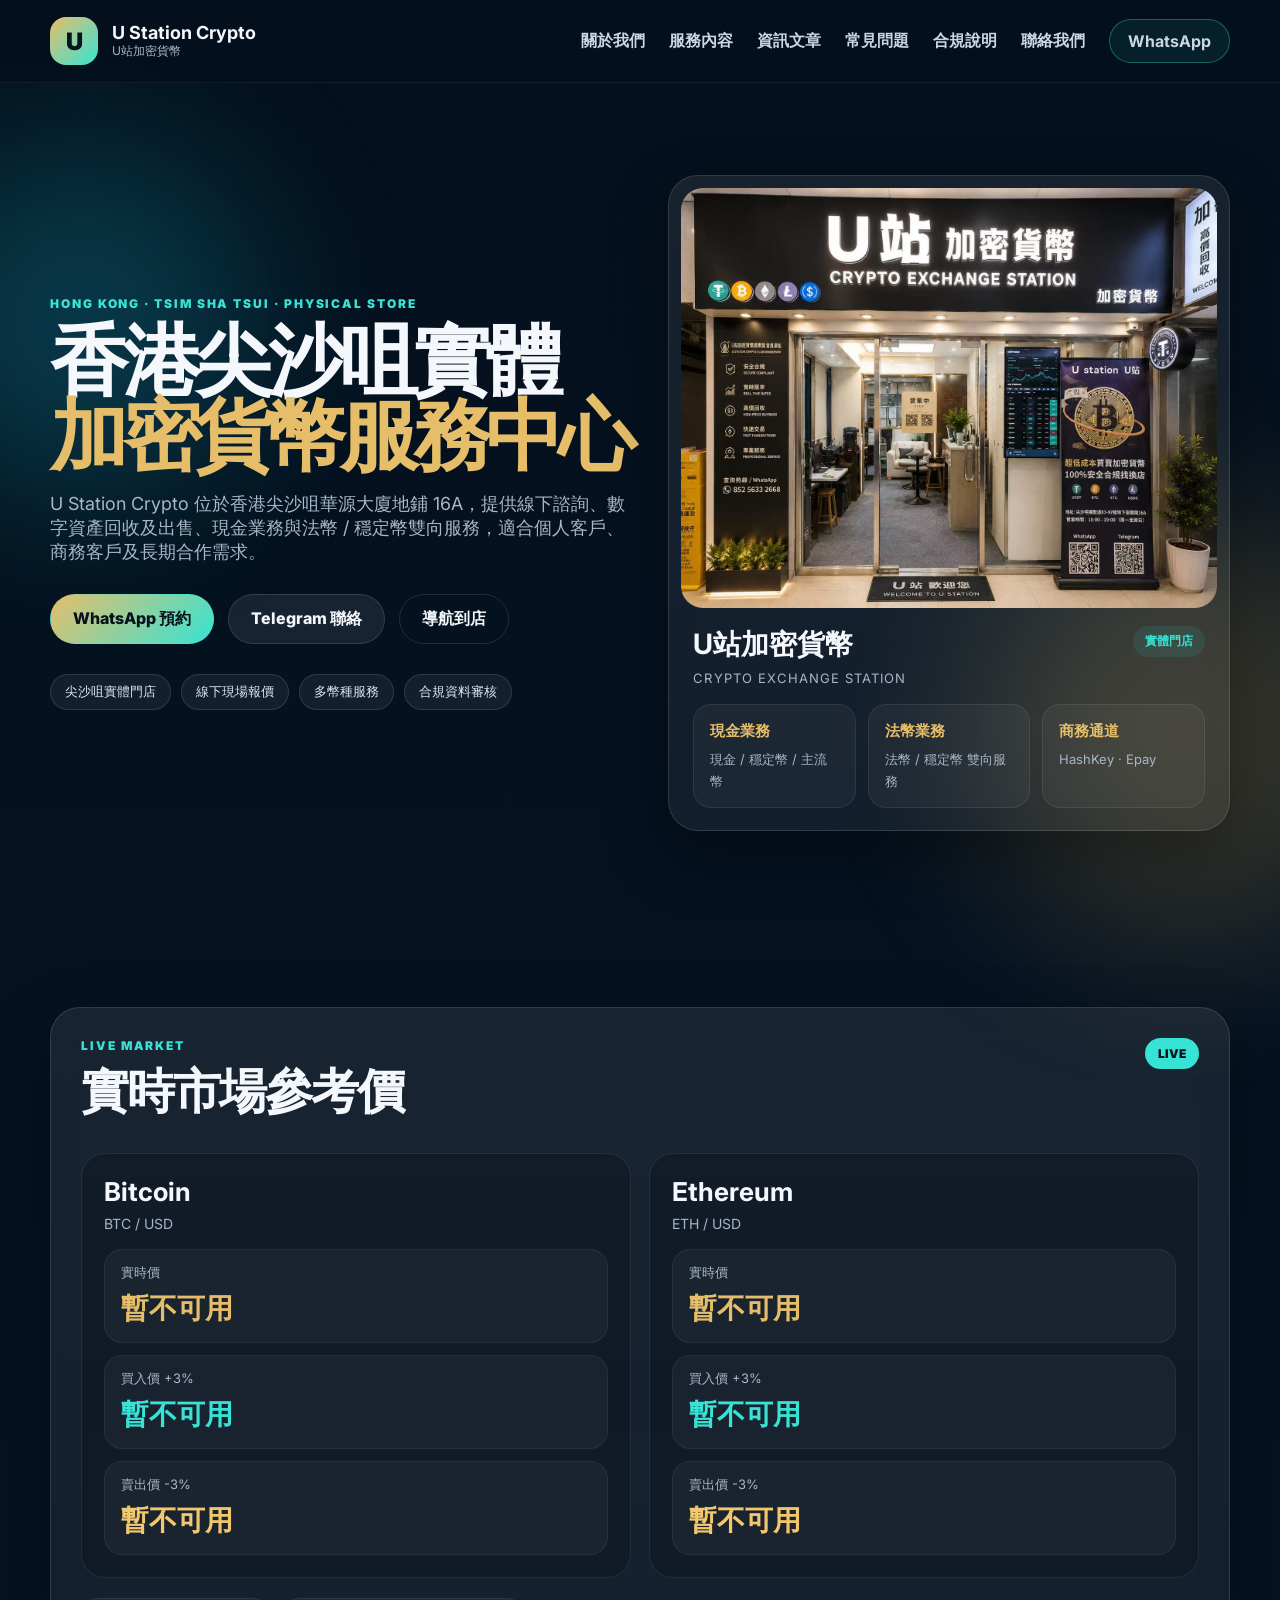
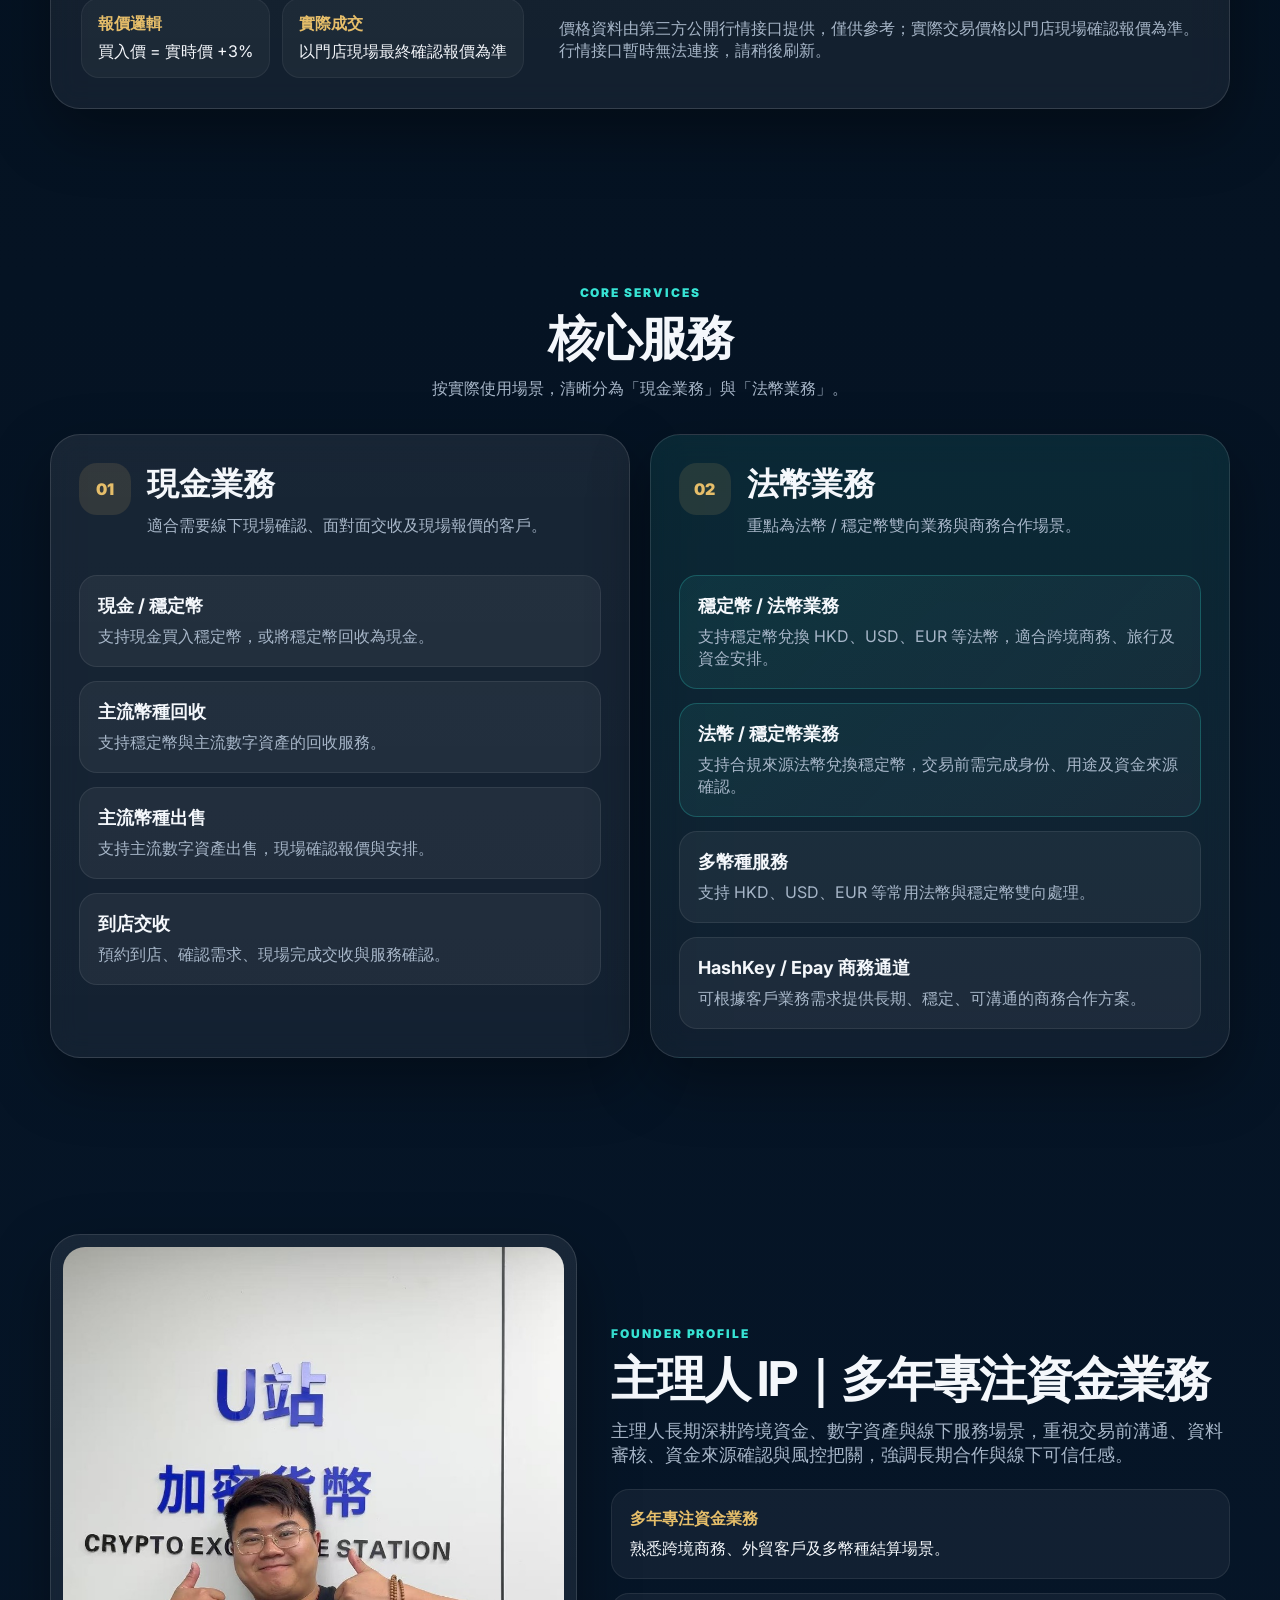
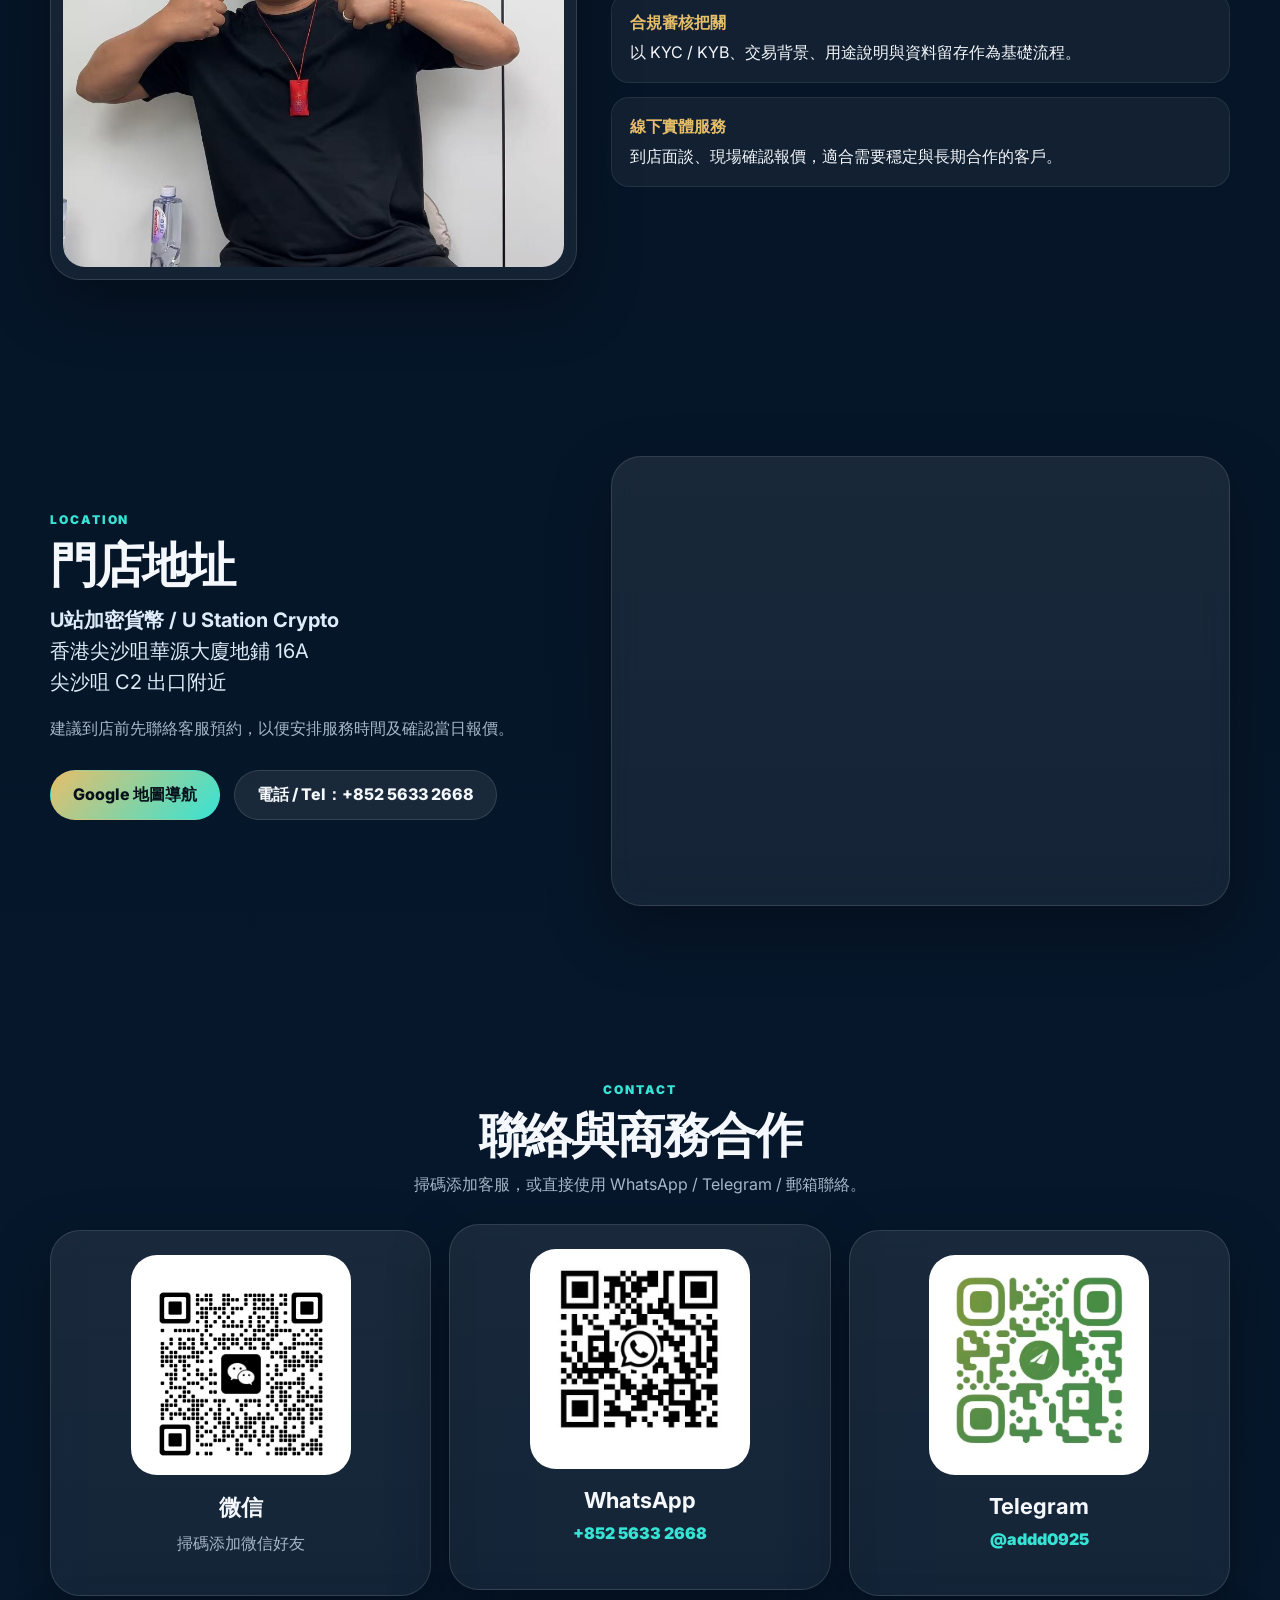
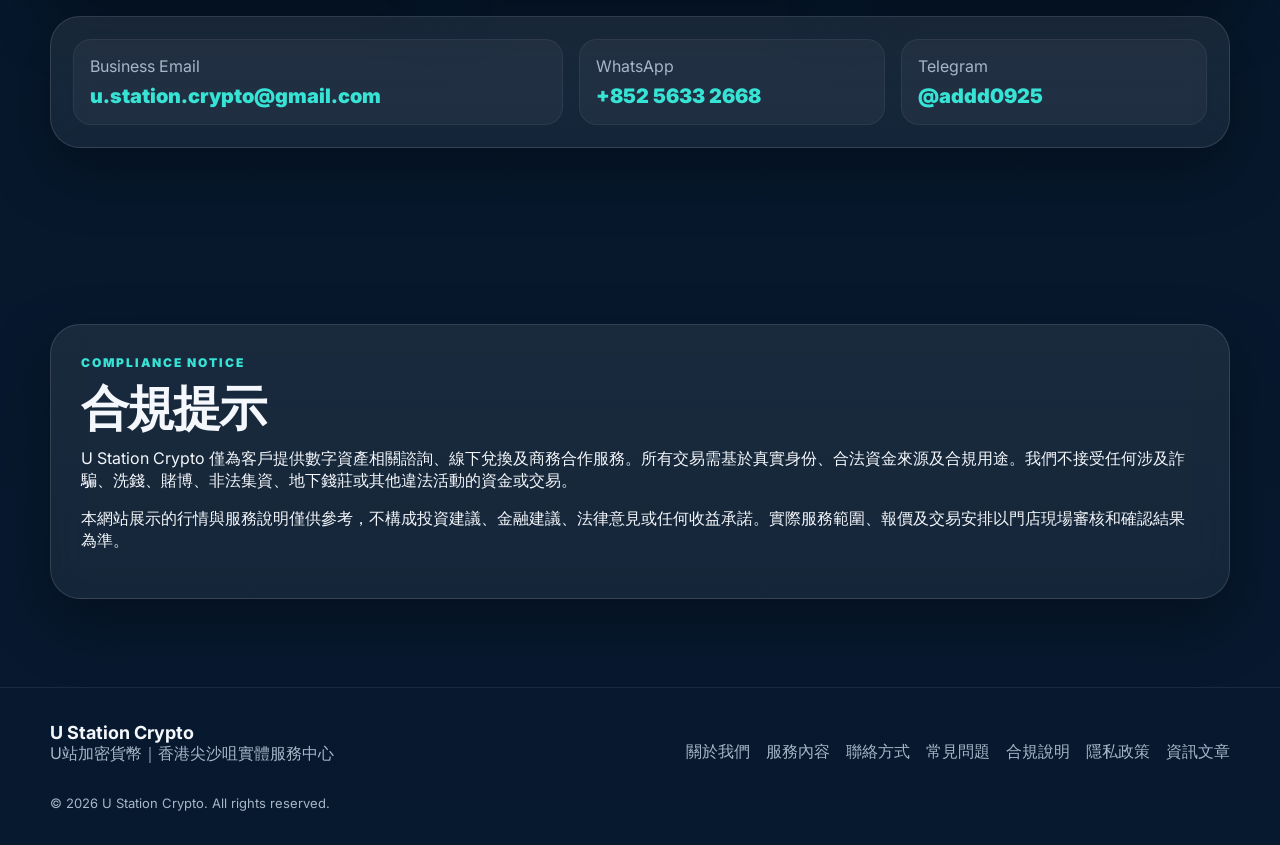
==== commit b82ee78e: "Add files via upload" ====
--- a/index.html
+++ b/index.html
@@ -17,7 +17,7 @@
 
   <header class="site-header">
     <div class="container nav-row">
-      <a class="brand" href="#home">
+      <a class="brand" href="index.html">
         <span class="brand-mark">U</span>
         <span class="brand-text">
           <strong>U Station Crypto</strong>
@@ -28,11 +28,12 @@
       <button class="nav-toggle" aria-label="Open menu" aria-expanded="false">☰</button>
 
       <nav class="main-nav">
-        <a href="#services">服務</a>
-        <a href="#market">行情</a>
-        <a href="#founder">主理人</a>
-        <a href="#location">門店</a>
-        <a href="#contact">聯絡</a>
+        <a href="about.html">關於我們</a>
+        <a href="services.html">服務內容</a>
+        <a href="blog/">資訊文章</a>
+        <a href="faq.html">常見問題</a>
+        <a href="compliance.html">合規說明</a>
+        <a href="contact.html">聯絡我們</a>
         <a class="nav-btn" href="https://wa.me/85256332668" target="_blank" rel="noopener">WhatsApp</a>
       </nav>
     </div>
@@ -268,11 +269,13 @@
         <p>U站加密貨幣｜香港尖沙咀實體服務中心</p>
       </div>
       <div class="footer-links">
-        <a href="#services">服務</a>
-        <a href="#market">行情</a>
-        <a href="#founder">主理人</a>
-        <a href="#location">地址</a>
-        <a href="#contact">聯絡</a>
+        <a href="about.html">關於我們</a>
+        <a href="services.html">服務內容</a>
+        <a href="contact.html">聯絡方式</a>
+        <a href="faq.html">常見問題</a>
+        <a href="compliance.html">合規說明</a>
+        <a href="privacy.html">隱私政策</a>
+        <a href="blog/">資訊文章</a>
       </div>
     </div>
     <div class="container copyright">© <span id="year"></span> U Station Crypto. All rights reserved.</div>
--- a/style.css
+++ b/style.css
@@ -144,3 +144,19 @@
   .qr-box{width:200px;height:200px}
   .footer-row{flex-direction:column;align-items:flex-start}
 }
+
+/* Multi-page additions */
+.page-hero{padding-top:120px;padding-bottom:34px}
+.page-hero-inner{padding:48px;max-width:980px}
+.page-hero h1{font-size:clamp(42px,7vw,72px);margin-bottom:18px}
+.page-lead{font-size:18px;max-width:760px;margin:0}
+.compact-section{padding-top:34px}
+.content-grid{display:grid;gap:20px}.two-col{grid-template-columns:repeat(2,1fr)}
+.content-card{padding:30px}.content-card h2,.prose-card h2,.blog-card h2{font-size:28px;margin:14px 0 16px}.span-2{grid-column:1/-1}
+.info-list{display:grid;gap:14px}.info-list div{padding:17px;border-radius:18px;background:rgba(255,255,255,.04);border:1px solid rgba(255,255,255,.07)}.info-list strong{display:block;color:var(--gold);margin-bottom:7px}
+.steps,.clean-list{margin:16px 0 0;padding-left:22px;color:#dbe7f4}.steps li,.clean-list li{margin:10px 0;line-height:1.7}
+.faq-list{display:grid;gap:14px;max-width:900px}.faq-list details{padding:20px 24px}.faq-list summary{font-size:19px;font-weight:800;cursor:pointer;color:#eaf3fc}.faq-list p{margin:15px 0 0}
+.prose-card{padding:34px;max-width:900px}.prose-card a{color:var(--cyan);font-weight:800}.policy-date{margin-top:28px;font-size:13px}
+.blog-grid{display:grid;grid-template-columns:repeat(3,1fr);gap:20px}.blog-card,.blog-note{padding:26px}.blog-tag{display:inline-block;padding:7px 11px;border-radius:999px;background:rgba(55,227,212,.1);color:var(--cyan);font-size:12px;font-weight:900}.blog-meta{display:block;margin-top:20px;color:var(--muted);font-size:13px}.blog-note{grid-column:1/-1}
+@media (max-width:1024px){.two-col,.blog-grid{grid-template-columns:1fr}.span-2,.blog-note{grid-column:auto}}
+@media (max-width:640px){.page-hero-inner,.content-card,.prose-card{padding:24px}.page-hero{padding-top:98px}}
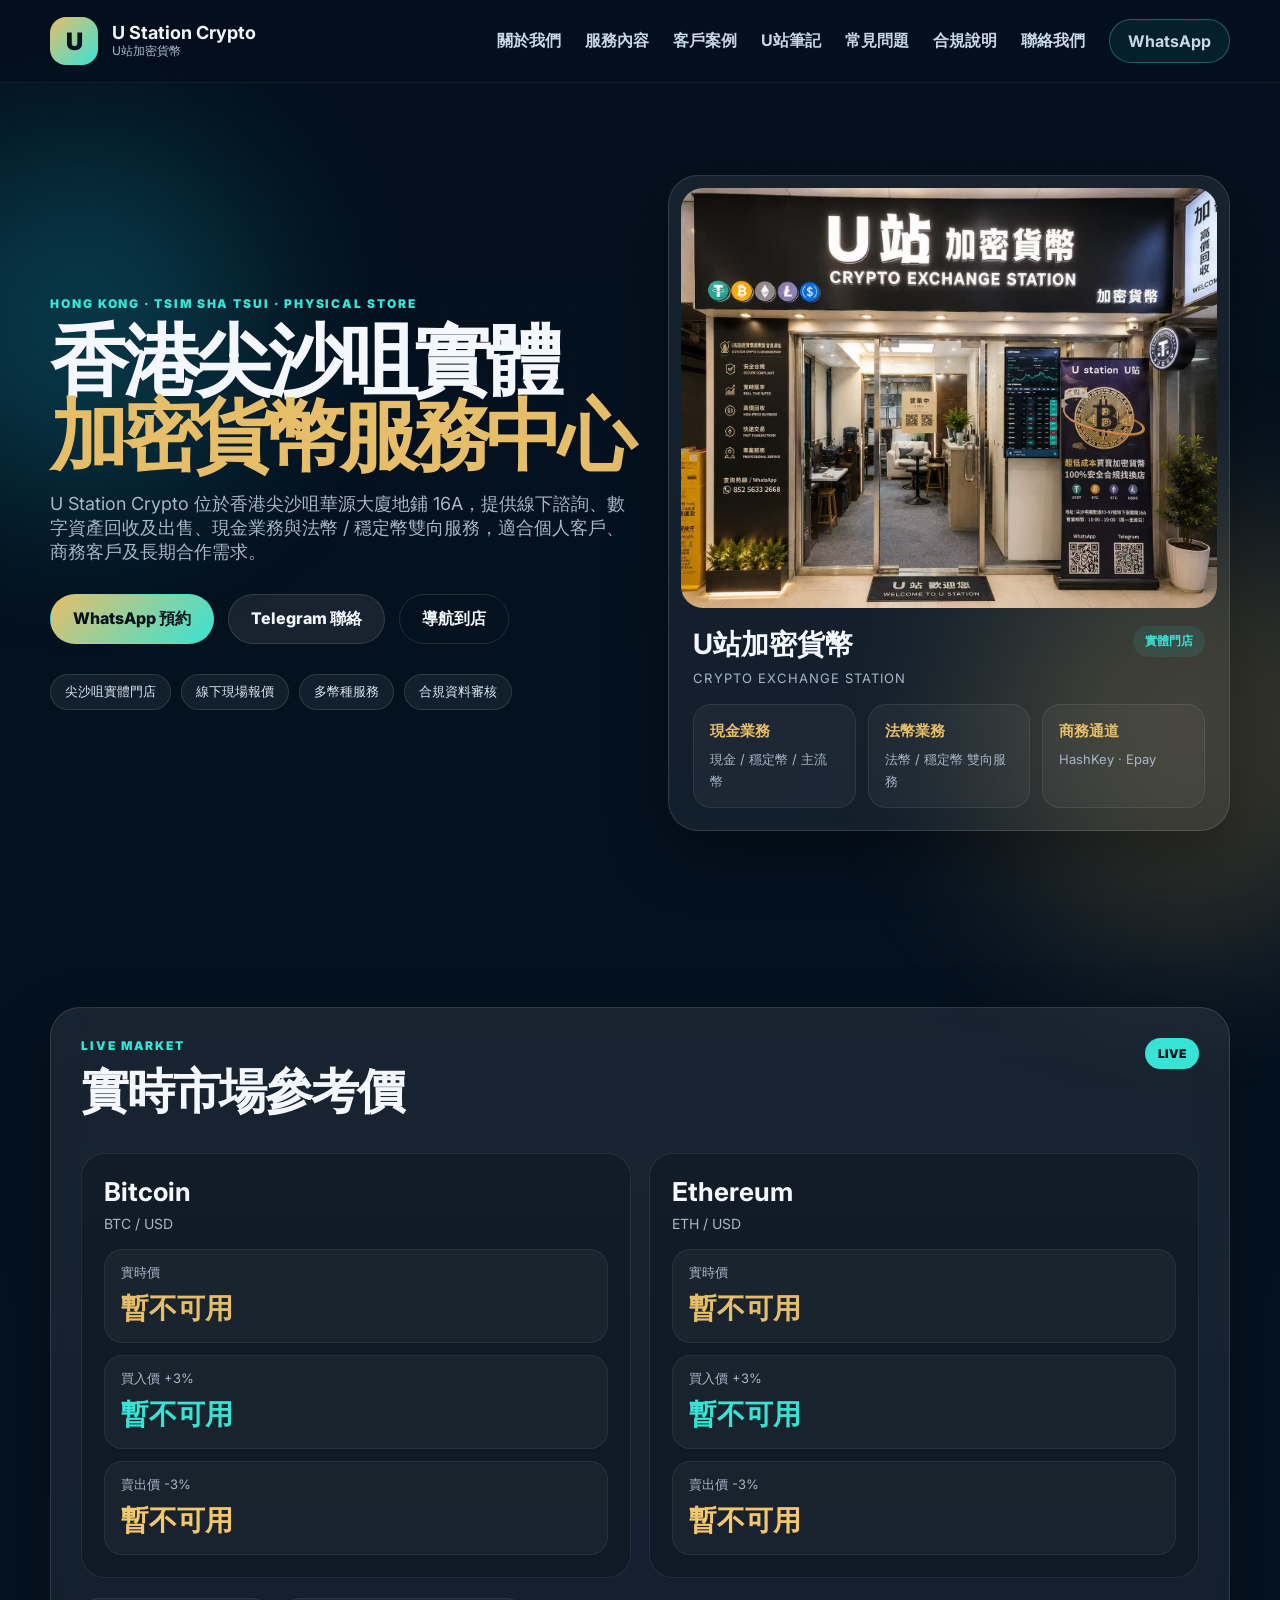
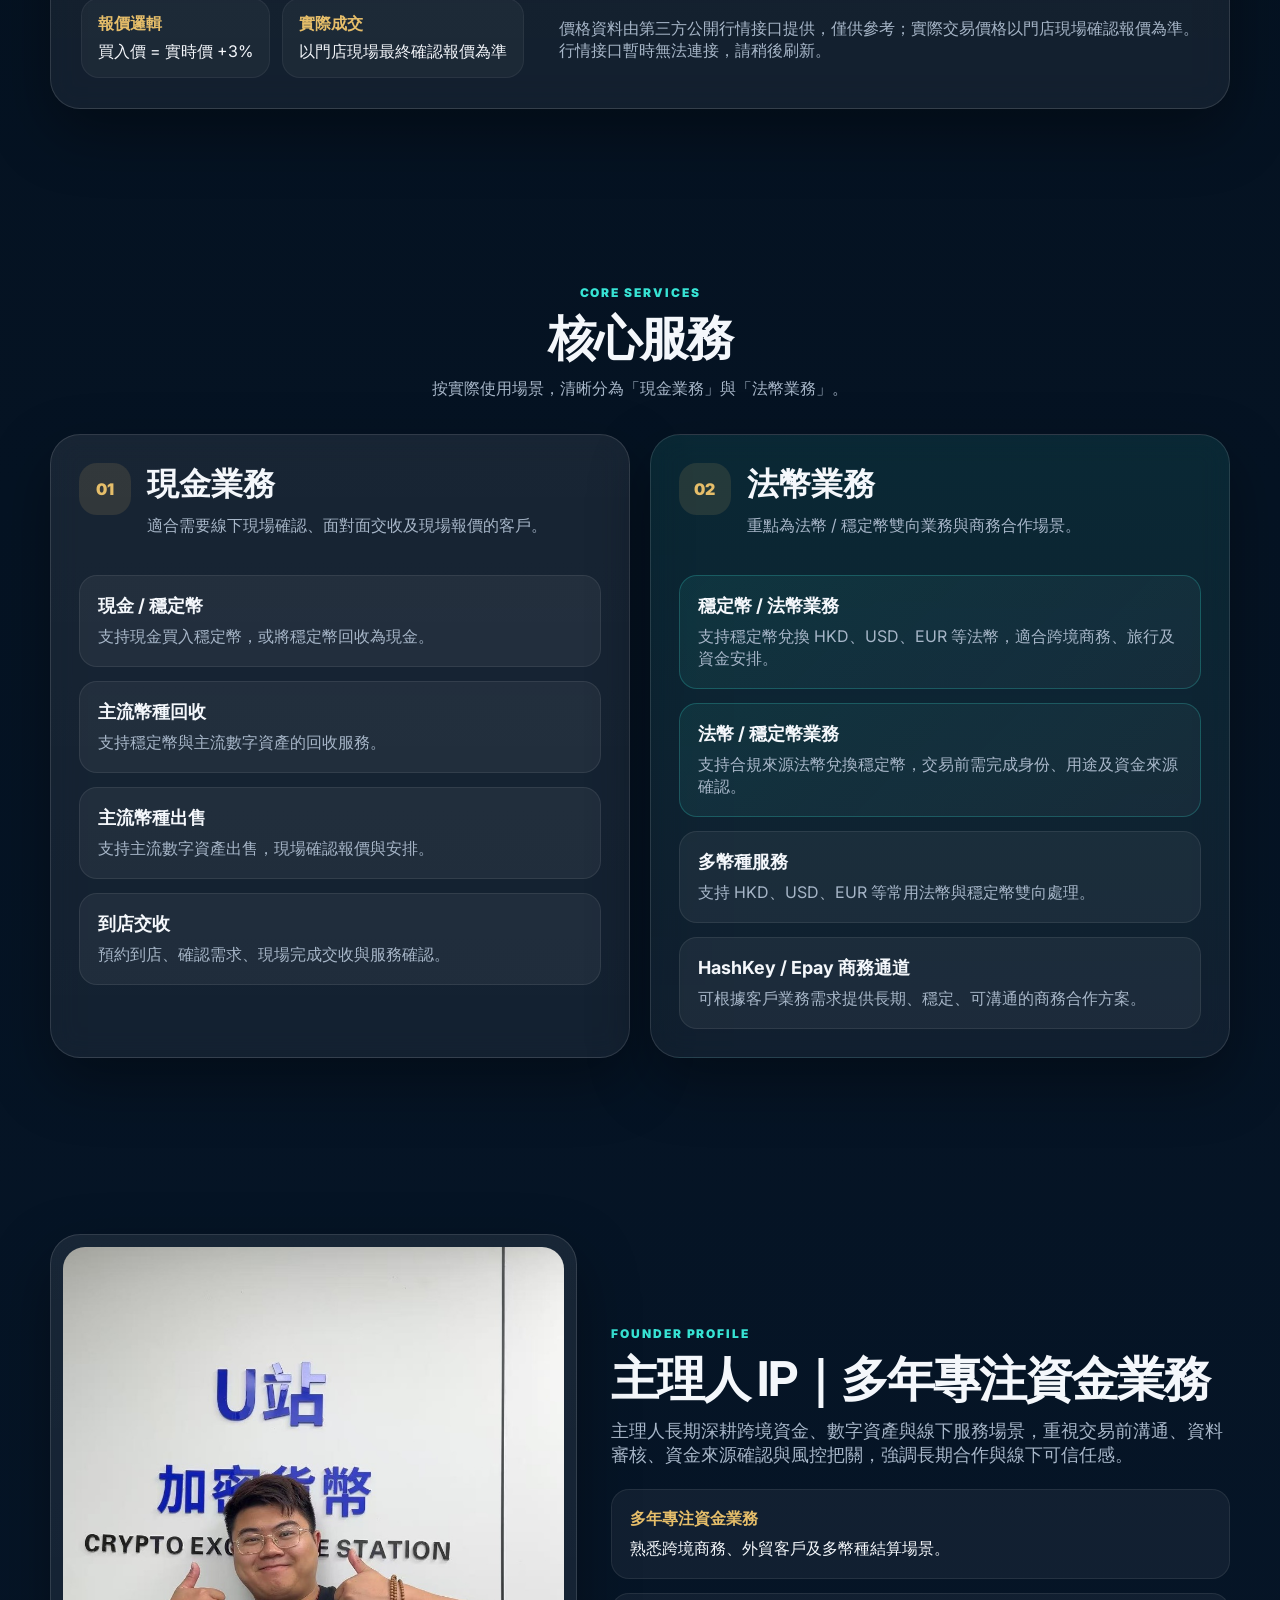
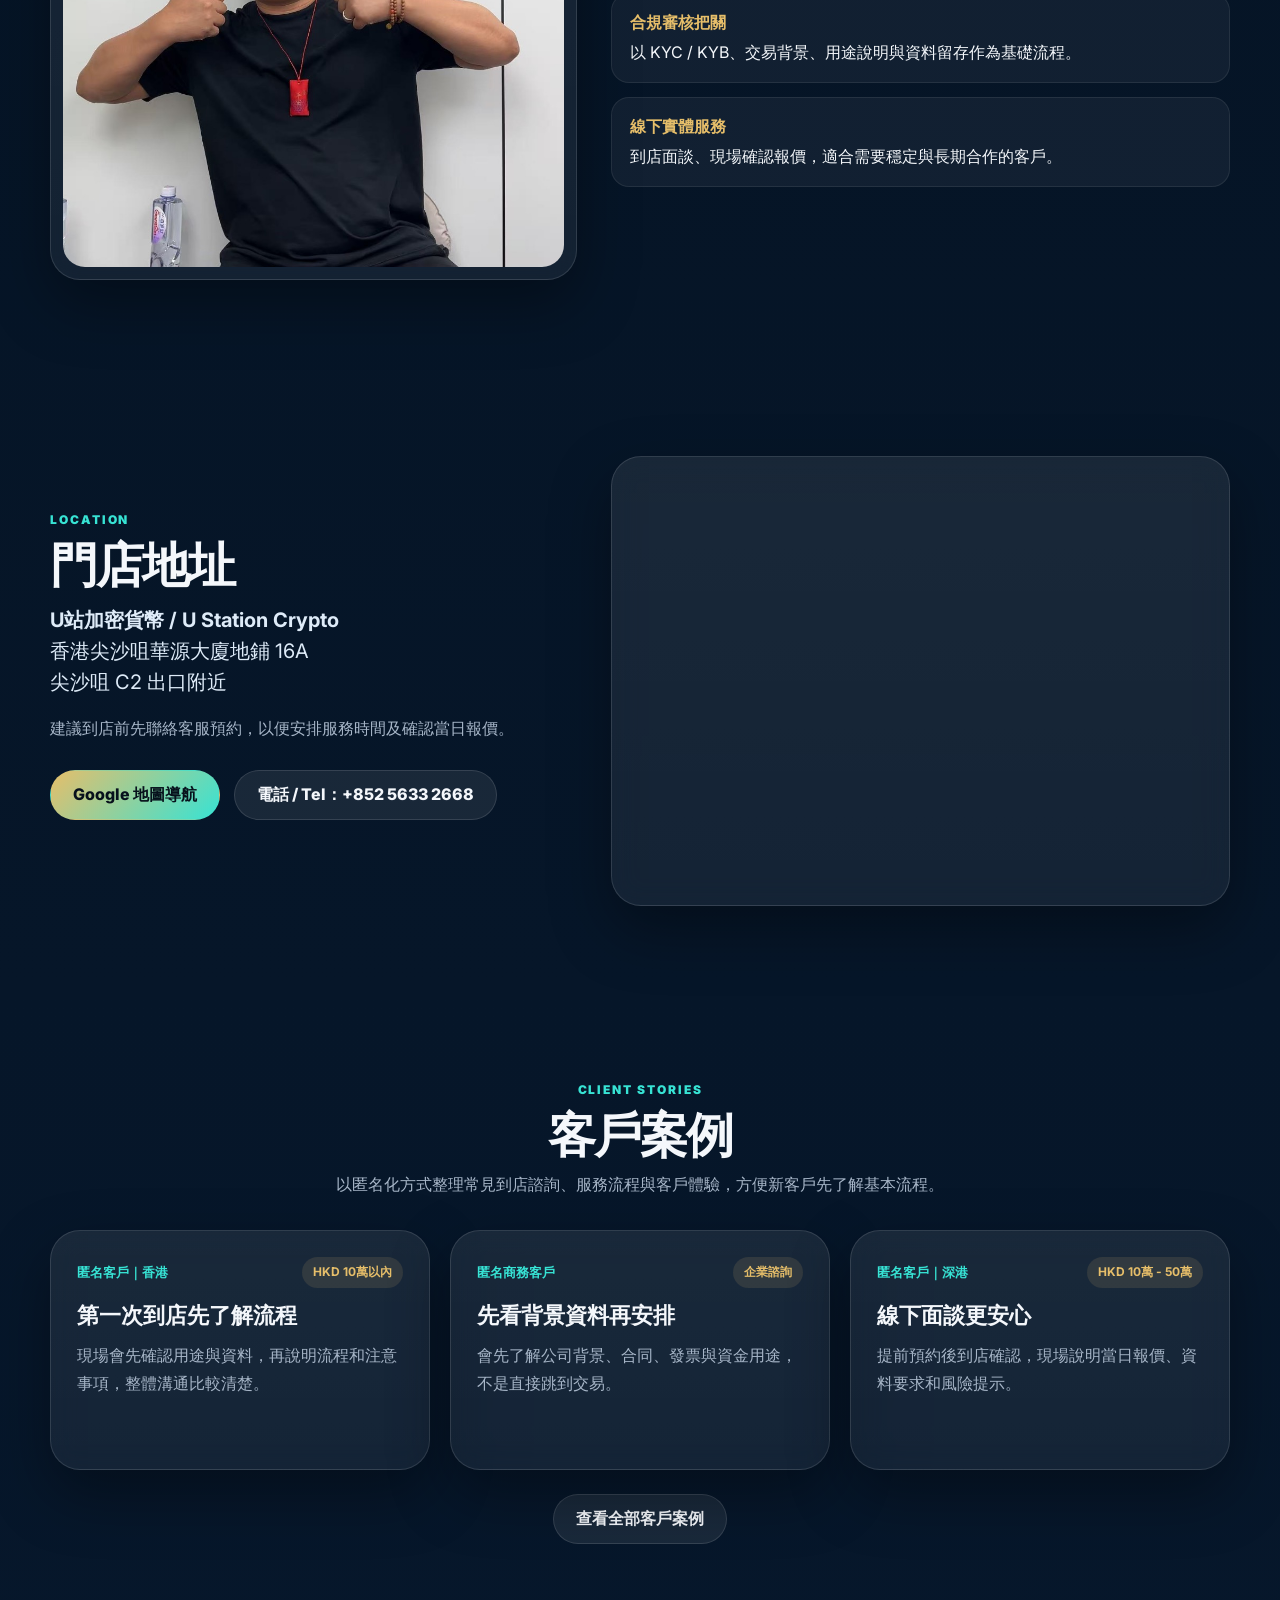
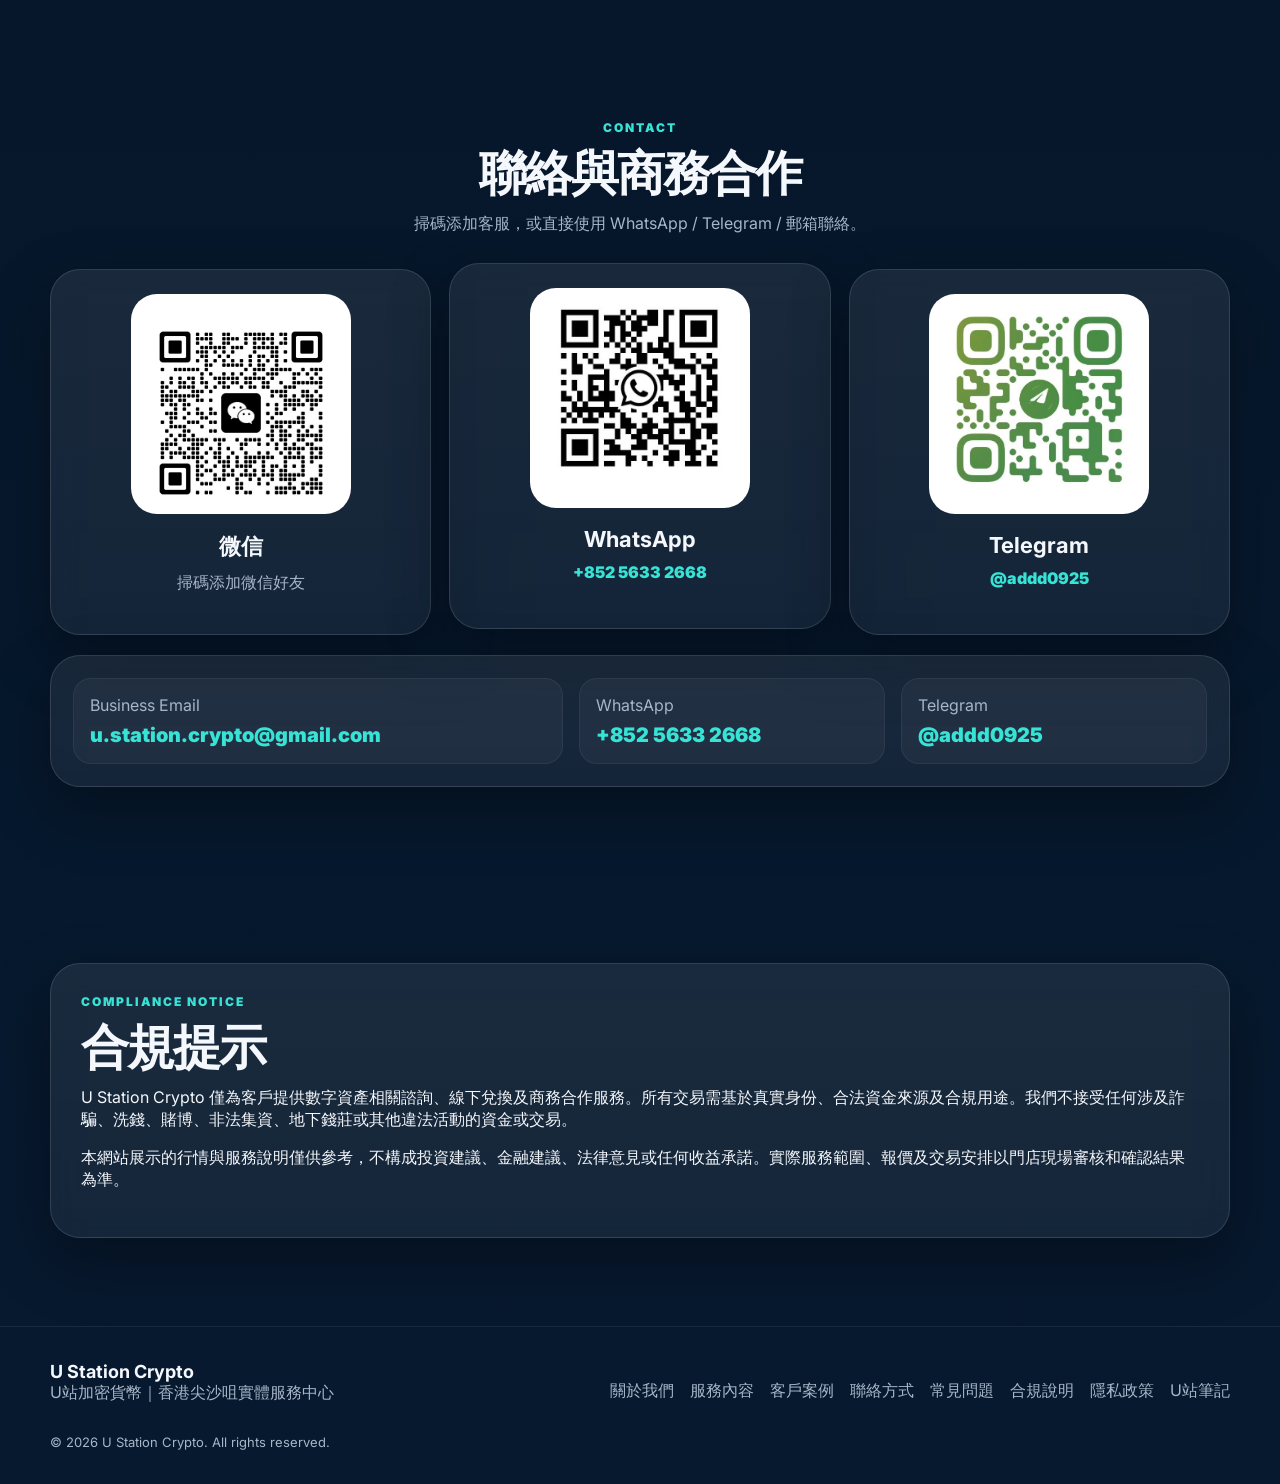
==== commit 531ab975: "Add files via upload" ====
--- a/index.html
+++ b/index.html
@@ -30,7 +30,8 @@
       <nav class="main-nav">
         <a href="about.html">關於我們</a>
         <a href="services.html">服務內容</a>
-        <a href="blog/">資訊文章</a>
+        <a href="testimonials.html">客戶案例</a>
+        <a href="blog/">U站筆記</a>
         <a href="faq.html">常見問題</a>
         <a href="compliance.html">合規說明</a>
         <a href="contact.html">聯絡我們</a>
@@ -209,6 +210,34 @@
       </div>
     </section>
 
+    <section class="section testimonials-section" id="testimonials">
+      <div class="container">
+        <div class="section-head centered">
+          <p class="eyebrow">Client Stories</p>
+          <h2>客戶案例</h2>
+          <p>以匿名化方式整理常見到店諮詢、服務流程與客戶體驗，方便新客戶先了解基本流程。</p>
+        </div>
+        <div class="testimonial-grid preview-grid">
+          <article class="glass-card testimonial-card">
+            <div class="testimonial-top"><span>匿名客戶｜香港</span><strong>HKD 10萬以內</strong></div>
+            <h3>第一次到店先了解流程</h3>
+            <p>現場會先確認用途與資料，再說明流程和注意事項，整體溝通比較清楚。</p>
+          </article>
+          <article class="glass-card testimonial-card">
+            <div class="testimonial-top"><span>匿名商務客戶</span><strong>企業諮詢</strong></div>
+            <h3>先看背景資料再安排</h3>
+            <p>會先了解公司背景、合同、發票與資金用途，不是直接跳到交易。</p>
+          </article>
+          <article class="glass-card testimonial-card">
+            <div class="testimonial-top"><span>匿名客戶｜深港</span><strong>HKD 10萬 - 50萬</strong></div>
+            <h3>線下面談更安心</h3>
+            <p>提前預約後到店確認，現場說明當日報價、資料要求和風險提示。</p>
+          </article>
+        </div>
+        <div class="center-actions"><a class="btn btn-secondary" href="testimonials.html">查看全部客戶案例</a></div>
+      </div>
+    </section>
+
     <section class="section contact-section" id="contact">
       <div class="container">
         <div class="section-head centered">
@@ -271,11 +300,12 @@
       <div class="footer-links">
         <a href="about.html">關於我們</a>
         <a href="services.html">服務內容</a>
+        <a href="testimonials.html">客戶案例</a>
         <a href="contact.html">聯絡方式</a>
         <a href="faq.html">常見問題</a>
         <a href="compliance.html">合規說明</a>
         <a href="privacy.html">隱私政策</a>
-        <a href="blog/">資訊文章</a>
+        <a href="blog/">U站筆記</a>
       </div>
     </div>
     <div class="container copyright">© <span id="year"></span> U Station Crypto. All rights reserved.</div>
--- a/style.css
+++ b/style.css
@@ -160,3 +160,19 @@
 .blog-grid{display:grid;grid-template-columns:repeat(3,1fr);gap:20px}.blog-card,.blog-note{padding:26px}.blog-tag{display:inline-block;padding:7px 11px;border-radius:999px;background:rgba(55,227,212,.1);color:var(--cyan);font-size:12px;font-weight:900}.blog-meta{display:block;margin-top:20px;color:var(--muted);font-size:13px}.blog-note{grid-column:1/-1}
 @media (max-width:1024px){.two-col,.blog-grid{grid-template-columns:1fr}.span-2,.blog-note{grid-column:auto}}
 @media (max-width:640px){.page-hero-inner,.content-card,.prose-card{padding:24px}.page-hero{padding-top:98px}}
+
+
+/* Testimonials / Client Stories */
+.testimonial-grid{display:grid;grid-template-columns:repeat(3,1fr);gap:20px}
+.testimonial-card,.testimonial-note{padding:26px}
+.testimonial-card h2{font-size:26px;line-height:1.18;margin:14px 0 14px}
+.testimonial-card h3{font-size:22px;line-height:1.2;margin:14px 0 12px}
+.testimonial-card p,.testimonial-note p{color:var(--muted);line-height:1.75}
+.testimonial-top{display:flex;justify-content:space-between;gap:12px;align-items:center;flex-wrap:wrap;margin-bottom:12px}
+.testimonial-top span{color:var(--cyan);font-size:13px;font-weight:900}
+.testimonial-top strong{display:inline-flex;align-items:center;padding:7px 11px;border-radius:999px;background:rgba(230,190,106,.12);color:var(--gold);font-size:12px}
+.testimonial-meta{display:flex;justify-content:space-between;gap:12px;flex-wrap:wrap;margin-top:18px;color:var(--muted);font-size:13px;border-top:1px solid rgba(255,255,255,.08);padding-top:14px}
+.testimonial-note{grid-column:1/-1}
+.center-actions{display:flex;justify-content:center;margin-top:24px}
+.preview-grid .testimonial-card{min-height:240px}
+@media (max-width:1024px){.testimonial-grid{grid-template-columns:1fr}.testimonial-note{grid-column:auto}}
